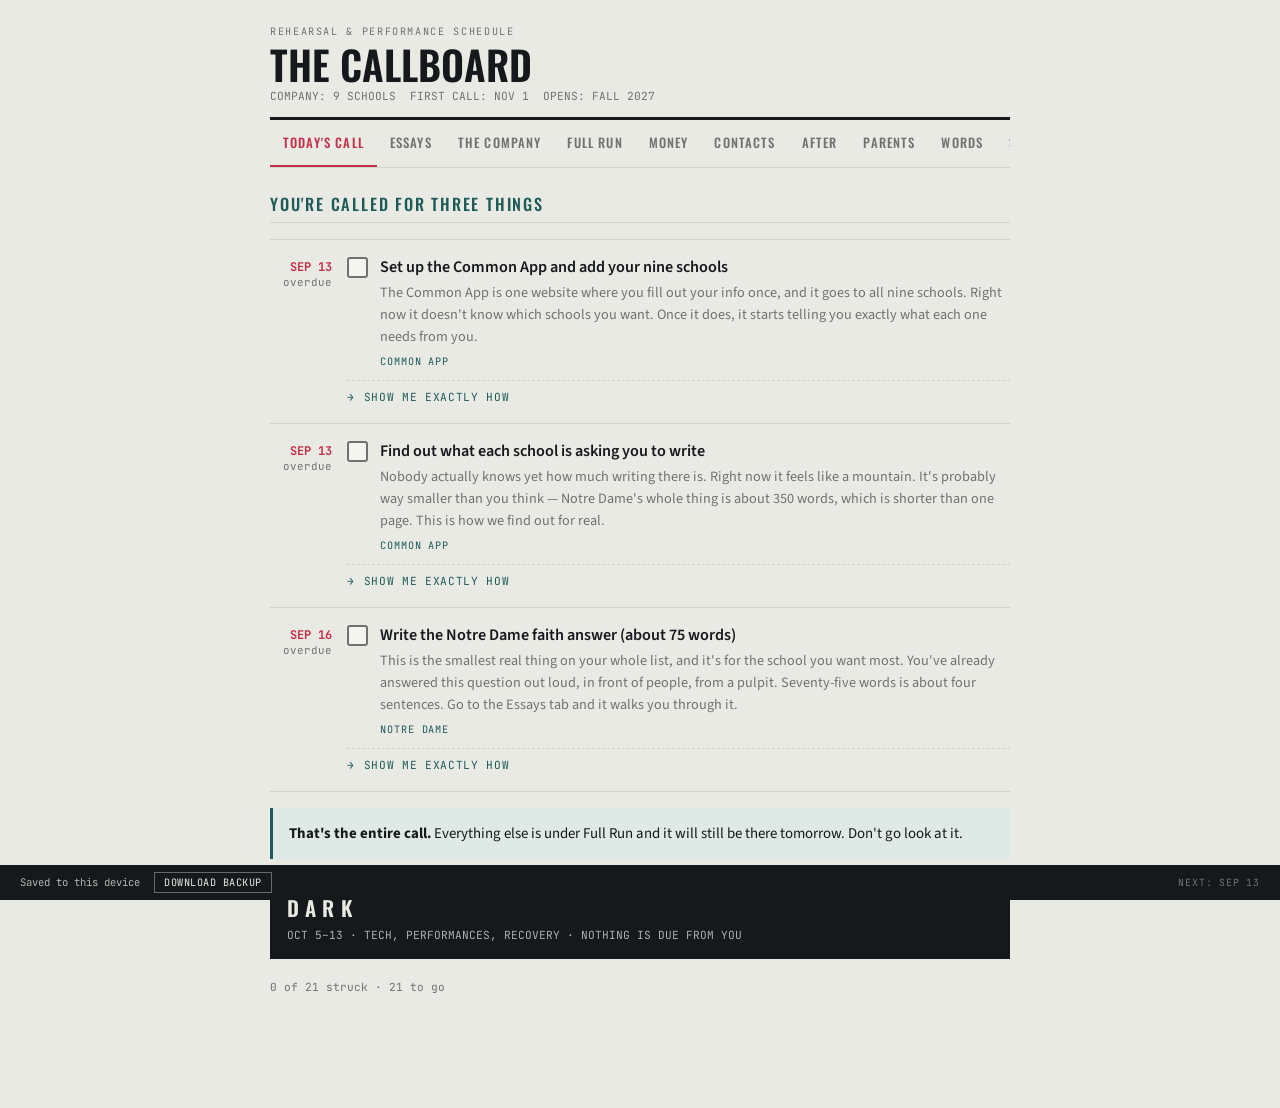
==== index.html @ 67dc8434 "Rewrite for someone who has never applied to college The tasks were written in admissions jargon - p" ====
<!doctype html>
<html lang="en">
<head>
<meta charset="utf-8">
<meta name="viewport" content="width=device-width,initial-scale=1">
<title>The Callboard — College Applications</title>
<meta name="description" content="A guided workbench for nine college applications: today's three tasks, coached essay work, real costs, and everything exportable.">
<link rel="icon" href="data:image/svg+xml,<svg xmlns='http://www.w3.org/2000/svg' viewBox='0 0 100 100'><text y='.9em' font-size='90'>🎭</text></svg>">
<link rel="preconnect" href="https://fonts.gstatic.com" crossorigin>
<link rel="stylesheet" href="https://fonts.googleapis.com/css2?family=Oswald:wght@400;500;600&family=Source+Sans+3:ital,wght@0,400;0,600;1,400&family=JetBrains+Mono:wght@400;700&display=swap">
<style>
:root{
  --paper:#eaeae4; --sheet:#f5f5f0; --ink:#16191c; --dim:#6e7370; --rule:#d2d3cb;
  --rose:#c4304a; --rose-wash:#f3e2e4; --teal:#1e5a57; --teal-wash:#dfe9e6;
  --done:#2d6b4e; --soon:#a8631a;
  --disp:Oswald,"Arial Narrow",sans-serif;
  --body:"Source Sans 3",system-ui,-apple-system,sans-serif;
  --mono:"JetBrains Mono",ui-monospace,Menlo,monospace;
}
@media (prefers-color-scheme:dark){:root:not([data-theme="light"]){
  --paper:#15181a;--sheet:#1e2225;--ink:#eceee8;--dim:#8f948f;--rule:#32383a;
  --rose:#e8788b;--rose-wash:#332226;--teal:#6fb3ab;--teal-wash:#1b2a29;
  --done:#6fb894;--soon:#d69a4e;}}
:root[data-theme="dark"]{
  --paper:#15181a;--sheet:#1e2225;--ink:#eceee8;--dim:#8f948f;--rule:#32383a;
  --rose:#e8788b;--rose-wash:#332226;--teal:#6fb3ab;--teal-wash:#1b2a29;
  --done:#6fb894;--soon:#d69a4e;}
*{box-sizing:border-box}
body{margin:0;background:var(--paper);color:var(--ink);font-family:var(--body);
  font-size:17px;line-height:1.55;-webkit-text-size-adjust:100%}
.sheet{max-width:780px;margin:0 auto;padding-inline:20px;padding-block:0 80px}
.masthead{padding-block:24px 12px;border-bottom:3px solid var(--ink)}
.eyebrow{font-family:var(--mono);font-size:.64rem;letter-spacing:.16em;text-transform:uppercase;color:var(--dim)}
h1{font-family:var(--disp);font-weight:600;font-size:clamp(1.8rem,7vw,2.5rem);margin:.1em 0 .1em;
  line-height:1;text-transform:uppercase;text-wrap:balance}
.run{font-family:var(--mono);font-size:.7rem;color:var(--dim);display:flex;flex-wrap:wrap;gap:3px 14px}
nav{display:flex;overflow-x:auto;border-bottom:1px solid var(--rule);position:sticky;top:0;
  background:var(--paper);z-index:9;scrollbar-width:none}
nav::-webkit-scrollbar{display:none}
nav button{flex:0 0 auto;background:none;border:0;border-bottom:3px solid transparent;
  font-family:var(--disp);font-size:.8rem;font-weight:500;letter-spacing:.09em;text-transform:uppercase;
  color:var(--dim);padding:13px 13px;cursor:pointer;margin-bottom:-1px}
nav button:hover{color:var(--ink)}
nav button[aria-selected="true"]{color:var(--rose);border-bottom-color:var(--rose)}
:focus-visible{outline:2px solid var(--teal);outline-offset:2px}
section{padding-block:24px}
h2{font-family:var(--disp);font-weight:500;font-size:1.02rem;letter-spacing:.11em;text-transform:uppercase;
  margin:32px 0 4px;color:var(--teal)}
h2:first-child{margin-top:0}
.rule{height:1px;background:var(--rule);margin-bottom:16px}
h3{font-family:var(--body);font-weight:600;font-size:1.01rem;margin:0;line-height:1.34}
p{margin:.65em 0}
/* call strips */
.call{display:grid;grid-template-columns:62px 1fr;gap:0 15px;padding:16px 0;
  border-bottom:1px solid var(--rule);align-items:start}
.call:first-of-type{border-top:1px solid var(--rule)}
.slot{font-family:var(--mono);font-size:.68rem;line-height:1.35;text-align:right;padding-top:3px;
  color:var(--dim);font-variant-numeric:tabular-nums}
.slot b{display:block;font-weight:700;font-size:.75rem;color:var(--ink)}
.call.hot .slot b{color:var(--rose)} .call.soon .slot b{color:var(--soon)}
.tick{display:flex;gap:12px;align-items:flex-start;cursor:pointer}
.tick input{appearance:none;width:21px;height:21px;flex:0 0 auto;margin:1px 0 0;border:2px solid var(--dim);
  border-radius:3px;background:var(--sheet);cursor:pointer;position:relative}
.tick input:checked{background:var(--done);border-color:var(--done)}
.tick input:checked::after{content:"";position:absolute;left:6px;top:2px;width:5px;height:10px;
  border:solid #fff;border-width:0 2.5px 2.5px 0;transform:rotate(42deg)}
.call.off h3{text-decoration:line-through;opacity:.42} .call.off .why{display:none}
.why{font-size:.89rem;color:var(--dim);margin-top:5px}
.who{font-family:var(--mono);font-size:.64rem;letter-spacing:.09em;text-transform:uppercase;
  color:var(--teal);margin-top:6px}
.dark-strip{margin:18px 0;padding:15px 17px;background:var(--ink);color:var(--paper)}
.dark-strip .lbl{font-family:var(--disp);font-size:1.3rem;letter-spacing:.3em;text-transform:uppercase;font-weight:600}
.dark-strip .sub{font-family:var(--mono);font-size:.7rem;opacity:.72;margin-top:3px}
.note{background:var(--teal-wash);border-left:3px solid var(--teal);padding:14px 16px;margin:16px 0;font-size:.93rem}
.flag{background:var(--rose-wash);border-left:3px solid var(--rose);padding:14px 16px;margin:16px 0;font-size:.93rem}
.tally{font-family:var(--mono);font-size:.7rem;color:var(--dim);margin-top:20px;font-variant-numeric:tabular-nums}
/* essay picker */
.pick{display:block;width:100%;text-align:left;background:var(--sheet);border:1px solid var(--rule);
  border-left:3px solid var(--rose);padding:15px 17px;margin-bottom:10px;cursor:pointer;font-family:inherit;
  color:var(--ink)}
.pick:hover{border-color:var(--teal);border-left-color:var(--rose)}
.pick .t{font-family:var(--disp);font-size:1.08rem;font-weight:500;letter-spacing:.03em;text-transform:uppercase}
.pick .s{font-family:var(--mono);font-size:.64rem;letter-spacing:.07em;text-transform:uppercase;color:var(--dim);margin-top:3px}
.pick .bar{height:4px;background:var(--rule);margin-top:10px}
.pick .bar i{display:block;height:100%;background:var(--done)}
.pick .pct{font-family:var(--mono);font-size:.64rem;color:var(--dim);margin-top:5px}
/* guided walk */
.steps{display:flex;gap:0;border-bottom:1px solid var(--rule);margin:18px 0 20px}
.steps button{flex:1;background:none;border:0;border-bottom:3px solid transparent;font-family:var(--disp);
  font-size:.72rem;letter-spacing:.08em;text-transform:uppercase;color:var(--dim);padding:10px 4px;
  cursor:pointer;margin-bottom:-1px}
.steps button[aria-selected="true"]{color:var(--rose);border-bottom-color:var(--rose)}
.steps button .n{display:block;font-family:var(--mono);font-size:.6rem;opacity:.7}
.qcard{background:var(--sheet);border:1px solid var(--rule);padding:20px}
.qnum{font-family:var(--mono);font-size:.64rem;letter-spacing:.1em;text-transform:uppercase;color:var(--rose);
  font-weight:700;margin-bottom:8px}
.qtext{font-family:var(--body);font-size:1.14rem;font-weight:600;line-height:1.4;margin:0 0 6px}
.qhint{font-size:.89rem;color:var(--dim);margin:0 0 4px}
.qnav{display:flex;gap:8px;align-items:center;margin-top:14px;flex-wrap:wrap}
.dots{display:flex;gap:5px;margin-left:auto}
.dots i{width:8px;height:8px;border-radius:50%;background:var(--rule);display:block}
.dots i.on{background:var(--rose)} .dots i.filled{background:var(--done)}
textarea{width:100%;font-family:var(--body);font-size:.98rem;padding:12px;border:1px solid var(--rule);
  background:var(--paper);color:var(--ink);resize:vertical;line-height:1.55;min-height:96px}
textarea.draft{min-height:300px}
.count{font-family:var(--mono);font-size:.66rem;color:var(--dim);text-align:right;margin-top:4px;
  font-variant-numeric:tabular-nums}
.count.over{color:var(--rose);font-weight:700}
.material{background:var(--teal-wash);border-left:3px solid var(--teal);padding:14px 16px;margin:14px 0;font-size:.9rem}
.material h4{font-family:var(--mono);font-size:.64rem;letter-spacing:.1em;text-transform:uppercase;
  margin:0 0 8px;color:var(--teal)}
.material dt{font-weight:600;margin-top:9px;font-size:.86rem}
.material dd{margin:2px 0 0;color:var(--dim);white-space:pre-wrap}
.promptbox{background:var(--sheet);border:1px solid var(--rule);padding:15px 17px;margin:12px 0;font-size:.95rem}
.promptbox cite{font-style:normal;display:block;font-family:var(--mono);font-size:.64rem;letter-spacing:.08em;
  text-transform:uppercase;color:var(--dim);margin-top:9px}
ol.shape{padding-left:20px;font-size:.94rem} ol.shape li{margin:.5em 0}
details{border-bottom:1px solid var(--rule);padding:13px 0}
summary{cursor:pointer;font-weight:600;font-size:.97rem;list-style:none;display:flex;gap:9px;align-items:baseline}
summary::-webkit-details-marker{display:none}
summary::before{content:"+";font-family:var(--mono);color:var(--rose);font-weight:700}
details[open] summary::before{content:"\2212"}
.inner{padding:11px 0 4px 20px;font-size:.93rem}
.inner ul{padding-left:19px;margin:.5em 0} .inner li{margin:.32em 0}
.btn{font-family:var(--disp);font-size:.76rem;letter-spacing:.09em;text-transform:uppercase;padding:9px 15px;
  border:1px solid var(--ink);background:transparent;color:var(--ink);cursor:pointer;margin:4px 6px 4px 0;
  display:inline-block;text-decoration:none}
.btn:hover{background:var(--ink);color:var(--paper)}
.btn.go{background:var(--rose);border-color:var(--rose);color:#fff}
.btn.go:hover{background:var(--ink);border-color:var(--ink)}
.btn[disabled]{opacity:.35;cursor:not-allowed}
.tag{font-family:var(--mono);font-size:.62rem;letter-spacing:.08em;text-transform:uppercase;color:var(--dim)}
.unv{color:var(--soon);font-family:var(--mono);font-size:.62rem;letter-spacing:.07em;text-transform:uppercase;font-weight:700}
.chips{display:flex;flex-wrap:wrap;gap:6px;margin-bottom:16px}
.chips button{font-family:var(--mono);font-size:.67rem;padding:5px 11px;border:1px solid var(--rule);
  background:var(--sheet);color:var(--dim);cursor:pointer}
.chips button[aria-pressed="true"]{background:var(--teal);color:var(--paper);border-color:var(--teal)}
.day{font-family:var(--mono);font-size:.67rem;letter-spacing:.11em;text-transform:uppercase;color:var(--rose);
  font-weight:700;margin:24px 0 2px}
.scroll{overflow-x:auto}
table{width:100%;border-collapse:collapse;font-size:.85rem;margin:12px 0;min-width:430px}
th{font-family:var(--mono);font-size:.62rem;letter-spacing:.09em;text-transform:uppercase;color:var(--dim);
  font-weight:400;text-align:left;padding:8px 10px 8px 0;border-bottom:2px solid var(--ink)}
td{padding:9px 10px 9px 0;border-bottom:1px solid var(--rule);vertical-align:top;font-variant-numeric:tabular-nums}
td:first-child{font-weight:600}
.saved{position:fixed;bottom:0;left:0;right:0;background:var(--ink);color:var(--paper);
  font-family:var(--mono);font-size:.66rem;padding:7px 20px;display:flex;gap:14px;flex-wrap:wrap;
  align-items:center;z-index:20}
.saved b{color:var(--paper);font-weight:400;opacity:.75}
.saved .ok{color:#8fd6b0}
.saved button{font-family:var(--mono);font-size:.64rem;letter-spacing:.05em;text-transform:uppercase;
  background:none;border:1px solid rgba(255,255,255,.35);color:var(--paper);padding:3px 9px;cursor:pointer}
.saved button:hover{background:var(--paper);color:var(--ink)}
.printed{display:none;white-space:pre-wrap}
@media (max-width:430px){.call{grid-template-columns:52px 1fr;gap:0 11px}body{font-size:16px}
  .steps button{font-size:.64rem;padding:9px 2px}}
@media (prefers-reduced-motion:reduce){*{transition:none!important;animation:none!important}}
@media print{
  nav,.steps,.saved,.btn,.chips,.qnav,.dots{display:none!important}
  body{background:#fff;color:#000;font-size:10.5pt}
  .sheet{max-width:100%;padding:0}
  section[hidden]{display:block!important}
  section{page-break-before:always;padding-block:12pt}
  section:first-of-type{page-break-before:avoid}
  textarea{display:none} .printed{display:block;border:1px solid #bbb;padding:8pt;font-size:10pt}
  details{border-bottom:1px solid #ccc} details .inner{display:block!important}
  .note,.flag,.material,.promptbox{border:1px solid #bbb;background:#fff}
  .dark-strip{background:#fff;color:#000;border:2px solid #000}
  h2{color:#000} .call{page-break-inside:avoid}
  a[href^="http"]::after{content:" (" attr(href) ")";font-size:8pt;color:#555}
}
/* step-by-step instructions inside a task */
details.how{border:0;border-top:1px dashed var(--rule);margin-top:10px;padding:8px 0 0}
details.how summary{font-family:var(--mono);font-size:.7rem;letter-spacing:.06em;
  text-transform:uppercase;color:var(--teal);font-weight:400}
details.how summary::before{content:"\2192";color:var(--teal)}
details.how[open] summary::before{content:"\2193"}
details.how ol{margin:10px 0 4px;padding-left:22px;font-size:.92rem}
details.how li{margin:.55em 0;line-height:1.5}
/* glossary */
#glossary{margin:0}
.term{padding:13px 0;border-bottom:1px solid var(--rule)}
.term dt{font-family:var(--disp);font-size:.95rem;font-weight:500;letter-spacing:.04em;
  text-transform:uppercase;color:var(--teal)}
.term dd{margin:5px 0 0;font-size:.94rem}

</style>
</head>
<body>
<div class="sheet">

<header class="masthead">
  <div class="eyebrow">Rehearsal &amp; Performance Schedule</div>
  <h1>The Callboard</h1>
  <div class="run"><span>COMPANY: 9 SCHOOLS</span><span>FIRST CALL: NOV 1</span><span>OPENS: FALL 2027</span></div>
</header>

<nav role="tablist" aria-label="Sections">
  <button role="tab" aria-selected="true" data-t="today">Today's Call</button>
  <button role="tab" aria-selected="false" data-t="essays">Essays</button>
  <button role="tab" aria-selected="false" data-t="company">The Company</button>
  <button role="tab" aria-selected="false" data-t="run">Full Run</button>
  <button role="tab" aria-selected="false" data-t="money">Money</button>
  <button role="tab" aria-selected="false" data-t="calls">Contacts</button>
  <button role="tab" aria-selected="false" data-t="after">After</button>
  <button role="tab" aria-selected="false" data-t="parents">Parents</button>
  <button role="tab" aria-selected="false" data-t="words">Words</button>
  <button role="tab" aria-selected="false" data-t="save">Save &amp; Print</button>
</nav>

<main>

<section id="today">
  <h2 id="hdrToday">You're called for three things</h2><div class="rule"></div>
  <div id="board">
    <div class="call hot"><div class="slot"><b>SEP 13</b>30 min</div>
      <label class="tick"><input type="checkbox" data-id="ca1">
      <span><h3>Open the Common App. Check it says Fall 2027. Add all nine schools.</h3>
      <div class="why">Once the schools are in, the app shows you every real deadline and requirement.</div>
      <div class="who">Common App</div></span></label></div>
  </div>
  <div class="note"><strong>That's the entire call.</strong> Everything else is under Full Run and
    it will still be there tomorrow. Don't go look at it.</div>
  <div class="dark-strip"><div class="lbl">Dark</div>
    <div class="sub">OCT 5–13 · TECH, PERFORMANCES, RECOVERY · NOTHING IS DUE FROM YOU</div></div>
  <p class="tally" id="tally">Loading…</p>
</section>

<section id="essays" hidden>
  <div id="essayHome">
    <h2>Essay work</h2><div class="rule"></div>
    <div class="flag"><strong>Here's how this works.</strong> You don't start with a blank page.
      I ask you questions, you answer them badly and quickly, and then I show you that your
      answers already contain the essay. Four steps each: gather, choose, draft, sharpen.<br><br>
      <strong>I don't write any of it.</strong> Several of these schools make you sign that the
      writing is yours — and ghostwritten essays read like everyone else's anyway. Yours won't.</div>
    <div id="essayList"></div>
    <h2>The reuse map</h2><div class="rule"></div>
    <div class="note"><strong>Four of your nine are Catholic and read for the same thing</strong> —
      Notre Dame, Holy Cross, Fordham, DePaul. One core idea, retold four times. Never pasted.<br><br>
      <strong>Separate core:</strong> music identity — Madison, Minnesota, Eau Claire, NYU.<br><br>
      <strong>Never shared:</strong> anything with a school's name in it.</div>
  </div>
  <div id="essayWalk" hidden></div>
</section>

<section id="company" hidden><h2>The company</h2><div class="rule"></div>
  <p class="tag" style="margin-bottom:14px">Confirm anything marked unverified before you rely on it.</p>
  <div id="schoolList"></div></section>

<section id="run" hidden><h2>Full run</h2><div class="rule"></div>
  <div class="chips" id="chips"></div><div id="runList"></div></section>

<section id="money" hidden>
  <h2>What things actually cost</h2><div class="rule"></div>
  <div class="note"><strong>Sticker price is fiction.</strong> The expensive schools can end up
    cheapest — the ones that cost $90K meet 100% of need and the ones that cost $30K don't.
    Don't cross anything off because the top number scared you.</div>
  <div class="scroll"><table id="moneyTable"></table></div>
  <h2>The question that decides everything</h2><div class="rule"></div>
  <div class="flag"><strong>Does Notre Dame's free tuition actually apply?</strong><br><br>
    They cover full tuition under $150,000 — but they require the Noncustodial Parent CSS Profile,
    so <strong>both parents' incomes count together</strong>, not just the one you live with.<br><br>
    Nobody can answer this until both profiles are filed. It's the difference between Notre Dame
    being the cheapest school here and one of the most expensive.
    <strong>Parents' job, not yours.</strong></div>
  <h2>Money deadlines</h2><div class="rule"></div>
  <div class="scroll"><table id="moneyDates"></table></div>
  <p class="tag">FAFSA Notre Dame 001840 · CSS Notre Dame 1841 · CSS Holy Cross 3282</p>
  <h2>Music money — read once</h2><div class="rule"></div>
  <div class="flag"><strong>Nearly every music scholarship requires declaring the music major.</strong>
    Holy Cross Brooks is full tuition, majors only. Madison's waiver, majors only. NYU Steinhardt,
    majors only.<br><br><strong>Still open without majoring:</strong> singing in the ensembles —
    almost everywhere, including Madison's jazz groups and the Holy Cross jazz combo. And
    <strong>Eau Claire</strong>, where jazz is open to every student.<br><br>
    <strong>What that means:</strong> you don't need to chase auditions at eight schools this fall.
    That whole workstream is off your plate.</div>
</section>

<section id="calls" hidden><h2>Who to call</h2><div class="rule"></div>
  <div class="scroll"><table id="contactTable"></table></div>
  <h2>Emails you can steal</h2><div class="rule"></div>
  <details><summary>Asking a music department a question</summary><div class="inner">
    <p><em>Subject: Prescreen timing — prospective first-year, jazz voice</em></p>
    <p>Hi — I'm a senior applying for fall 2027 and I'm interested in jazz voice. Two questions:
      when is the prescreen deadline for next fall's auditions, and are students who aren't music
      majors eligible to audition for scholarships or ensembles? Thank you — [name], [school], [city]</p>
    <p class="tag">Short. Two specific questions. They answer short emails.</p></div></details>
  <details><summary>Requesting an interview</summary><div class="inner">
    <p><em>Subject: Interview request — first-year applicant</em></p>
    <p>Hi — I'm applying as a first-year student for fall 2027 and I'd like to request an interview.
      I'm available [two or three real windows]. Thank you — [name], [school], [city]</p>
    <p class="tag">Send in October. Slots fill.</p></div></details>
  <details><summary>What not to send</summary><div class="inner">
    <p>Don't email to say you submitted. Don't email to say you're still interested with nothing
      else in the message. Don't email weekly. Contact them when you have a real question or real
      news. Anything else reads as anxious, and admissions offices notice.</p></div></details>
</section>

<section id="after" hidden><h2>After Nov 1</h2><div class="rule"></div>
  <div class="note">Submitting is halfway. Most of the money happens after this.
    <strong>Don't read this now.</strong> It's here so it exists in November.</div>
  <details><summary>November</summary><div class="inner"><ul>
    <li>DePaul Early Action — Nov 15</li>
    <li><strong>Notre Dame aid priority — Nov 15.</strong> FAFSA + CSS + IDOC</li>
    <li>Notre Dame arts supplement via SlideRoom — Nov 15</li>
    <li>Alumni interviews open at several schools</li></ul></div></details>
  <details><summary>December — the big month</summary><div class="inner"><ul>
    <li><strong>DePaul School of Music — Dec 1.</strong> Separate application, no early action</li>
    <li>Holy Cross interview — by Dec 5</li>
    <li><strong>Holy Cross net cost known — by Dec 20</strong>, before any binding decision</li>
    <li>Write the Holy Cross supplements</li>
    <li><strong>Notre Dame answers — mid-December</strong></li></ul></div></details>
  <details><summary>The December decision</summary><div class="inner">
    <p><strong>Notre Dame says yes</strong> → Holy Cross ED II is off. Apply Regular there if you
      want two aid offers to compare.</p>
    <p><strong>Notre Dame says no</strong> → Holy Cross ED II is your strongest move, if the cost works.</p>
    <p><strong>Deferred</strong> → the hard one. You're still alive at Notre Dame, but ED II is
      binding: get into Holy Cross and you withdraw from Notre Dame before they ever give you a
      real answer. That's a values question, not a strategy question, and it's yours.</p>
    <p><strong>The one rule:</strong> don't commit to anything binding until you know what it costs.</p></div></details>
  <details><summary>January</summary><div class="inner"><ul>
    <li>Minnesota Regular — Jan 1</li><li>Fordham Regular — Jan 3 <span class="unv">verify</span></li>
    <li>Notre Dame Regular — Jan 4</li><li>NYU Regular — Jan 5</li>
    <li><strong>Holy Cross ED II and Regular — Jan 15</strong></li>
    <li>Mid-year report goes from your school</li></ul></div></details>
  <details><summary>February – May</summary><div class="inner"><ul>
    <li>~Feb — MN–WI reciprocity application opens. Separate. Don't miss it.</li>
    <li>Feb 15 — Holy Cross ED II decision</li><li>Mar–Apr — DePaul music decisions</li>
    <li>March — Notre Dame Regular Decision</li>
    <li>Mar–Apr — admitted student days. Much better than a fall tour.</li>
    <li>April — compare aid offers side by side. Appeal anything out of line.</li>
    <li><strong>May 1 — deposit. Not before.</strong></li></ul></div></details>
</section>

<section id="parents" hidden>
  <h2>For your parents</h2><div class="rule"></div>
  <div class="note"><strong>This page is not for her.</strong> It's the money forms, the
    deadlines that cost real dollars, and the things nobody has confirmed yet. None of it
    belongs on a 17-year-old's to-do list.</div>
  <div id="parentList"></div>

  <h2>Confirm before anyone acts on it</h2><div class="rule"></div>
  <div class="flag">Everything below came from research that could <strong>not</strong> be
    confirmed against the school's own page. Dates and dollar figures in this app are only as
    good as these calls. Tap one to see why it matters and who to ask.</div>
  <div id="verifyList"></div>
</section>

<section id="words" hidden>
  <h2>What these words mean</h2><div class="rule"></div>
  <div class="note">Nobody is born knowing this vocabulary, and everyone in admissions talks
    like you already do. If a word anywhere in here made no sense, it's probably below.</div>
  <dl id="glossary"></dl>
</section>

<section id="save" hidden>
  <h2>Your work is saved automatically</h2><div class="rule"></div>
  <p>Everything you type saves to this browser the moment you type it. Bookmark this page and
    come back any time — it'll all be here.</p>
  <div class="note"><strong>One catch worth knowing.</strong> It saves to <em>this</em> browser on
    <em>this</em> device. It won't follow you to your phone, and clearing your history erases it.
    So once a week, hit <strong>Download backup</strong> and keep the file. Then you can restore it
    anywhere, including a new computer.</div>
  <p><button class="btn go" id="dlBackup">Download backup</button>
     <button class="btn" id="upBackup">Restore from backup</button>
     <input type="file" id="fileIn" accept=".json" hidden></p>

  <h2>Print or export</h2><div class="rule"></div>
  <p><strong>Excel spreadsheet</strong> — every checklist item, school, cost, contact, and all your
    essay writing, on separate tabs. Good for your parents, and good as a second backup.</p>
  <p><button class="btn" id="xlsx">Download Excel file</button></p>
  <p><strong>PDF</strong> — opens your browser's print window. Choose <em>Save as PDF</em> as the
    destination. Your essay drafts print with it.</p>
  <p><button class="btn" id="printAll">Print everything as PDF</button>
     <button class="btn" id="printWeek">Print this week only</button></p>

  <h2>Start over</h2><div class="rule"></div>
  <p class="tag">This erases every answer and draft on this device. Download a backup first.</p>
  <p><button class="btn" id="wipe">Erase everything</button></p>
</section>

</main>
</div>

<div class="saved"><b id="saveState">Saved to this device</b>
  <button id="quickSave">Download backup</button>
  <span class="tag" style="margin-left:auto" id="nextUp"></span></div>

<script>
/* Single source of truth. The screen, the Excel export and the PDF all read from here. */

const TASKS = [
  {id:'ca1', s:'Common App', t:"Set up the Common App and add your nine schools", d:'2026-09-13', p:1, m:'30 min',
   w:"The Common App is one website where you fill out your info once, and it goes to all nine schools. Right now it doesn't know which schools you want. Once it does, it starts telling you exactly what each one needs from you.",
   how:["Go to commonapp.org and sign in. (If you've never made an account, click Create Account — you're a First Year Student.)",
        "Look at the top of the screen. Check that it says <b>2026–2027</b> or <b>Fall 2027</b> somewhere. If it says 2025 or 2026, you're in the wrong year — that matters, tell your dad.",
        "Click the tab called <b>College Search</b>.",
        "Type a school name in the search box. Click the <b>+</b> or <b>Add</b> button next to it.",
        "Do that nine times, once per school: Notre Dame, UW–Madison, Fordham, University of Minnesota Twin Cities, DePaul, College of the Holy Cross, NYU, UW–Eau Claire, Winona State.",
        "Click <b>My Colleges</b> at the top. All nine should be listed down the left side. That's it, you're done."]},

  {id:'ca2', s:'Common App', t:"Find out what each school is asking you to write", d:'2026-09-13', p:1, m:'20 min',
   w:"Nobody actually knows yet how much writing there is. Right now it feels like a mountain. It's probably way smaller than you think — Notre Dame's whole thing is about 350 words, which is shorter than one page. This is how we find out for real.",
   how:["First, finish the task above. This won't work until the nine schools are added.",
        "In the Common App, click <b>My Colleges</b> at the top.",
        "Click the first school's name in the left-hand list.",
        "Underneath that school you'll see some links: Questions, Recommenders, <b>Writing</b>. Click <b>Writing</b>.",
        "This page shows the questions that school wants you to answer, and how many words you're allowed. Some schools have none. Some have three. Both are normal.",
        "Open a note on your phone or a Google Doc. For each question, copy the question word-for-word, and write down the word number next to it. Like: <i>“How does faith influence the decisions you make?” — 100 words</i>",
        "Go back to My Colleges and do the same for the next school. It gets fast after the first two.",
        "Send the note to your dad when you're done. Then this app can show you what to actually do with each one."]},

  {id:'nd1', s:'Notre Dame', t:'Write the Notre Dame faith answer (about 75 words)', d:'2026-09-16', p:1, m:'75 words',
   w:"This is the smallest real thing on your whole list, and it's for the school you want most. You've already answered this question out loud, in front of people, from a pulpit. Seventy-five words is about four sentences. Go to the Essays tab and it walks you through it.",
   how:["Click the <b>Essays</b> tab at the top of this page.",
        "Click the first one, <b>The faith answer</b>.",
        "It asks you six small questions. Answer them fast and badly — they're just notes, nobody reads them.",
        "Then it shows you your own answers and tells you which one is the essay.",
        "Then you write about four sentences. That's the whole thing."]},

  {id:'rec1', s:'Common App', t:'Ask your counselor and two teachers to write you a recommendation letter', d:'2026-09-18', p:1, m:'15 min',
   w:"A recommendation letter is a note a teacher writes about you that goes to the colleges. You don't see it and you don't write it — they do. But they need weeks, and they're writing them for a lot of seniors right now. Asking late is the single most common way an application misses its deadline.",
   how:["Ask them in person first. Just: <i>“Would you be willing to write me a college recommendation letter?”</i> Two teachers who actually know you beat two teachers with impressive titles.",
        "Then in the Common App, click <b>My Colleges</b>, pick any school, and click <b>Recommenders and FERPA</b>.",
        "There's a FERPA question first. It asks if you waive your right to read the letters. <b>Say yes, you waive it.</b> Colleges trust letters more when the student can't read them. This is normal and everyone does it.",
        "Add your school counselor's email, then each teacher's email. The Common App emails them a link.",
        "Check back in a week. If someone hasn't started, remind them nicely."]},

  {id:'mus1', s:'UW–Madison', t:'Send one short email to the UW–Madison music school', d:'2026-09-18', p:1, m:'10 min',
   w:"Last year, singers who wanted to audition there had to send a recording by October 31 — which is BEFORE the application is even due. If that's true again this year, it changes your whole October. Nobody knows yet. One email finds out.",
   how:["Email <b>admissions@music.wisc.edu</b>",
        "Subject line: <i>Prescreen timing — prospective first-year, jazz voice</i>",
        "Body: <i>Hi — I'm a senior applying for fall 2027 and I'm interested in jazz voice. Two questions: when is the recording deadline for next fall's auditions, and can students who aren't music majors audition for scholarships or ensembles? Thank you — [your name], [your school], [your city]</i>",
        "That's it. Short emails get answered. Long ones don't.",
        "“Prescreen” just means a recording you send in first, so they can decide whether to invite you to a real audition."]},

  {id:'act1', s:'Common App', t:'Fill in the Activities list (10 boxes, short)', d:'2026-09-20', p:2, m:'90 min',
   w:"This is where you list what you actually do — NHS, softball, musicals, preaching team. Most people rush it. It's one of the few places colleges see who you are outside of grades, and each box only fits about one sentence, so every word counts.",
   how:["In the Common App, click the <b>Common App</b> tab, then <b>Activities</b>.",
        "You get 10 slots. You do NOT have to fill all 10. Real ones beat filler.",
        "Each description box is 150 characters — that's about one sentence. Brutally short on purpose.",
        "Put the most important thing first. NHS president, the musicals, preaching team, softball, the Madison summer program.",
        "Say what you DID, with a number if you can. “Led 40-member chapter” beats “was involved in leadership.”",
        "Get your dad for this one. Squeezing real things into one sentence is genuinely hard and goes faster with someone else in the room."]},

  {id:'hon1', s:'Common App', t:'Fill in the Honors list (awards you won)', d:'2026-09-20', p:2, m:'30 min',
   w:"You have two that most applicants don't have anywhere: your Jerry Award nomination, and placing third in the world at the Great Shake. Those are outside people saying you're good — which counts for more than anything you say about yourself.",
   how:["In the Common App: <b>Common App</b> tab → <b>Education</b> → scroll to <b>Honors</b>.",
        "Answer yes when it asks if you have any honors to report.",
        "Add the <b>Jerry Award nomination</b> — Outstanding Supporting Performer. Say what year and that it's a regional award.",
        "Add <b>third place, The Great Shake</b> — and say it's international, because that's the part that's rare.",
        "Add National Honor Society if it isn't already in Activities."]},

  {id:'tri1', s:'Essays', t:'Go through your four old essay drafts and sort them', d:'2026-09-20', p:2, m:'60 min',
   w:"You already wrote four things. One of them might be most of an essay already. Finding that out saves you about two weeks — and if they're all dead, it's better to know now than in October.",
   how:["Open all four. Read each one once, fast.",
        "Write one word at the top of each: <b>ALIVE</b>, <b>DEAD</b>, or <b>WRONG SHAPE</b>.",
        "<b>ALIVE</b> = there's something real in here, even if the writing is bad. Bad writing is fixable.",
        "<b>DEAD</b> = the topic itself isn't going anywhere. Let it go.",
        "<b>WRONG SHAPE</b> = good material, but you told the wrong story around it. Worth rescuing.",
        "Be honest, not loyal. You're allowed to kill something you spent hours on."]},

  {id:'ps1', s:'Essays', t:'Personal statement — get it good enough to build on', d:'2026-09-30', p:1, m:'650 words',
   w:"This is the one essay that goes to all nine schools, so it's the most valuable thing you'll write. It does NOT have to be finished by this date. It has to be good enough that you can start the smaller ones. Everything else on this calendar waits on it.",
   how:["Click the <b>Essays</b> tab, then <b>The Common App personal statement</b>.",
        "It asks you eight questions. Answer them badly and fast.",
        "Then it shows you which of your answers is actually the essay.",
        "Don't start here if you haven't done the Notre Dame faith answer. Do the small one first so you're moving."]},

  {id:'nd2', s:'Notre Dame', t:'Write the Notre Dame “non-negotiables” essay (150 words)', d:'2026-10-02', p:2, m:'150 words',
   w:"They're asking what a college absolutely must have for you. 150 words is about one short paragraph. The Essays tab walks you through it.", how:[]},

  {id:'nd3', s:'Notre Dame', t:'Write your second Notre Dame short answer (about 80 words)', d:'2026-10-02', p:2, m:'100 words',
   w:"Notre Dame gives you four questions and you pick two. The faith one is your first. This is picking your second. One option is just “What would you fight for?” — almost nobody answers that one well, which is exactly why it's a good one for you.", how:[]},

  {id:'hc1', s:'Holy Cross', t:'Email Holy Cross and ask for an interview', d:'2026-10-02', p:2, m:'10 min',
   w:"An interview is a 30-minute conversation with someone from the college, usually on video. It's not a test. Holy Cross actually uses them when deciding, and the slots fill up. Asking takes ten minutes now; the interview itself isn't until December.",
   how:["Email <b>admissions@holycross.edu</b>",
        "Subject: <i>Interview request — first-year applicant</i>",
        "Body: <i>Hi — I'm applying as a first-year student for fall 2027 and I'd like to request an interview. I'm available [name two or three real times you're free]. Thank you — [your name], [your school], [your city]</i>",
        "That's the whole task. You're just getting on the list."]},

  {id:'fa1', s:'Money', t:'PARENTS: file the FAFSA and CSS Profile', d:'2026-10-05', p:1, m:'parents',
   w:"This is not your job. It's two financial forms your parents fill out that decide how much each college charges you. Notre Dame needs BOTH parents to file — that's the thing that decides whether their free-tuition program applies. Leave this one to them.",
   how:["Nothing for you to do here. It's on the list so you can see it's handled.",
        "If you're curious: FAFSA is the government form, CSS Profile is a separate one that private colleges use. Both open October 1."]},

  {id:'ck1', s:'Notre Dame', t:'Check in: is the Notre Dame application actually good yet?', d:'2026-10-15', p:1, m:'decide',
   w:"Applying early to Notre Dame means they read your application in November instead of March. You only get read once. If your writing isn't strong yet on this date, it's smarter to slow down and apply in January instead. This is a real decision point, not a formality.",
   how:["Read everything you've written for Notre Dame out loud.",
        "Ask your dad to read it too.",
        "If it's good: keep going, submit October 27.",
        "If it's not: that's fine. You switch to the January deadline and get six more weeks. Nobody loses anything."]},

  {id:'wi1', s:'UW–Madison', t:'Write the “Why Madison” essay', d:'2026-10-16', p:2, m:'',
   w:"You spent a whole summer on that campus for singing. Almost nobody applying there can say that. Use the actual thing you remember — a room, a walk, a person — not stuff off their website.", how:[]},

  {id:'mn1', s:'Minnesota', t:'Write the Minnesota essays — if they even want any', d:'2026-10-16', p:2, m:'300 words',
   w:"Minnesota's own website says essays aren't required, but other places say there are two short ones. When you do the Common App task above, you'll find out which is true. Might be zero work.", how:[]},

  {id:'fd1', s:'Fordham', t:'Write the Fordham essay — it says optional, do it anyway', d:'2026-10-18', p:2, m:'300 words',
   w:"“Optional” means optional for THEM, not for you. When a college gives you an extra place to talk and you skip it, that's a choice they notice. It's 300 words — about a page and a half of texting.", how:[]},

  {id:'sub1', s:'Minnesota', t:'SUBMIT Minnesota', d:'2026-10-20', p:1, m:'send it',
   w:"First one out the door. Easiest one. Take the win — the rest get easier once one is actually gone.",
   how:["In the Common App, go to the school, click <b>Review and Submit</b>.",
        "Read it over once. Pay the fee (or use a fee waiver if your counselor gave you one).",
        "Hit submit. Then go do something else — you're done with that one forever."]},

  {id:'sub2', s:'UW–Madison', t:'SUBMIT UW–Madison', d:'2026-10-22', p:1, m:'send it', w:"Second one gone.", how:[]},
  {id:'sub3', s:'Fordham', t:'SUBMIT Fordham', d:'2026-10-27', p:1, m:'send it', w:"", how:[]},
  {id:'sub4', s:'Notre Dame', t:'SUBMIT Notre Dame', d:'2026-10-27', p:1, m:'send it',
   w:"Five days before the deadline, on purpose. Everybody submits on the last day, the website gets slow, and that's how the horror stories happen. Not you.", how:[]}
];

const SCHOOLS = [
  {n:'Notre Dame', plan:'Restrictive Early Action', due:'Nov 1', url:'https://admissions.nd.edu/apply/', b:[
    'Decision mid-December. Non-binding — you still have until May 1.',
    'REA carries priority for merit scholarships.',
    'Test-optional this cycle. With a 31, seriously consider not sending it — it sits below their range.',
    'Whole supplement is about 350 words. Smaller than it feels.',
    'Free tuition under $150K — both parents’ incomes combined.',
    'Arts supplement through SlideRoom, due Nov 15.']},
  {n:'UW–Madison', plan:'Early Action', due:'Nov 1', url:'https://admissions.wisc.edu/apply-as-a-freshman/', b:[
    'Supporting materials due Nov 10.',
    'Jazz ensembles open to any student, any major, by audition.',
    'Jazz Studies major exists if you want it.',
    'Demonstrated interest: not considered. A campus visit does not register.',
    'Bucky’s Tuition Promise caps at $65K AGI — does not apply.']},
  {n:'Fordham', plan:'Early Action', due:'Nov 1', url:'https://www.fordham.edu/undergraduate-admission/apply/dates-and-deadlines/', b:[
    '"Priority Performance" is theatre and dance only — not music.',
    'Fordham theatre is a separate track with its own prescreen. Decide now, not in November.',
    'Supplement optional, 300 words, 1 of 3.',
    'Expensive and not especially generous with aid.']},
  {n:'Minnesota', plan:'Early Action I', due:'Nov 1', url:'https://admissions.tc.umn.edu/', b:[
    'Nov 1 is also the scholarship priority deadline and gates competitive majors.',
    'Wisconsin reciprocity applies — about $38,226 total.',
    'Reciprocity needs its own separate application, opening around Feb 2027.',
    'Demonstrated interest: not considered.']},
  {n:'DePaul', plan:'Early Action', due:'Nov 15', url:'https://www.depaul.edu/admission/undergraduate-admission/deadlines', b:[
    'Decision by Dec 15.',
    'WARNING: the School of Music has its own Dec 1 deadline with no early action.',
    'Jazz Studies requires a prescreen from everyone, then a live audition — register by Jan 15.',
    'Music decisions not released until March–April.']},
  {n:'College of the Holy Cross', plan:'Early Decision II', due:'Jan 15', url:'https://www.holycross.edu/admissions-aid/how-to-apply', b:[
    'ED II is binding. Admitted means you go.',
    'Interviews highly recommended and actually used. Request in October, interview by Dec 5.',
    'Meets 100% of need. Full tuition grant at $100K or less.',
    'Brooks music scholarship is full tuition — music majors only.',
    'Jazz combo and private voice lessons open to non-majors.']},
  {n:'NYU', plan:'Regular Decision', due:'Jan 5', url:'https://www.nyu.edu/admissions/undergraduate-admissions.html', b:[
    'Most expensive here at ~$101,000, and historically does not meet full need.',
    'Steinhardt for jazz voice, Tisch for musical theatre — separate applications and reviews.',
    'Steinhardt jazz talent awards are automatic, but require applying to the major.',
    'Demonstrated interest: considered.',
    'Honest read: a reach with a bad payout structure. Do not over-invest.']},
  {n:'UW–Eau Claire', plan:'Regular', due:'Feb 1', url:'https://www.uwec.edu/admissions/', b:[
    'Cheapest on the list — $19,933 billed.',
    '"All Blugolds are welcome to audition" — jazz is open to every student.',
    'No jazz degree; jazz is co-curricular. You sing without majoring.',
    'Possibly the best value here for what you actually want.']},
  {n:'Winona State', plan:'Undecided', due:'TBD', url:'https://www.winona.edu/admissions/', b:[
    'Still an open decision — in or out?',
    'Wisconsin students get the resident rate through reciprocity.',
    'Costs unverified.']}
];

const MONEY = [
  {n:'Notre Dame', sticker:'~$91,986', rule:'Under $150K = free tuition. Under $60K = tuition, fees, housing, food.', need:'100%, no loans'},
  {n:'College of the Holy Cross', sticker:'$91,740', rule:'$100K or less + reasonable assets = full tuition', need:'100%'},
  {n:'NYU', sticker:'$100,998', rule:'None', need:'No'},
  {n:'Fordham', sticker:'~$85,000', rule:'None', need:'Not confirmed'},
  {n:'Minnesota', sticker:'$38,226', rule:'Wisconsin reciprocity rate', need:'No'},
  {n:'UW–Madison', sticker:'~$30,644 (2025–26)', rule:"Bucky's Promise = $65K AGI. Does not apply.", need:'No'},
  {n:'UW–Eau Claire', sticker:'$19,933', rule:'WI Promise = $55K AGI. Does not apply.', need:'No'},
  {n:'DePaul', sticker:'UNVERIFIED', rule:'None found', need:'No'},
  {n:'Winona State', sticker:'~$20,146 (prior cycle)', rule:'Reciprocity', need:'No'}
];

const MONEY_DATES = [
  {d:'Oct 1, 2026', w:'FAFSA and CSS Profile both open'},
  {d:'Nov 15, 2026', w:'Notre Dame aid priority — FAFSA + CSS + IDOC. Miss this and you lose money.'},
  {d:'Jan 15, 2027', w:'Notre Dame Regular Decision aid priority'},
  {d:'~Feb 2027', w:'MN–WI reciprocity application opens. Separate from admission. Easy to miss.'}
];

const CONTACTS = [
  {w:'Notre Dame', c:'admissions@nd.edu · 574-631-7505', f:'Arts supplement'},
  {w:'UW–Madison Music', c:'admissions@music.wisc.edu', f:'Jazz voice prescreen date — this week'},
  {w:'Holy Cross', c:'admissions@holycross.edu · 508-793-2443', f:'Interview — ask in October'},
  {w:'Holy Cross aid', c:'financialaid@holycross.edu · 508-793-2265', f:'Net cost before December'},
  {w:'DePaul Music', c:'musicadmissions@depaul.edu · 773-325-7444', f:'Dec 1 music deadline'},
  {w:'NYU Tisch', c:'tisch.drama.ug@nyu.edu', f:'Artistic review'}
];

/* Essay slots. `key` matches the textarea id used for saving. */
const PROMPTS = [
  {key:'faith', school:'Notre Dame', lim:100, req:'Required (pick 2 of 4)',
   text:'How does faith influence the decisions you make?'},
  {key:'nonneg', school:'Notre Dame', lim:150, req:'Required',
   text:"Everyone has different priorities when considering their higher education options and building their college or university list. Tell us about your 'non-negotiable' factor(s) when searching for your future college home."},
  {key:'sa2', school:'Notre Dame', lim:100, req:'Required (pick 2 of 4)',
   text:'Choose one — 2. What is distinctive about your personal experiences and development…?  3. …How do you foster service to others in your community?  4. What would you fight for?'},
  {key:'ps', school:'All nine (Common App)', lim:650, req:'Required',
   text:'Common App personal statement. Good enough to build on by Sept 30.'},
  {key:'ford', school:'Fordham', lim:300, req:'Optional — do it anyway',
   text:'Choose 1 of 3. VERIFY current text in the Common App.'},
  {key:'wisc', school:'UW–Madison', lim:650, req:'Required',
   text:'Why Madison. VERIFY current text in the Common App.'},
  {key:'umn', school:'Minnesota', lim:300, req:'Conflict — check Common App',
   text:"Minnesota's own checklist says essays are not required for admission. Other sources list two 150-word prompts."}
];


/* Parent-owned work. Deliberately kept off her board - she should not be
   carrying the money forms or the verification calls. */
const PARENT = [
  {due:'Right now', t:'Confirm which FAFSA year your ex actually filed',
   w:"The 2027-28 FAFSA does not open until around October 1, 2026. If a form was already filed, it was almost certainly for a prior year or another child. Believing this is done when it is not is one of the most expensive misunderstandings in the whole process."},
  {due:'Right now', t:"Get Dominican's school profile from her counselor",
   w:"It lists how many AP and honors courses the school offers, and how the counselor rates her course load. Colleges judge rigor against what was available to her, not against a national average. It changes the honest read on Notre Dame."},
  {due:'Oct 1', t:'FAFSA opens - file it',
   w:"Government form. Determines federal aid. The parent who provides the majority of support files it, which here is her mother."},
  {due:'Oct 1', t:'CSS Profile opens - BOTH parents file',
   w:"Separate from FAFSA, used by private colleges. Notre Dame requires the Noncustodial Parent Profile, meaning your income is counted alongside her mother's. This single fact decides whether Notre Dame's under-$150K free-tuition program applies to you. Nobody can answer it until both are filed."},
  {due:'October', t:'Application fees, or fee waivers',
   w:"Roughly $50-$85 per school, so $450-$750 across nine. Her counselor can issue fee waivers if you qualify - worth asking before you pay nine times."},
  {due:'Nov 15', t:'Notre Dame financial aid priority deadline',
   w:"FAFSA + CSS Profile + IDOC documents, all in by this date. This is a money deadline, not an admissions one, and missing it costs real dollars even if she gets in."},
  {due:'Nov 15', t:'Notre Dame arts supplement, if she submits one',
   w:"Goes through SlideRoom inside the Common App. A recording of her singing. Optional, but for a performer applying to a reach school it is the cheapest way to be memorable."},
  {due:'Dec 5', t:'Holy Cross interview happens',
   w:"She requests it in October; the interview itself lands here. Holy Cross actually weighs interviews in the decision."},
  {due:'Dec 20', t:'Run the Holy Cross net price calculator - HARD DEPENDENCY',
   w:"Early Decision II binds her in January, but the aid package does not arrive until February. Without this number she would be committing blind. Do not let the December decision happen without it."},
  {due:'Mid-Dec', t:'Notre Dame answers - then the December decision',
   w:"Admitted, denied, or deferred. Each one points somewhere different, and the deferred branch is genuinely hard. It is written out in docs/december-decision-tree.md so nobody has to invent it over winter break."},
  {due:'Jan 15', t:'Holy Cross Early Decision II - binding',
   w:"If she applies ED II and gets in, she goes, and every other application is withdrawn. Only pull this trigger if the December 20 number worked."},
  {due:'~Feb 2027', t:'Minnesota-Wisconsin tuition reciprocity application',
   w:"A completely separate application from admission, filed through the Universities of Wisconsin portal. It is what drops Minnesota from out-of-state pricing to about $38,000 total. Easy to miss because nothing in the college application reminds you."},
  {due:'April', t:'Compare aid offers side by side, and appeal',
   w:"Financial aid offers are negotiable more often than families realize. A better offer from a peer school is legitimate leverage."},
  {due:'May 1', t:'Deposit - not before',
   w:"She has until May 1 everywhere. There is no advantage to deciding in March."}
];

/* Everything below came from research that could not be confirmed against a
   primary source. Confirm before anyone acts on it. */
const VERIFY = [
  {t:'UW-Madison jazz voice prescreen deadline for 2026-27', c:'admissions@music.wisc.edu',
   w:"Last cycle it was October 31 - BEFORE the application deadline. If that repeats, October changes shape. This is the most time-critical unknown."},
  {t:'Holy Cross Regular Decision deadline', c:'admissions@holycross.edu / 508-793-2443',
   w:"Sources disagree: Jan 15 or Feb 15. Her own sheet said Jan 15, which matches the Early Decision II date, so she may have written down the wrong one."},
  {t:'Fordham Regular Decision deadline (listed as Jan 3)', c:'fordham.edu',
   w:"Secondary source only."},
  {t:'DePaul cost of attendance', c:'depaul.edu financial aid',
   w:"Never confirmed for 2026-27."},
  {t:'Winona State costs - and whether it is on the list at all', c:'winona.edu',
   w:"Still an open roster decision, and the costs are from a prior year."},
  {t:'Notre Dame "Glimpse" video - does it exist this cycle?', c:'admissions@nd.edu / 574-631-7505',
   w:"I flagged this early as an opportunity. Deeper research could not confirm it as a general option - Notre Dame lists InitialView only for English proficiency. Treat my earlier enthusiasm as unconfirmed."},
  {t:'Does merit money stack on top of need-based aid, or replace it?', c:'each financial aid office',
   w:"At schools that meet full need, a scholarship often reduces their grant by the same amount, netting zero. Decides whether chasing awards is worth her time."},
  {t:'Which schools require the Noncustodial Parent CSS Profile', c:'each financial aid office',
   w:"Confirmed for Notre Dame and NYU. Unconfirmed for Fordham, Holy Cross, DePaul. Public universities generally do not require it, which is an advantage in your situation."}
];


/* Plain-language definitions. Written for someone who has never applied
   to a college and should not have to pretend otherwise. */
const GLOSSARY = [
 {t:'Common App', d:"One website where you fill out your information once and it gets sent to all nine schools. Short for Common Application. Almost every college uses it."},
 {t:'Prompt', d:"Just a fancy word for the question a college asks you to answer in writing. When someone says \'the Notre Dame prompt,\' they mean \'the question Notre Dame asks.\'"},
 {t:'Supplement, or supplemental essay', d:"An extra piece of writing that only one school wants. Separate from the big personal statement that goes to everybody. Usually short."},
 {t:'Personal statement', d:"The one main essay, up to 650 words, that goes to all nine schools. The biggest single piece of writing you do."},
 {t:'Word limit', d:"The most words you are allowed. Going over is not allowed - the box literally stops you. For scale: 150 words is one short paragraph, 650 words is about a page and a half."},
 {t:'Recommender', d:"A teacher or counselor who writes a letter about you that goes to the colleges. You never see it. You ask them; they write it."},
 {t:'FERPA waiver', d:"A checkbox asking if you give up your right to read your recommendation letters. Say yes. Colleges trust the letters more when students cannot read them, and everyone says yes."},
 {t:'Transcript', d:"The official list of every class you took and the grade you got. Your school sends it; you do not."},
 {t:'Early Action (EA)', d:"You apply by November 1 instead of January, and hear back in December instead of March. NOT binding - you can still say no and go somewhere else."},
 {t:'Restrictive Early Action (REA)', d:"What Notre Dame uses. Same as Early Action, except while you are applying early to them you cannot apply Early DECISION anywhere else. You can still apply Early Action elsewhere."},
 {t:'Early Decision (ED)', d:"Binding. If they say yes, you have promised to go, and you withdraw every other application. Better odds, but you are locked in. Never do this before you know what it costs."},
 {t:'Early Decision II (ED II)', d:"The same binding promise, but with a January deadline instead of November. Useful because you already know your other answers by then."},
 {t:'Regular Decision (RD)', d:"The normal deadline, usually January. You hear back in March."},
 {t:'Deferred', d:"Not a no. They did not decide yet, so they moved you into the regular pile and will look again in the spring."},
 {t:'Waitlisted', d:"Also not a no. You are in line in case people they admitted choose other schools."},
 {t:'Test-optional', d:"You decide whether to send your ACT score. If your score is below what they usually admit, sending it can actually hurt you, so sometimes the right move is not to send it."},
 {t:'Superscore', d:"When a college takes your best section scores from different ACT test dates and combines them into one better score."},
 {t:'Demonstrated interest', d:"Whether a college tracks how much you have shown you like them - visits, emails, opening their emails. Some schools count it. Some, like Madison and Minnesota, do not count it at all, which means visiting is not worth a school day."},
 {t:'Arts supplement', d:"An optional recording or portfolio you send showing your singing or acting. For a performer it is often the most memorable part of the application."},
 {t:'Prescreen', d:"A recording you send in BEFORE a real audition, so the music school can decide whether to invite you to audition live. The deadline for these is sometimes earlier than the application itself."},
 {t:'FAFSA', d:"The government financial aid form your parents fill out. Opens October 1. Not your job."},
 {t:'CSS Profile', d:"A second, longer financial form that private colleges use. Also your parents. Notre Dame needs BOTH your parents to file one separately."},
 {t:'Need-based aid', d:"Money a college gives you because of what your family can afford. Based on the forms, not on grades."},
 {t:'Merit scholarship', d:"Money a college gives you for being good at something - grades, music, leadership. Not based on income."},
 {t:'Meets full need', d:"A college promising to cover the whole gap between what your family can pay and what it costs. This is why a $90,000 school can end up cheaper than a $30,000 one."},
 {t:'Sticker price vs net price', d:"Sticker is the scary number on the website. Net price is what you would actually pay after aid. They are often wildly different. Never cross a school off because of the sticker."},
 {t:'Priority deadline', d:"Not the real deadline - but applying after it means less scholarship money is left. Missing one costs money even if you still get in."},
 {t:'Rolling admission', d:"The college decides as applications come in, instead of all at once. Applying earlier is genuinely better."},
 {t:'Mid-year report', d:"Your first-semester senior grades, sent by your school in January. Senior year grades still count."},
 {t:'Deposit', d:"The payment that tells one college you are coming. Due May 1. Once you pay it, you are done choosing."}
];

/* The coaching content. Every essay is a four-step walk:
   GATHER (she answers small concrete questions) -> CHOOSE (which material is
   strongest, and why) -> DRAFT (structure, with her own material pinned beside it)
   -> SHARPEN (revision questions aimed at her actual draft).
   No step writes anything for her. Every step gives her something to react to. */

const ESSAYS = [
{
  key:'faith', school:'Notre Dame', limit:100, due:'2026-09-16',
  title:'The faith answer',
  prompt:'How does faith influence the decisions you make?',
  meta:'Notre Dame · 50–100 words · pick 2 of 4 short answers · this is one of them',
  why:"Start here. It's the smallest real thing on your whole list, it's for the school you most want, and you've already answered it out loud in front of people. 75 words. You can do this today.",
  asking:"Not what you believe. What your belief makes you DO. They are asking for evidence, and most applicants hand them a definition instead.",
  failure:"Describing faith in general — what it is, why it matters, how it guides people. They know all that. Ninety percent of the answers to this prompt could have been written by someone who has never met you.",
  gather:[
    {q:"Name one decision you made in the last year where faith actually changed what you did.",
     h:"Not a decision you'd have made anyway. One where it tipped you. Just name the decision — a sentence."},
    {q:"What did you actually do? Write it like a stage direction.",
     h:"Only the action. 'I stayed after and helped clean up.' 'I told her I disagreed.' No feelings yet."},
    {q:"What would you have done if faith weren't part of your life?",
     h:"Be honest. If the answer is 'the same thing,' go back to question 1 and pick a different decision."},
    {q:"Who else was in the room, and what did it cost you?",
     h:"Time, a friendship, being the only one, looking uncool. Cost is what makes it evidence."},
    {q:"When you're preparing to preach, what are you actually trying to do to the people listening?",
     h:"You know this one. Answer it the way you'd say it to a friend, not the way you'd write it."},
    {q:"Where have you doubted — and what did you do with the doubt?",
     h:"Doubt is not disqualifying at Notre Dame. It's interesting. Most applicants hide it, which is why it stands out."}
  ],
  choose:{
    lead:"Look at what you just wrote.",
    body:["Answers 1–4 are a <strong>story</strong>. Answers 5–6 are <strong>ideas about faith</strong>.",
      "Notre Dame receives thousands of essays full of ideas about faith. They receive very few with one specific afternoon in them.",
      "<strong>Take the story.</strong> If 5 or 6 gave you one sharp sentence, it can be your last line — but it cannot be the essay."]
  },
  shape:[
    "Open <em>inside</em> the decision. First sentence, no wind-up, no 'Throughout my life.'",
    "Say what you did, concretely, in the words from question 2.",
    "One sentence — one — on where faith was in that room.",
    "Stop. Do not explain the lesson. They can see it, and explaining it is what makes an answer sound seventeen.",
    "Aim for 75–90 words. Under the limit is fine. Over is not."
  ],
  sharpen:[
    {q:"Read it out loud. Mark the exact place you stop sounding like yourself.",
     h:"That sentence is almost always the one you wrote to sound impressive. Cut it or say it the way you just said it out loud."},
    {q:"Underline every sentence that could appear in anyone else's answer. How many?",
     h:"If it's more than one, you have a generic essay with a specific moment buried in it."},
    {q:"Is there a specific moment in your first fifteen words? Yes or no.",
     h:"If no, find the moment and move it to the front. Delete whatever was there."},
    {q:"Did you write a sentence explaining what it taught you? Quote it here, then delete it from the draft.",
     h:"Trust them. This single deletion improves most short answers."},
    {q:"Count the words describing faith in general vs. words describing what you did.",
     h:"The second number should be bigger. If it isn't, you wrote the definition after all."}
  ]
},
{
  key:'nonneg', school:'Notre Dame', limit:150, due:'2026-10-02',
  title:'The non-negotiables essay',
  prompt:"Everyone has different priorities when considering their higher education options and building their college or university list. Tell us about your 'non-negotiable' factor(s) when searching for your future college home.",
  meta:'Notre Dame · 150 words max · required',
  why:"Do this after the faith answer. It's three times longer but you'll already be moving.",
  asking:"Whether you know yourself well enough to have real criteria — and whether those criteria happen to describe them. The fit should be obvious without you ever pointing at it.",
  failure:"Listing what's great about Notre Dame. They know what's great about Notre Dame. An essay that flatters them tells them nothing about you, and they read it as a student who hasn't thought about what they need.",
  gather:[
    {q:"List three things a college must have for you. Just list them. Don't explain yet.",
     h:"Fast. First three. You can throw one out later."},
    {q:"For each one — what happened that made you know that?",
     h:"A specific experience, not a belief. 'The summer program in Madison' beats 'I value music.'"},
    {q:"Which of the three would you actually turn down an acceptance over?",
     h:"Only one. That's your non-negotiable. The other two are preferences, and preferences are not what they asked for."},
    {q:"Where have you already had the thing you're describing, even briefly?",
     h:"A rehearsal room. A summer program. A class. Your school. That's the proof the criterion is real."},
    {q:"What's something most people want out of college that you genuinely don't care about?",
     h:"Big sports, a city, a famous name, a big school. This one is often the strongest opening line in the whole essay — the thing you don't want reveals more than the thing you do."}
  ],
  choose:{
    lead:"One non-negotiable, done well, beats three listed.",
    body:["Take your answer to question 3. That's the essay.",
      "Your answer to question 5 is very likely your opening line — it's specific, a little contrarian, and it signals you've actually thought rather than performed.",
      "Question 4 is your evidence. Without it this is an opinion; with it, it's a criterion."]
  },
  shape:[
    "Name the non-negotiable in the first sentence. Or open with what you <em>don't</em> need, then name it.",
    "Give the experience that taught you — briefly, concretely, one moment.",
    "One clause on what it would look like where they are. One clause. Not a paragraph, and no flattery.",
    "150 words moves fast. You have room for one idea and one piece of evidence."
  ],
  sharpen:[
    {q:"Paste your draft into your head with a different school's name. Does it still work?",
     h:"If yes, you wrote a generic essay. The fix is more of YOUR experience, not more about them."},
    {q:"Find every sentence that compliments Notre Dame. Quote them here.",
     h:"Now cut them from the draft. Watch how much room you get back."},
    {q:"Is your non-negotiable something a normal 17-year-old would say?",
     h:"'Good academics' and 'a strong community' are everyone's. What is yours actually about?"},
    {q:"Where is your specific evidence? Quote the sentence.",
     h:"If you can't find one, the essay is currently an opinion piece."}
  ]
},
{
  key:'sa2', school:'Notre Dame', limit:100, due:'2026-10-02',
  title:'The second short answer',
  prompt:'Pick ONE — (2) What is distinctive about your personal experiences and development (eg, family support, culture, disability, personal background, community)? Why are these experiences important to you and how will you enrich the Notre Dame community?  ·  (3) Notre Dame\'s undergraduate experience is characterized by a collective sense of care for every person. How do you foster service to others in your community?  ·  (4) What would you fight for?',
  meta:'Notre Dame · 50–100 words · you answer two of four; the faith one is your first',
  why:"Whichever you pick, it must do something your faith answer doesn't. Two answers about service wastes one of them.",
  asking:"Range. They already have one answer from you. This one should show a different side — a different setting, a different register, a different part of your life.",
  failure:"Picking #3 because it's safest. Everyone picks #3. It's the most crowded question on the page, and 'I volunteer and it taught me empathy' is the single most common paragraph in American college admissions.",
  gather:[
    {q:"#4 first — what makes you angry that doesn't make most people around you angry?",
     h:"Small and real beats large and noble. 'When people talk through someone's solo' is a better start than 'injustice.'"},
    {q:"What have you already argued for out loud, in front of people who disagreed?",
     h:"You have a preaching team and an NHS presidency. Something has come up."},
    {q:"What would you defend even knowing you'd lose?",
     h:"That's what 'fight for' actually means. Conviction without stakes is just an opinion."},
    {q:"Now #2 — name something about your background that shaped you and that you'd have to explain to a stranger.",
     h:"Only answer this if something real comes up in under a minute. If you're straining, #2 isn't your question."},
    {q:"And #3 — where do you serve when nobody's tracking hours?",
     h:"Not the résumé version. The part nobody gives you credit for."}
  ],
  choose:{
    lead:"Take the one you've already ACTED on.",
    body:["<strong>#4 is the sleeper.</strong> Almost nobody answers it well, and it rewards conviction plus evidence — which is exactly what a person with a preaching background has and most applicants don't.",
      "<strong>#3 is safe and crowded.</strong> Take it only if your answer to question 5 is something genuinely unusual.",
      "<strong>#2 only if it wrote itself.</strong> If you strained, it isn't yours.",
      "And check it against your faith answer: different setting, different part of your life. Range is the point."]
  },
  shape:[
    "Name the thing in the first six words. In 80 words you cannot afford a run-up.",
    "One concrete instance where you acted on it — not a hypothetical.",
    "Stop. Seriously. The urge to add a closing thought is what ruins short answers."
  ],
  sharpen:[
    {q:"Circle your abstractions — justice, kindness, equality, community. Quote them here.",
     h:"Those are everyone's words. Replace each with the specific thing you actually mean."},
    {q:"Does this answer overlap with your faith answer? Where?",
     h:"If both are about service, change one. They're reading them together."},
    {q:"Is there one sentence only you could have written? Quote it.",
     h:"If there isn't one, that's the whole problem — and the fix is a smaller, more specific detail."}
  ]
},
{
  key:'ps', school:'All nine schools', limit:650, due:'2026-09-30',
  title:'The Common App personal statement',
  prompt:'Your personal statement goes to every school on your list. 650 words.',
  meta:'All nine schools · 650 words · good enough to build on by SEPT 30',
  why:"The most valuable thing you'll write, and the hardest — which is exactly why it's not first. Do the Notre Dame short answers first and come at this with momentum.",
  asking:"How you think. Not what you've achieved — they have your transcript and activities list for that. This essay is the only place they hear your actual mind working.",
  failure:"The achievement essay ('I worked hard and succeeded'), the lesson essay ('and that's when I learned'), and the résumé-in-prose. All three make a reader stop paying attention by paragraph two.",
  gather:[
    {q:"You already have four rough drafts. For each, write one line: ALIVE, DEAD, or WRONG SHAPE.",
     h:"ALIVE = something real in here even if the writing is bad. DEAD = topic isn't going anywhere. WRONG SHAPE = good material, wrong story around it. One alive draft saves you two weeks. Be honest, not loyal."},
    {q:"What were you wrong about, and what changed your mind?",
     h:"Changing your mind on the page is the single most reliable thing an essay can do."},
    {q:"When have you been the only one who noticed something?",
     h:"Noticing is a kind of intelligence that transcripts don't record."},
    {q:"What do you do when nobody assigns it?",
     h:"The honest answer, including if it's small or strange."},
    {q:"Describe a moment on stage, or preaching, where something real happened that wasn't in the script.",
     h:"You have more of these than most applicants will ever have. Pick the one you still think about."},
    {q:"Where do the pieces of you not fit together?",
     h:"Neuroscience and jazz voice. Softball and preaching. The tension is usually the essay — not the resolution of it, the tension itself."},
    {q:"What's something you're good at that you never chose?",
     h:""},
    {q:"What would your closest friend say you're like that you'd never say about yourself?",
     h:"Go ask them. Seriously — text them right now and paste the answer."}
  ],
  choose:{
    lead:"Which answer did you write the most for, without trying?",
    body:["That's usually the essay. Not the most impressive answer — the one that came out of you.",
      "Check it against three things: is there a <strong>specific moment</strong> you can see? Is there something you <strong>actually thought</strong>, not just felt? Could <strong>only you</strong> have written it?",
      "If your material passes all three, you have an essay. If it only passes the first, you have an anecdote — keep digging.",
      "And if one of your four old drafts is ALIVE and covers this material, start from that draft. Don't start over out of pride."]
  },
  shape:[
    "<strong>Open in a scene.</strong> A specific moment, in progress. No context paragraph first — context can come second.",
    "<strong>Then think on the page.</strong> This is the part most applicants skip and the part admissions readers are actually reading for.",
    "<strong>Show the turn.</strong> What you understood, or stopped understanding, or now hold differently.",
    "<strong>Land small.</strong> Return to something concrete. Do not end on a moral.",
    "650 is a maximum, not a target. A tight 550 beats a padded 640."
  ],
  sharpen:[
    {q:"Reverse-outline it. One line per paragraph saying what that paragraph DOES — not what it says.",
     h:"'Sets the scene.' 'Complicates it.' 'Changes my mind.' If two paragraphs do the same job, cut one."},
    {q:"Read only your first 50 words. Would you keep reading if it weren't yours?",
     h:"Be brutal. The first 50 words decide whether the rest gets read properly."},
    {q:"How many sentences describe what you THOUGHT, versus what happened?",
     h:"If thinking is under a third, it's a story, not an essay. They want the mind."},
    {q:"Find your last sentence. Does it announce a lesson?",
     h:"If it does, delete it and see whether the one before it is a better ending. It usually is."},
    {q:"Could another strong student at your school have written this essay?",
     h:"If yes, name the one detail that's unmistakably yours and build more of the essay around it."},
    {q:"Give it to one person who knows you and ask: does this sound like me?",
     h:"That's the only outside opinion you need. Not 'is it good.' Does it sound like you."}
  ]
},
{
  key:'wisc', school:'UW–Madison', limit:650, due:'2026-10-16',
  title:'Why Madison',
  prompt:'Tell us why you would like to attend the University of Wisconsin–Madison.',
  meta:'UW–Madison · verify exact wording and limit in the Common App',
  why:"You have an advantage almost no other applicant has here, and it's easy to waste.",
  asking:"Whether you know what you'd actually do there. Specific and checkable beats enthusiastic every time.",
  failure:"Recycling your Notre Dame non-negotiables essay with the name swapped. Readers catch that instantly. Also: praising the campus, the Badgers, or the 'vibrant community.'",
  gather:[
    {q:"You spent a summer there for vocal performance. What do you know about that campus that you could only know by being there?",
     h:"A room. A walk. A person. Something small and true. This is the whole advantage."},
    {q:"Their jazz ensembles are open to any student, any major, by audition. What would you actually do with that?",
     h:"Name the thing. This is checkable and specific, which is what this essay rewards."},
    {q:"What would you study there, and what's the one class or question you'd chase?",
     h:"Neuroscience. Get one level more specific than the major name."},
    {q:"What did that summer change about how you think about singing?",
     h:""}
  ],
  choose:{lead:"Lead with the summer.",
    body:["Almost every applicant writes about a campus they toured for three hours. You lived there.",
      "Pair it with the jazz-ensemble fact — a real, checkable, non-major opportunity you intend to use.",
      "That combination is specific, verifiable, and about you. That's the whole assignment."]},
  shape:[
    "Open with the summer — a moment, not a summary.",
    "What it showed you about how you want to work.",
    "What you'd do there now, naming the specific thing.",
    "No flattery. Not one sentence of it."
  ],
  sharpen:[
    {q:"Could this paragraph go to Minnesota with the name changed?",
     h:"If yes, it's not done. Add the thing only you saw."},
    {q:"How many named, checkable specifics are in it? List them.",
     h:"Two or three real ones beats a page of enthusiasm."}
  ]
},
{
  key:'ford', school:'Fordham', limit:300, due:'2026-10-18',
  title:'Fordham supplement',
  prompt:'Optional — choose 1 of 3. Option C: "At Fordham, we expect students to care for and engage with their communities and be active citizens for positive change. Please share an experience you had that caused you to develop a new perspective, change your point of view, and/or empower you to take an action or be courageous…"',
  meta:'Fordham · 300 words · marked optional · VERIFY current text in the Common App',
  why:"It says optional. Optional means optional for THEM. Do it.",
  asking:"The same Jesuit question Notre Dame and Holy Cross ask in different words — what you do for other people and why.",
  failure:"Leaving it blank because it says optional.",
  gather:[
    {q:"Which material from your Notre Dame answers could carry a longer version?",
     h:"This is the reuse map working. Four of your schools are Catholic and read for the same thing — but the story gets retold, never pasted."},
    {q:"What changed your mind about something involving other people?",
     h:"Option C rewards a real change, not a confirmation of what you already believed."},
    {q:"What did you do differently afterward?",
     h:"'Empower you to take an action' — they want the action, not the realization."}
  ],
  choose:{lead:"Use the core, rewrite the telling.",
    body:["Your service-and-faith material works here. But 300 words is double Notre Dame's space, so the version they get is fuller, not longer-winded.",
      "If your Notre Dame answer was the decision, this one can be what came after it."]},
  shape:["The experience, concretely.","What actually shifted.","What you did next — this is the part option C is really asking for."],
  sharpen:[
    {q:"Is this a copy of a Notre Dame answer? Where does it differ?",
     h:"Same material is fine. Same sentences are not."},
    {q:"Did you include the action, or stop at the realization?",
     h:"Stopping at the realization is the most common way this prompt gets half-answered."}
  ]
}
];

/* Minimal multi-sheet .xlsx writer. No dependencies, no CDN — a real Excel
   workbook is a ZIP of XML, and stored (uncompressed) entries are legal ZIP.
   Keeping this local means the export still works on a bad connection. */

const CRC=(()=>{const t=new Uint32Array(256);
  for(let n=0;n<256;n++){let c=n;for(let k=0;k<8;k++)c=c&1?0xEDB88320^(c>>>1):c>>>1;t[n]=c>>>0}
  return b=>{let c=0xFFFFFFFF;for(let i=0;i<b.length;i++)c=t[(c^b[i])&0xFF]^(c>>>8);return (c^0xFFFFFFFF)>>>0}})();

const enc=s=>new TextEncoder().encode(s);
const xml=s=>String(s==null?'':s)
  .replace(/&/g,'&amp;').replace(/</g,'&lt;').replace(/>/g,'&gt;')
  .replace(/"/g,'&quot;').replace(/'/g,'&apos;')
  .replace(/[\x00-\x08\x0B\x0C\x0E-\x1F]/g,'');

function col(n){let s='';n++;while(n>0){const m=(n-1)%26;s=String.fromCharCode(65+m)+s;n=(n-m-1)/26}return s}

function sheetXml(rows){
  const body=rows.map((row,r)=>{
    const cells=(row||[]).map((v,c)=>{
      if(v===null||v===undefined||v==='')return '';
      const ref=col(c)+(r+1);
      if(typeof v==='number'&&isFinite(v))return `<c r="${ref}"><v>${v}</v></c>`;
      return `<c r="${ref}" t="inlineStr"><is><t xml:space="preserve">${xml(v)}</t></is></c>`;
    }).join('');
    return `<row r="${r+1}">${cells}</row>`;
  }).join('');
  return `<?xml version="1.0" encoding="UTF-8" standalone="yes"?>
<worksheet xmlns="http://schemas.openxmlformats.org/spreadsheetml/2006/main"><sheetData>${body}</sheetData></worksheet>`;
}

function zip(files){
  const chunks=[],central=[],names=[];let off=0;
  const u16=n=>[n&255,(n>>8)&255], u32=n=>[n&255,(n>>8)&255,(n>>16)&255,(n>>24)&255];
  // DOS timestamp. A zero date is month 0 / day 0, which strict readers reject.
  const now=new Date();
  const dtime=(now.getHours()<<11)|(now.getMinutes()<<5)|(now.getSeconds()>>1);
  const ddate=((now.getFullYear()-1980)<<9)|((now.getMonth()+1)<<5)|now.getDate();
  for(const f of files){
    const name=enc(f.name), data=enc(f.data), crc=CRC(data);
    const head=Uint8Array.from([0x50,0x4b,0x03,0x04,...u16(20),...u16(0),...u16(0),
      ...u16(dtime),...u16(ddate),...u32(crc),...u32(data.length),...u32(data.length),
      ...u16(name.length),...u16(0)]);
    chunks.push(head,name,data);
    central.push(Uint8Array.from([0x50,0x4b,0x01,0x02,...u16(20),...u16(20),...u16(0),...u16(0),
      ...u16(dtime),...u16(ddate),...u32(crc),...u32(data.length),...u32(data.length),
      ...u16(name.length),...u16(0),...u16(0),...u16(0),...u16(0),...u32(0),...u32(off)]));
    names.push(name);
    off+=head.length+name.length+data.length;
  }
  const dir=[];
  central.forEach((c,i)=>{dir.push(c,names[i])});
  let dsize=0; dir.forEach(d=>dsize+=d.length);
  const end=Uint8Array.from([0x50,0x4b,0x05,0x06,...u16(0),...u16(0),
    ...u16(files.length),...u16(files.length),...u32(dsize),...u32(off),...u16(0)]);
  return new Blob([...chunks,...dir,end],
    {type:'application/vnd.openxmlformats-officedocument.spreadsheetml.sheet'});
}

/** sheets: [{name, rows:[[cell,...],...]}] -> Blob */
function workbook(sheets){
  const safe=sheets.map((s,i)=>({
    name:(s.name||('Sheet'+(i+1))).replace(/[\\\/\?\*\[\]:]/g,' ').slice(0,31),
    rows:s.rows||[]}));
  const files=[
    {name:'[Content_Types].xml', data:`<?xml version="1.0" encoding="UTF-8" standalone="yes"?>
<Types xmlns="http://schemas.openxmlformats.org/package/2006/content-types">
<Default Extension="rels" ContentType="application/vnd.openxmlformats-package.relationships+xml"/>
<Default Extension="xml" ContentType="application/xml"/>
<Override PartName="/xl/workbook.xml" ContentType="application/vnd.openxmlformats-officedocument.spreadsheetml.sheet.main+xml"/>
${safe.map((s,i)=>`<Override PartName="/xl/worksheets/sheet${i+1}.xml" ContentType="application/vnd.openxmlformats-officedocument.spreadsheetml.worksheet+xml"/>`).join('')}
</Types>`},
    {name:'_rels/.rels', data:`<?xml version="1.0" encoding="UTF-8" standalone="yes"?>
<Relationships xmlns="http://schemas.openxmlformats.org/package/2006/relationships">
<Relationship Id="rId1" Type="http://schemas.openxmlformats.org/officeDocument/2006/relationships/officeDocument" Target="xl/workbook.xml"/>
</Relationships>`},
    {name:'xl/workbook.xml', data:`<?xml version="1.0" encoding="UTF-8" standalone="yes"?>
<workbook xmlns="http://schemas.openxmlformats.org/spreadsheetml/2006/main" xmlns:r="http://schemas.openxmlformats.org/officeDocument/2006/relationships">
<sheets>${safe.map((s,i)=>`<sheet name="${xml(s.name)}" sheetId="${i+1}" r:id="rId${i+1}"/>`).join('')}</sheets>
</workbook>`},
    {name:'xl/_rels/workbook.xml.rels', data:`<?xml version="1.0" encoding="UTF-8" standalone="yes"?>
<Relationships xmlns="http://schemas.openxmlformats.org/package/2006/relationships">
${safe.map((s,i)=>`<Relationship Id="rId${i+1}" Type="http://schemas.openxmlformats.org/officeDocument/2006/relationships/worksheet" Target="worksheets/sheet${i+1}.xml"/>`).join('')}
</Relationships>`},
    ...safe.map((s,i)=>({name:`xl/worksheets/sheet${i+1}.xml`, data:sheetXml(s.rows)}))
  ];
  return zip(files);
}




/* ---------- storage ---------- */
const KEY='callboard.v2';
let S={done:{},ans:{},drafts:{}};
try{Object.assign(S, JSON.parse(localStorage.getItem(KEY)||'{}'))}catch(e){}
S.done=S.done||{}; S.ans=S.ans||{}; S.drafts=S.drafts||{};
const stateEl=()=>document.getElementById('saveState');
let flash;
function save(){
  try{
    localStorage.setItem(KEY,JSON.stringify(S));
    const el=stateEl(); if(!el)return;
    el.textContent='Saved '+new Date().toLocaleTimeString('en-US',{hour:'numeric',minute:'2-digit'});
    el.className='ok'; clearTimeout(flash);
    flash=setTimeout(()=>{el.className=''; el.textContent='Saved to this device';},2500);
  }catch(e){ const el=stateEl(); if(el)el.textContent='COULD NOT SAVE — download a backup'; }
}
const esc=s=>String(s==null?'':s).replace(/[&<>"]/g,c=>({'&':'&amp;','<':'&lt;','>':'&gt;','"':'&quot;'}[c]));
const words=t=>t&&t.trim()?t.trim().split(/\s+/).length:0;

/* ---------- dates ---------- */
const FMT=s=>new Date(s+'T12:00:00').toLocaleDateString('en-US',{month:'short',day:'numeric'}).toUpperCase();
const LEFT=s=>Math.round((new Date(s+'T12:00:00')-new Date())/864e5);
const heat=t=>{const n=LEFT(t.d);return n<=4?'hot':n<=11?'soon':''};
const openTasks=()=>TASKS.filter(t=>!S.done[t.id]).sort((a,b)=>a.p-b.p||a.d.localeCompare(b.d));

/* ---------- today ---------- */
function strip(t,why){
  const n=LEFT(t.d);
  // The steps sit OUTSIDE the <label>. Inside it, tapping "show me how"
  // would toggle the checkbox.
  const steps=(t.how&&t.how.length)?`<details class="how"><summary>Show me exactly how</summary>
      <ol>${t.how.map(x=>`<li>${x}</li>`).join('')}</ol></details>`:'';
  return `<div class="call ${heat(t)}${S.done[t.id]?' off':''}" data-id="${t.id}">
    <div class="slot"><b>${FMT(t.d)}</b>${n<0?'overdue':n===0?'today':(t.m||n+' days')}</div>
    <div><label class="tick"><input type="checkbox" data-id="${t.id}"${S.done[t.id]?' checked':''}>
    <span><h3>${t.t}</h3>${why&&t.w?`<div class="why">${esc(t.w)}</div>`:''}
    <div class="who">${esc(t.s)}</div></span></label>${steps}</div></div>`;
}
function drawToday(){
  const o=openTasks();
  document.getElementById('board').innerHTML = o.length
    ? o.slice(0,3).map(t=>strip(t,1)).join('')
    : '<p style="padding:26px 0"><strong>Nothing called.</strong> Everything is struck.</p>';
  document.getElementById('hdrToday').textContent =
    o.length>=3?"You're called for three things":o.length?`You're called for ${o.length}`:'Nothing called';
}
function drawTally(){
  const n=TASKS.filter(t=>S.done[t.id]).length;
  document.getElementById('tally').textContent=`${n} of ${TASKS.length} struck · ${TASKS.length-n} to go`;
  const nx=openTasks()[0];
  document.getElementById('nextUp').textContent=nx?`NEXT: ${FMT(nx.d)}`:'ALL CLEAR';
}
function markTask(id,on){
  document.querySelectorAll(`.call[data-id="${id}"]`).forEach(c=>c.classList.toggle('off',on));
  document.querySelectorAll(`input[data-id="${id}"]`).forEach(i=>{if(i.checked!==on)i.checked=on});
}

/* ---------- full run ---------- */
let filter='all';
function drawRun(){
  const list=TASKS.filter(t=>filter==='all'||t.s===filter).sort((a,b)=>a.d.localeCompare(b.d));
  let out='',last='';
  list.forEach(t=>{ if(t.d!==last){out+=`<div class="day">${FMT(t.d)}</div>`;last=t.d} out+=strip(t,0); });
  document.getElementById('runList').innerHTML=out;
  const groups=[...new Set(TASKS.map(t=>t.s))];
  document.getElementById('chips').innerHTML=['all',...groups]
    .map(g=>`<button data-f="${esc(g)}" aria-pressed="${filter===g}">${g==='all'?'Everything':esc(g)}</button>`).join('');
}

/* ---------- essays: progress ---------- */
function essayProgress(e){
  const total=e.gather.length+1+e.sharpen.length;
  let n=0;
  e.gather.forEach((q,i)=>{ if((S.ans[e.key+'.g'+i]||'').trim())n++; });
  if((S.drafts[e.key]||'').trim())n++;
  e.sharpen.forEach((q,i)=>{ if((S.ans[e.key+'.s'+i]||'').trim())n++; });
  return {n,total,pct:Math.round(n/total*100)};
}
function drawEssayList(){
  document.getElementById('essayList').innerHTML=ESSAYS.map(e=>{
    const p=essayProgress(e), n=LEFT(e.due);
    const st=p.pct===0?'Not started':p.pct===100?'Complete':`${p.pct}% through`;
    return `<button class="pick" data-essay="${e.key}">
      <div class="t">${esc(e.title)}</div>
      <div class="s">${esc(e.school)} · ${e.limit} words · due ${FMT(e.due)}${n<0?' · OVERDUE':n<=7?` · ${n} days`:''}</div>
      <div class="bar"><i style="width:${p.pct}%"></i></div>
      <div class="pct">${st} — ${p.n} of ${p.total} steps</div></button>`;
  }).join('');
}

/* ---------- essays: the guided walk ---------- */
let cur=null, step='gather', gi=0;
function openEssay(key){
  cur=ESSAYS.find(e=>e.key===key); step='gather';
  gi=cur.gather.findIndex((q,i)=>!(S.ans[cur.key+'.g'+i]||'').trim());
  if(gi<0)gi=cur.gather.length-1;
  document.getElementById('essayHome').hidden=true;
  const w=document.getElementById('essayWalk'); w.hidden=false;
  drawWalk(); window.scrollTo(0,0);
}
function closeEssay(){
  cur=null;
  document.getElementById('essayWalk').hidden=true;
  document.getElementById('essayHome').hidden=false;
  drawEssayList(); window.scrollTo(0,0);
}
function material(){
  const rows=cur.gather.map((q,i)=>{
    const a=(S.ans[cur.key+'.g'+i]||'').trim();
    return a?`<dt>${esc(q.q)}</dt><dd>${esc(a)}</dd>`:'';
  }).filter(Boolean).join('');
  return rows?`<div class="material"><h4>Your raw material</h4><dl>${rows}</dl></div>`
    :`<div class="material"><h4>Your raw material</h4><p>Nothing yet — go back to Gather.
       You can't draft from an empty page, which is the entire point.</p></div>`;
}
function drawWalk(){
  const e=cur, w=document.getElementById('essayWalk');
  const tabs=[['gather','Gather',`1 · ${e.gather.length} questions`],
              ['choose','Choose','2 · what to use'],
              ['draft','Draft',`3 · ${e.limit} words`],
              ['sharpen','Sharpen',`4 · ${e.sharpen.length} checks`]];
  let mid='';
  if(step==='gather'){
    const q=e.gather[gi], id=e.key+'.g'+gi;
    const filled=e.gather.map((x,i)=>(S.ans[e.key+'.g'+i]||'').trim()?'filled':'');
    mid=`<div class="qcard">
      <div class="qnum">Question ${gi+1} of ${e.gather.length}</div>
      <p class="qtext">${esc(q.q)}</p>
      ${q.h?`<p class="qhint">${esc(q.h)}</p>`:''}
      <textarea id="gq" data-ans="${id}" placeholder="Type badly and fast. Nobody reads this but you.">${esc(S.ans[id]||'')}</textarea>
      <div class="qnav">
        <button class="btn" id="gPrev"${gi===0?' disabled':''}>Back</button>
        <button class="btn go" id="gNext">${gi===e.gather.length-1?'Done gathering':'Next question'}</button>
        <span class="dots">${filled.map((f,i)=>`<i class="${i===gi?'on':f}"></i>`).join('')}</span>
      </div></div>
      <p class="tag" style="margin-top:14px">These answers are notes, not writing. Short and ugly is correct.</p>`;
  }
  if(step==='choose'){
    mid=`${material()}
      <div class="qcard"><div class="qnum">Now pick</div>
      <p class="qtext">${esc(e.choose.lead)}</p>
      ${e.choose.body.map(b=>`<p>${b}</p>`).join('')}
      <div class="qnav"><button class="btn go" data-step="draft">Start the draft</button>
      <button class="btn" data-step="gather">Add more material</button></div></div>`;
  }
  if(step==='draft'){
    const d=S.drafts[e.key]||'', wc=words(d);
    mid=`${material()}
      <div class="qcard"><div class="qnum">Shape it like this</div>
      <ol class="shape">${e.shape.map(s=>`<li>${s}</li>`).join('')}</ol></div>
      <textarea class="draft" id="draftBox" data-draft="${e.key}"
        placeholder="Write it here. Pull straight from your material above — that's what it's for.">${esc(d)}</textarea>
      <div class="count${wc>e.limit?' over':''}" id="draftCount">${wc} / ${e.limit} words</div>
      <div class="qnav"><button class="btn go" data-step="sharpen">Now sharpen it</button></div>`;
  }
  if(step==='sharpen'){
    const d=S.drafts[e.key]||'';
    mid=`<div class="promptbox"><strong>Your draft</strong><div class="printed" style="display:block;margin-top:8px">${esc(d)||'<em>No draft yet — go back to step 3.</em>'}</div>
      <cite>${words(d)} of ${e.limit} words</cite></div>
      ${e.sharpen.map((q,i)=>{const id=e.key+'.s'+i;return `<div class="qcard" style="margin-bottom:12px">
        <div class="qnum">Check ${i+1}</div><p class="qtext">${esc(q.q)}</p>
        ${q.h?`<p class="qhint">${esc(q.h)}</p>`:''}
        <textarea data-ans="${id}" placeholder="Answer honestly, then go fix the draft.">${esc(S.ans[id]||'')}</textarea></div>`}).join('')}
      <div class="qnav"><button class="btn" data-step="draft">Back to the draft</button></div>`;
  }
  w.innerHTML=`<button class="btn" id="essayBack">← All essays</button>
    <h2 style="margin-top:18px">${esc(e.title)}</h2><div class="rule"></div>
    <div class="promptbox">${esc(e.prompt)}<cite>${esc(e.meta)}</cite></div>
    <p>${esc(e.why)}</p>
    <details><summary>What they're really asking</summary><div class="inner"><p>${esc(e.asking)}</p>
      <p><strong>How this goes wrong:</strong> ${esc(e.failure)}</p></div></details>
    <div class="steps" role="tablist">${tabs.map(([k,l,s])=>
      `<button role="tab" aria-selected="${step===k}" data-step="${k}">${l}<span class="n">${s}</span></button>`).join('')}</div>
    ${mid}`;
  const ta=w.querySelector('#gq'); if(ta)ta.focus();
}

/* ---------- static tables ---------- */
function drawStatic(){
  document.getElementById('parentList').innerHTML=PARENT.map(p=>
    `<div class="call"><div class="slot"><b>${esc(p.due)}</b></div>
     <div><h3>${esc(p.t)}</h3><div class="why">${esc(p.w)}</div></div></div>`).join('');
  document.getElementById('verifyList').innerHTML=VERIFY.map(v=>
    `<details><summary>${esc(v.t)}</summary><div class="inner"><p>${esc(v.w)}</p>
     <p class="tag">Confirm with: ${esc(v.c)}</p></div></details>`).join('');
  document.getElementById('glossary').innerHTML=GLOSSARY.map(g=>
    `<div class="term"><dt>${esc(g.t)}</dt><dd>${esc(g.d)}</dd></div>`).join('');
  document.getElementById('schoolList').innerHTML=SCHOOLS.map(s=>
    `<details><summary>${esc(s.n)} <span class="tag">· ${esc(s.due)} · ${esc(s.plan)}</span></summary>
     <div class="inner"><ul>${s.b.map(b=>`<li>${esc(b)}</li>`).join('')}</ul>
     <a class="btn" href="${s.url}" target="_blank" rel="noopener">Open ${esc(s.n)} →</a></div></details>`).join('');
  document.getElementById('moneyTable').innerHTML=
    `<thead><tr><th>School</th><th>Sticker</th><th>Free-tuition rule</th><th>Meets need</th></tr></thead><tbody>`+
    MONEY.map(m=>`<tr><td>${esc(m.n)}</td><td>${esc(m.sticker)}</td><td>${esc(m.rule)}</td><td>${esc(m.need)}</td></tr>`).join('')+'</tbody>';
  document.getElementById('moneyDates').innerHTML=
    `<thead><tr><th>Date</th><th>What</th></tr></thead><tbody>`+
    MONEY_DATES.map(m=>`<tr><td>${esc(m.d)}</td><td>${esc(m.w)}</td></tr>`).join('')+'</tbody>';
  document.getElementById('contactTable').innerHTML=
    `<thead><tr><th>Where</th><th>Contact</th><th>For</th></tr></thead><tbody>`+
    CONTACTS.map(c=>`<tr><td>${esc(c.w)}</td><td>${esc(c.c)}</td><td>${esc(c.f)}</td></tr>`).join('')+'</tbody>';
}

/* ---------- events ---------- */
document.addEventListener('change',ev=>{
  const cb=ev.target.closest('input[type=checkbox][data-id]');
  if(cb){ S.done[cb.dataset.id]=cb.checked; save(); markTask(cb.dataset.id,cb.checked);
          drawTally(); if(!document.getElementById('today').hidden)drawToday(); }
});
document.addEventListener('input',ev=>{
  const t=ev.target;
  if(t.dataset.ans){ S.ans[t.dataset.ans]=t.value; save(); return; }
  if(t.dataset.draft){
    S.drafts[t.dataset.draft]=t.value; save();
    const e=ESSAYS.find(x=>x.key===t.dataset.draft), wc=words(t.value);
    const c=document.getElementById('draftCount');
    if(c){ c.textContent=`${wc} / ${e.limit} words`; c.classList.toggle('over',wc>e.limit); }
  }
});
document.addEventListener('click',ev=>{
  const tab=ev.target.closest('nav button');
  if(tab){
    document.querySelectorAll('nav button').forEach(b=>b.setAttribute('aria-selected',b===tab));
    document.querySelectorAll('main section').forEach(s=>s.hidden=s.id!==tab.dataset.t);
    if(tab.dataset.t==='today')drawToday();
    if(tab.dataset.t==='essays'&&!cur)drawEssayList();
    window.scrollTo(0,0); return;
  }
  const pick=ev.target.closest('[data-essay]'); if(pick){openEssay(pick.dataset.essay);return;}
  if(ev.target.id==='essayBack'){closeEssay();return;}
  if(ev.target.id==='gNext'){
    if(gi<cur.gather.length-1){gi++} else {step='choose'} drawWalk(); window.scrollTo(0,0); return;
  }
  if(ev.target.id==='gPrev'){ if(gi>0)gi--; drawWalk(); return; }
  const st=ev.target.closest('[data-step]');
  if(st&&cur){ step=st.dataset.step;
    if(step==='gather'){gi=Math.min(gi,cur.gather.length-1)}
    drawWalk(); window.scrollTo(0,0); return; }
  const ch=ev.target.closest('#chips button'); if(ch){filter=ch.dataset.f;drawRun();return;}
});

/* ---------- backup ---------- */
function download(blob,name){
  const a=document.createElement('a'); a.href=URL.createObjectURL(blob); a.download=name;
  document.body.appendChild(a); a.click(); a.remove();
  setTimeout(()=>URL.revokeObjectURL(a.href),1000);
}
const stamp=()=>new Date().toISOString().slice(0,10);
function backup(){
  download(new Blob([JSON.stringify(S,null,2)],{type:'application/json'}),
    `callboard-backup-${stamp()}.json`);
}
document.getElementById('dlBackup').onclick=backup;
document.getElementById('quickSave').onclick=backup;
document.getElementById('upBackup').onclick=()=>document.getElementById('fileIn').click();
document.getElementById('fileIn').onchange=ev=>{
  const f=ev.target.files[0]; if(!f)return;
  const r=new FileReader();
  r.onload=()=>{ try{
      const d=JSON.parse(r.result);
      if(!d||typeof d!=='object')throw 0;
      S={done:d.done||{},ans:d.ans||{},drafts:d.drafts||{}};
      save(); drawToday(); drawTally(); drawRun(); drawEssayList();
      if(cur)drawWalk();
      alert('Restored. Everything is back.');
    }catch(err){ alert("That file didn't look like a Callboard backup. Nothing was changed."); } };
  r.readAsText(f); ev.target.value='';
};
document.getElementById('wipe').onclick=()=>{
  if(!confirm('Erase every answer and draft on this device? This cannot be undone.'))return;
  if(!confirm('Really sure? Download a backup first if you have not.'))return;
  S={done:{},ans:{},drafts:{}}; save();
  drawToday(); drawTally(); drawRun(); drawEssayList(); if(cur)closeEssay();
};

/* ---------- excel ---------- */
document.getElementById('xlsx').onclick=()=>{
  const sheets=[];
  const add=(rows,name)=>sheets.push({name,rows});

  add([['Task','School','Due','Status','Why it matters'],
    ...TASKS.slice().sort((a,b)=>a.d.localeCompare(b.d))
      .map(t=>[t.t,t.s,t.d,S.done[t.id]?'DONE':'open',t.w])],'Checklist');

  const er=[['Essay','School','Word limit','Due','Step','Question','Her answer']];
  ESSAYS.forEach(e=>{
    e.gather.forEach((q,i)=>er.push([e.title,e.school,e.limit,e.due,'Gather '+(i+1),q.q,S.ans[e.key+'.g'+i]||'']));
    er.push([e.title,e.school,e.limit,e.due,'DRAFT',e.prompt,S.drafts[e.key]||'']);
    e.sharpen.forEach((q,i)=>er.push([e.title,e.school,e.limit,e.due,'Sharpen '+(i+1),q.q,S.ans[e.key+'.s'+i]||'']));
  });
  add(er,'Essay work');

  add([['Essay','School','Limit','Words written','Draft'],
    ...ESSAYS.map(e=>[e.title,e.school,e.limit,words(S.drafts[e.key]||''),S.drafts[e.key]||''])],'Drafts');

  add([['School','Plan','Deadline','Notes','Link'],
    ...SCHOOLS.map(s=>[s.n,s.plan,s.due,s.b.join(' | '),s.url])],'Schools');

  add([['School','Sticker cost','Free-tuition rule','Meets full need'],
    ...MONEY.map(m=>[m.n,m.sticker,m.rule,m.need]),[],
    ['Money deadlines'],...MONEY_DATES.map(m=>[m.d,m.w]),[],
    ['FAFSA Notre Dame','001840'],['CSS Notre Dame','1841'],['CSS Holy Cross','3282']],'Money');

  add([['Where','Contact','For'],...CONTACTS.map(c=>[c.w,c.c,c.f])],'Contacts');

  download(workbook(sheets),`college-applications-${stamp()}.xlsx`);
};

/* ---------- print ---------- */
function mirrorDrafts(){
  document.querySelectorAll('.printed[data-mirror]').forEach(n=>n.remove());
  document.querySelectorAll('textarea').forEach(ta=>{
    const d=document.createElement('div');
    d.className='printed'; d.dataset.mirror='1';
    d.textContent=ta.value||'(blank)';
    ta.after(d);
  });
}
document.getElementById('printAll').onclick=()=>{
  mirrorDrafts();
  document.querySelectorAll('main section').forEach(s=>s.dataset.wasHidden=s.hidden?'1':'');
  document.querySelectorAll('main section').forEach(s=>s.hidden=false);
  document.querySelectorAll('details').forEach(d=>{d.dataset.wasOpen=d.open?'1':'';d.open=true});
  window.print();
};
document.getElementById('printWeek').onclick=()=>{
  document.querySelectorAll('main section').forEach(s=>{s.dataset.wasHidden=s.hidden?'1':'';s.hidden=s.id!=='today'});
  window.print();
};
window.addEventListener('afterprint',()=>{
  document.querySelectorAll('main section').forEach(s=>{
    if(s.dataset.wasHidden!==undefined)s.hidden=s.dataset.wasHidden==='1'; delete s.dataset.wasHidden;});
  document.querySelectorAll('details').forEach(d=>{
    if(d.dataset.wasOpen!==undefined)d.open=d.dataset.wasOpen==='1'; delete d.dataset.wasOpen;});
  document.querySelectorAll('.printed[data-mirror]').forEach(n=>n.remove());
  const sel=document.querySelector('nav button[aria-selected="true"]');
  if(sel)document.querySelectorAll('main section').forEach(s=>s.hidden=s.id!==sel.dataset.t);
});

/* ---------- go ---------- */
drawStatic(); drawToday(); drawTally(); drawRun(); drawEssayList();

</script>
</body>
</html>
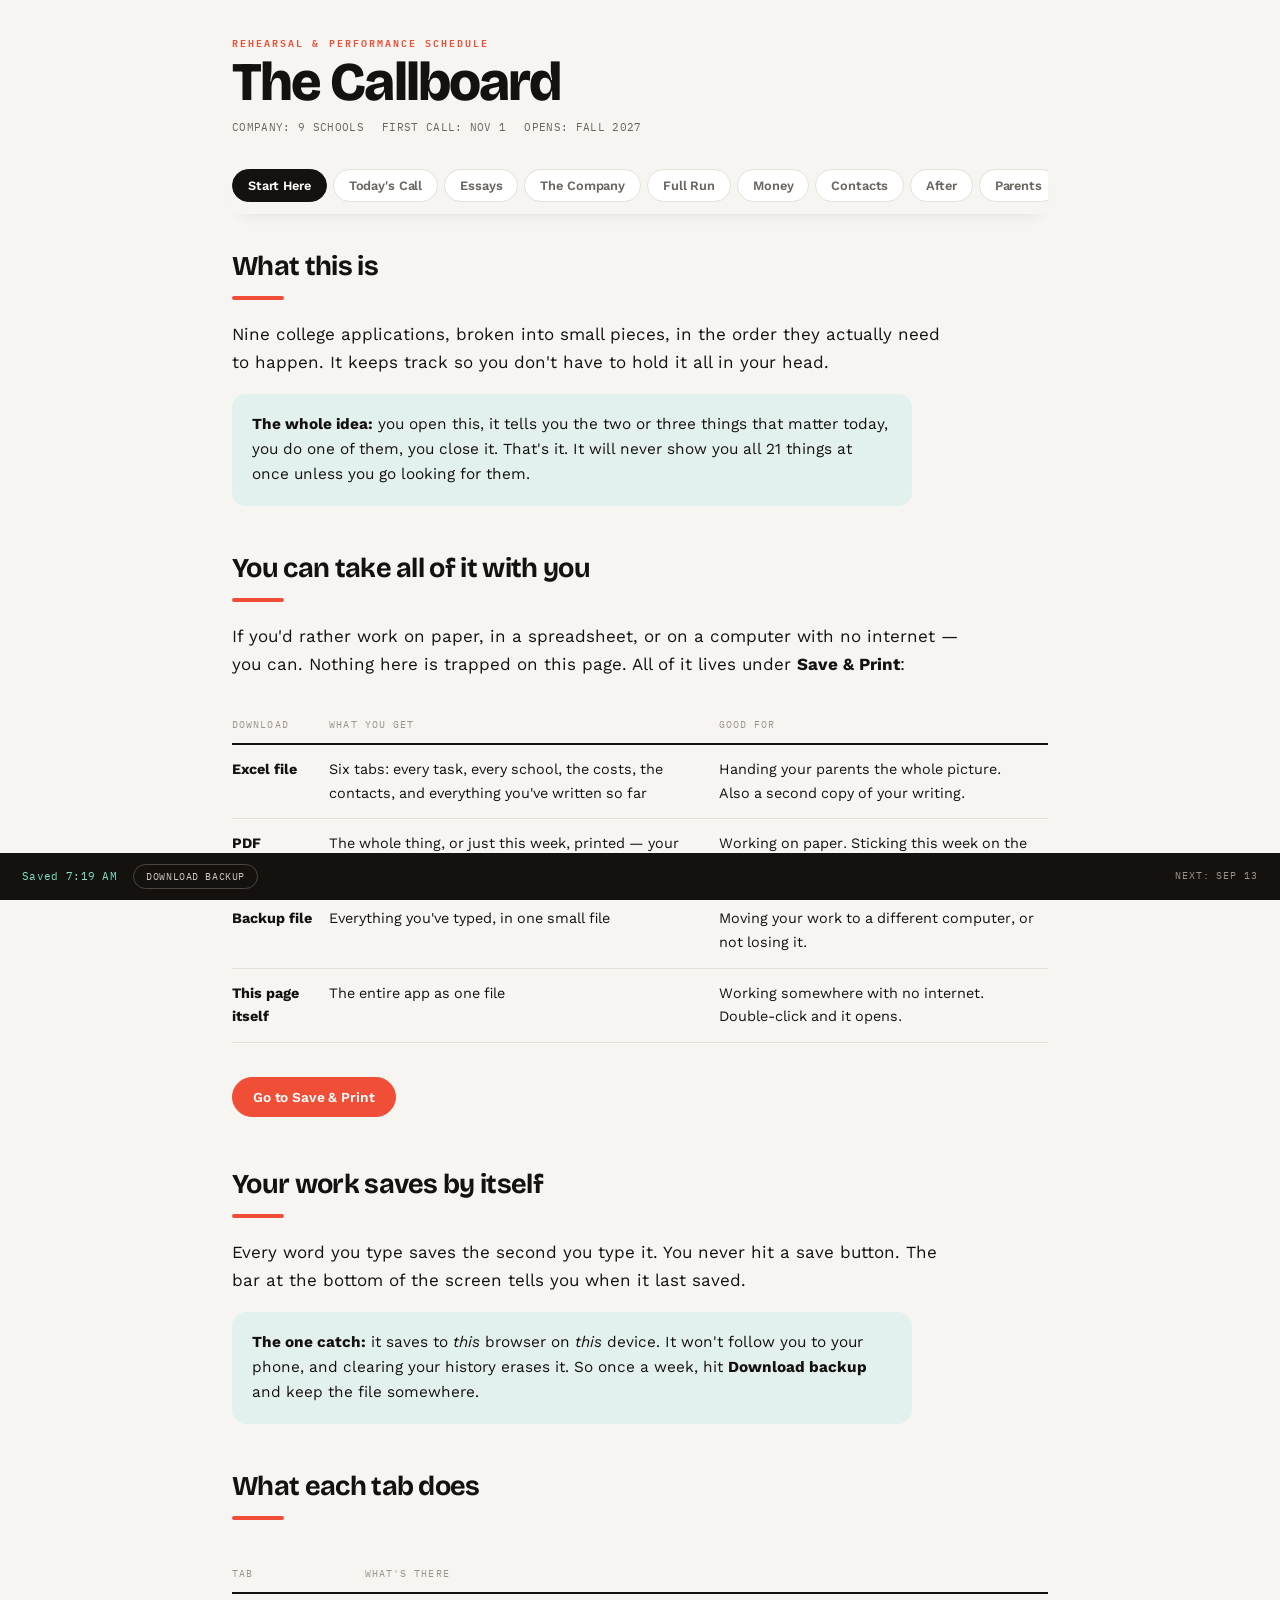
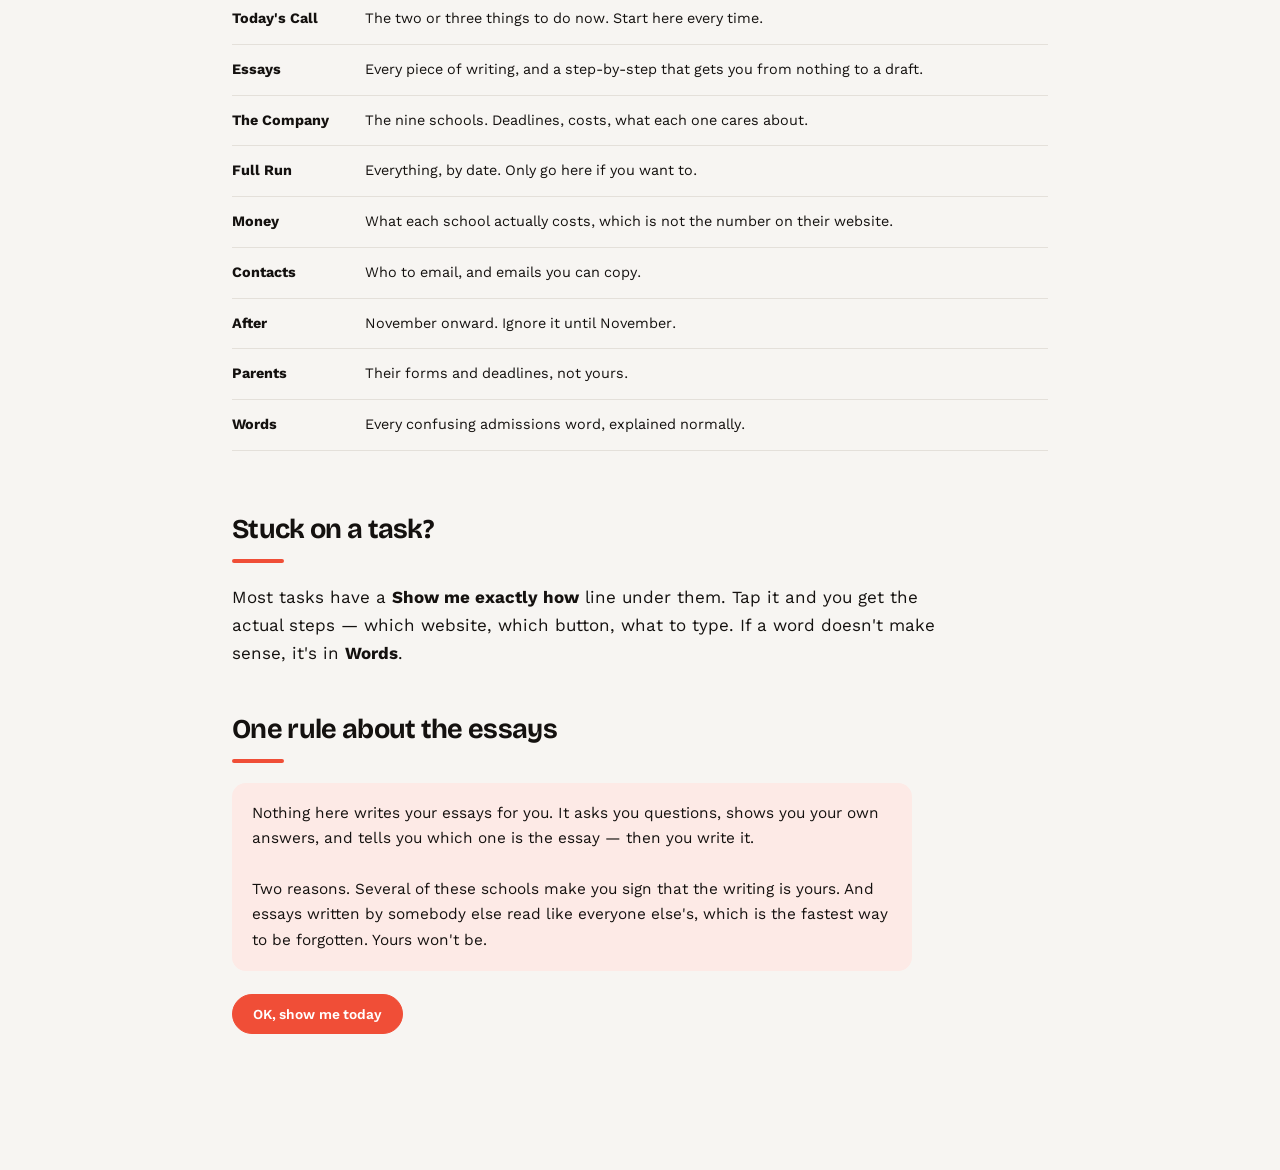
==== commit 5231d0fe: "Add a Start Here page, fix downloads, restyle as a design studio Start Here is now the first tab and" ====
--- a/index.html
+++ b/index.html
@@ -7,182 +7,243 @@
 <meta name="description" content="A guided workbench for nine college applications: today's three tasks, coached essay work, real costs, and everything exportable.">
 <link rel="icon" href="data:image/svg+xml,<svg xmlns='http://www.w3.org/2000/svg' viewBox='0 0 100 100'><text y='.9em' font-size='90'>🎭</text></svg>">
 <link rel="preconnect" href="https://fonts.gstatic.com" crossorigin>
-<link rel="stylesheet" href="https://fonts.googleapis.com/css2?family=Oswald:wght@400;500;600&family=Source+Sans+3:ital,wght@0,400;0,600;1,400&family=JetBrains+Mono:wght@400;700&display=swap">
+<link rel="stylesheet" href="https://fonts.googleapis.com/css2?family=Bricolage+Grotesque:opsz,wght@12..96,700;12..96,800&family=Work+Sans:ital,wght@0,400;0,500;0,600;1,400&family=IBM+Plex+Mono:wght@400;600&display=swap">
 <style>
+/* ── Design-studio workshop ────────────────────────────────────────────
+   A white wall, bold type, and sticky notes that mean something: coral
+   for what's urgent, yellow for what matters, teal for how things work.
+   Generous space on purpose — the whole point is that it never feels
+   like a wall of work. Light-first and committed; every color painted
+   explicitly so it holds on any host background.                      */
 :root{
-  --paper:#eaeae4; --sheet:#f5f5f0; --ink:#16191c; --dim:#6e7370; --rule:#d2d3cb;
-  --rose:#c4304a; --rose-wash:#f3e2e4; --teal:#1e5a57; --teal-wash:#dfe9e6;
-  --done:#2d6b4e; --soon:#a8631a;
-  --disp:Oswald,"Arial Narrow",sans-serif;
-  --body:"Source Sans 3",system-ui,-apple-system,sans-serif;
-  --mono:"JetBrains Mono",ui-monospace,Menlo,monospace;
-}
-@media (prefers-color-scheme:dark){:root:not([data-theme="light"]){
-  --paper:#15181a;--sheet:#1e2225;--ink:#eceee8;--dim:#8f948f;--rule:#32383a;
-  --rose:#e8788b;--rose-wash:#332226;--teal:#6fb3ab;--teal-wash:#1b2a29;
-  --done:#6fb894;--soon:#d69a4e;}}
-:root[data-theme="dark"]{
-  --paper:#15181a;--sheet:#1e2225;--ink:#eceee8;--dim:#8f948f;--rule:#32383a;
-  --rose:#e8788b;--rose-wash:#332226;--teal:#6fb3ab;--teal-wash:#1b2a29;
-  --done:#6fb894;--soon:#d69a4e;}
+  --paper:#FFFFFF; --wall:#F7F5F2; --card:#FFFFFF;
+  --ink:#14110F; --dim:#6B6560; --faint:#9B948C; --line:#E4E0DA;
+  --coral:#F04E37; --coral-soft:#FDEAE6;
+  --teal:#0F7B6C; --teal-soft:#E3F1EE;
+  --sticky:#FFD84D; --sticky-soft:#FFF6D6;
+  --disp:"Bricolage Grotesque","Archivo",sans-serif;
+  --body:"Work Sans",system-ui,-apple-system,sans-serif;
+  --mono:"IBM Plex Mono",ui-monospace,Menlo,monospace;
+}
 *{box-sizing:border-box}
-body{margin:0;background:var(--paper);color:var(--ink);font-family:var(--body);
-  font-size:17px;line-height:1.55;-webkit-text-size-adjust:100%}
-.sheet{max-width:780px;margin:0 auto;padding-inline:20px;padding-block:0 80px}
-.masthead{padding-block:24px 12px;border-bottom:3px solid var(--ink)}
-.eyebrow{font-family:var(--mono);font-size:.64rem;letter-spacing:.16em;text-transform:uppercase;color:var(--dim)}
-h1{font-family:var(--disp);font-weight:600;font-size:clamp(1.8rem,7vw,2.5rem);margin:.1em 0 .1em;
-  line-height:1;text-transform:uppercase;text-wrap:balance}
-.run{font-family:var(--mono);font-size:.7rem;color:var(--dim);display:flex;flex-wrap:wrap;gap:3px 14px}
-nav{display:flex;overflow-x:auto;border-bottom:1px solid var(--rule);position:sticky;top:0;
-  background:var(--paper);z-index:9;scrollbar-width:none}
+body{margin:0;background:var(--wall);color:var(--ink);font-family:var(--body);
+  font-size:17px;line-height:1.65;-webkit-text-size-adjust:100%}
+.sheet{max-width:860px;margin:0 auto;padding-inline:22px;padding-block:0 96px}
+
+/* ── masthead ── */
+.masthead{padding-block:34px 20px}
+.eyebrow{font-family:var(--mono);font-size:.64rem;letter-spacing:.2em;text-transform:uppercase;
+  color:var(--coral);font-weight:600}
+h1{font-family:var(--disp);font-weight:800;font-size:clamp(2.2rem,8vw,3.4rem);
+  margin:.12em 0 .18em;letter-spacing:-.035em;line-height:.95;text-wrap:balance}
+.run{font-family:var(--mono);font-size:.68rem;color:var(--dim);display:flex;flex-wrap:wrap;
+  gap:4px 18px;letter-spacing:.03em}
+
+/* ── tabs ── */
+nav{display:flex;overflow-x:auto;position:sticky;top:0;background:var(--wall);z-index:9;
+  scrollbar-width:none;gap:6px;padding-block:12px;margin-bottom:8px;
+  box-shadow:0 10px 14px -10px rgba(20,17,15,.10)}
 nav::-webkit-scrollbar{display:none}
-nav button{flex:0 0 auto;background:none;border:0;border-bottom:3px solid transparent;
-  font-family:var(--disp);font-size:.8rem;font-weight:500;letter-spacing:.09em;text-transform:uppercase;
-  color:var(--dim);padding:13px 13px;cursor:pointer;margin-bottom:-1px}
-nav button:hover{color:var(--ink)}
-nav button[aria-selected="true"]{color:var(--rose);border-bottom-color:var(--rose)}
-:focus-visible{outline:2px solid var(--teal);outline-offset:2px}
-section{padding-block:24px}
-h2{font-family:var(--disp);font-weight:500;font-size:1.02rem;letter-spacing:.11em;text-transform:uppercase;
-  margin:32px 0 4px;color:var(--teal)}
-h2:first-child{margin-top:0}
-.rule{height:1px;background:var(--rule);margin-bottom:16px}
-h3{font-family:var(--body);font-weight:600;font-size:1.01rem;margin:0;line-height:1.34}
-p{margin:.65em 0}
-/* call strips */
-.call{display:grid;grid-template-columns:62px 1fr;gap:0 15px;padding:16px 0;
-  border-bottom:1px solid var(--rule);align-items:start}
-.call:first-of-type{border-top:1px solid var(--rule)}
-.slot{font-family:var(--mono);font-size:.68rem;line-height:1.35;text-align:right;padding-top:3px;
-  color:var(--dim);font-variant-numeric:tabular-nums}
-.slot b{display:block;font-weight:700;font-size:.75rem;color:var(--ink)}
-.call.hot .slot b{color:var(--rose)} .call.soon .slot b{color:var(--soon)}
-.tick{display:flex;gap:12px;align-items:flex-start;cursor:pointer}
-.tick input{appearance:none;width:21px;height:21px;flex:0 0 auto;margin:1px 0 0;border:2px solid var(--dim);
-  border-radius:3px;background:var(--sheet);cursor:pointer;position:relative}
-.tick input:checked{background:var(--done);border-color:var(--done)}
-.tick input:checked::after{content:"";position:absolute;left:6px;top:2px;width:5px;height:10px;
-  border:solid #fff;border-width:0 2.5px 2.5px 0;transform:rotate(42deg)}
-.call.off h3{text-decoration:line-through;opacity:.42} .call.off .why{display:none}
-.why{font-size:.89rem;color:var(--dim);margin-top:5px}
-.who{font-family:var(--mono);font-size:.64rem;letter-spacing:.09em;text-transform:uppercase;
-  color:var(--teal);margin-top:6px}
-.dark-strip{margin:18px 0;padding:15px 17px;background:var(--ink);color:var(--paper)}
-.dark-strip .lbl{font-family:var(--disp);font-size:1.3rem;letter-spacing:.3em;text-transform:uppercase;font-weight:600}
-.dark-strip .sub{font-family:var(--mono);font-size:.7rem;opacity:.72;margin-top:3px}
-.note{background:var(--teal-wash);border-left:3px solid var(--teal);padding:14px 16px;margin:16px 0;font-size:.93rem}
-.flag{background:var(--rose-wash);border-left:3px solid var(--rose);padding:14px 16px;margin:16px 0;font-size:.93rem}
-.tally{font-family:var(--mono);font-size:.7rem;color:var(--dim);margin-top:20px;font-variant-numeric:tabular-nums}
-/* essay picker */
-.pick{display:block;width:100%;text-align:left;background:var(--sheet);border:1px solid var(--rule);
-  border-left:3px solid var(--rose);padding:15px 17px;margin-bottom:10px;cursor:pointer;font-family:inherit;
-  color:var(--ink)}
-.pick:hover{border-color:var(--teal);border-left-color:var(--rose)}
-.pick .t{font-family:var(--disp);font-size:1.08rem;font-weight:500;letter-spacing:.03em;text-transform:uppercase}
-.pick .s{font-family:var(--mono);font-size:.64rem;letter-spacing:.07em;text-transform:uppercase;color:var(--dim);margin-top:3px}
-.pick .bar{height:4px;background:var(--rule);margin-top:10px}
-.pick .bar i{display:block;height:100%;background:var(--done)}
-.pick .pct{font-family:var(--mono);font-size:.64rem;color:var(--dim);margin-top:5px}
-/* guided walk */
-.steps{display:flex;gap:0;border-bottom:1px solid var(--rule);margin:18px 0 20px}
-.steps button{flex:1;background:none;border:0;border-bottom:3px solid transparent;font-family:var(--disp);
-  font-size:.72rem;letter-spacing:.08em;text-transform:uppercase;color:var(--dim);padding:10px 4px;
-  cursor:pointer;margin-bottom:-1px}
-.steps button[aria-selected="true"]{color:var(--rose);border-bottom-color:var(--rose)}
-.steps button .n{display:block;font-family:var(--mono);font-size:.6rem;opacity:.7}
-.qcard{background:var(--sheet);border:1px solid var(--rule);padding:20px}
-.qnum{font-family:var(--mono);font-size:.64rem;letter-spacing:.1em;text-transform:uppercase;color:var(--rose);
-  font-weight:700;margin-bottom:8px}
-.qtext{font-family:var(--body);font-size:1.14rem;font-weight:600;line-height:1.4;margin:0 0 6px}
-.qhint{font-size:.89rem;color:var(--dim);margin:0 0 4px}
-.qnav{display:flex;gap:8px;align-items:center;margin-top:14px;flex-wrap:wrap}
-.dots{display:flex;gap:5px;margin-left:auto}
-.dots i{width:8px;height:8px;border-radius:50%;background:var(--rule);display:block}
-.dots i.on{background:var(--rose)} .dots i.filled{background:var(--done)}
-textarea{width:100%;font-family:var(--body);font-size:.98rem;padding:12px;border:1px solid var(--rule);
-  background:var(--paper);color:var(--ink);resize:vertical;line-height:1.55;min-height:96px}
-textarea.draft{min-height:300px}
-.count{font-family:var(--mono);font-size:.66rem;color:var(--dim);text-align:right;margin-top:4px;
+nav button{flex:0 0 auto;background:var(--paper);border:1.5px solid var(--line);
+  font-family:var(--body);font-size:.8rem;font-weight:600;color:var(--dim);
+  padding:8px 15px;cursor:pointer;border-radius:100px;letter-spacing:-.01em}
+nav button:hover{border-color:var(--ink);color:var(--ink)}
+nav button[aria-selected="true"]{background:var(--ink);border-color:var(--ink);color:var(--paper)}
+:focus-visible{outline:3px solid var(--coral);outline-offset:2px}
+
+section{padding-block:22px}
+h2{font-family:var(--disp);font-weight:700;font-size:clamp(1.35rem,3.6vw,1.7rem);
+  margin:48px 0 0;letter-spacing:-.025em;line-height:1.1;text-wrap:balance}
+h2:first-child{margin-top:8px}
+.rule{height:4px;width:52px;background:var(--coral);margin:14px 0 20px;border-radius:2px}
+h3{font-family:var(--body);font-weight:600;font-size:1.06rem;margin:0;line-height:1.35;
+  letter-spacing:-.012em}
+p{margin:.75em 0;max-width:66ch}
+
+/* ── task cards ── */
+.call{display:grid;grid-template-columns:74px 1fr;gap:0 18px;padding:20px;
+  background:var(--card);border:1.5px solid var(--line);border-radius:14px;
+  margin-bottom:12px;align-items:start;
+  box-shadow:0 1px 0 rgba(20,17,15,.03)}
+.call.hot{border-color:var(--coral);box-shadow:0 3px 0 var(--coral-soft)}
+.call.soon{border-color:var(--sticky);box-shadow:0 3px 0 var(--sticky-soft)}
+.slot{font-family:var(--mono);font-size:.66rem;line-height:1.45;text-align:right;padding-top:3px;
+  color:var(--faint);font-variant-numeric:tabular-nums;letter-spacing:.02em}
+.slot b{display:block;font-weight:600;font-size:.76rem;color:var(--ink)}
+.call.hot .slot b{color:var(--coral)}
+.tick{display:flex;gap:14px;align-items:flex-start;cursor:pointer}
+.tick input{appearance:none;width:24px;height:24px;flex:0 0 auto;margin:0;
+  border:2px solid var(--ink);border-radius:7px;background:var(--paper);
+  cursor:pointer;position:relative}
+.tick input:hover{background:var(--sticky-soft)}
+.tick input:checked{background:var(--teal);border-color:var(--teal)}
+.tick input:checked::after{content:"";position:absolute;left:8px;top:3px;width:5px;height:11px;
+  border:solid #fff;border-width:0 3px 3px 0;transform:rotate(42deg)}
+.call.off{opacity:.42;border-color:var(--line);box-shadow:none}
+.call.off h3{text-decoration:line-through} .call.off .why{display:none}
+.why{font-size:.94rem;color:var(--dim);margin-top:8px;max-width:60ch}
+.who{display:inline-block;font-family:var(--mono);font-size:.6rem;letter-spacing:.1em;
+  text-transform:uppercase;color:var(--teal);background:var(--teal-soft);
+  padding:3px 9px;border-radius:100px;margin-top:11px}
+
+/* ── the week off, as a sticky note ── */
+.dark-strip{margin:24px 0;padding:22px 24px;background:var(--sticky);border-radius:14px;
+  transform:rotate(-.5deg);box-shadow:0 4px 0 rgba(20,17,15,.08)}
+.dark-strip .lbl{font-family:var(--disp);font-size:1.7rem;letter-spacing:-.02em;
+  font-weight:800;color:var(--ink);line-height:1}
+.dark-strip .sub{font-family:var(--mono);font-size:.68rem;color:#6B5A17;margin-top:7px;
+  letter-spacing:.03em}
+
+/* ── callouts ── */
+.note,.flag,.material{padding:18px 20px;margin:18px 0;font-size:.96rem;border-radius:14px;
+  max-width:68ch}
+.note{background:var(--teal-soft);color:var(--ink)}
+.flag{background:var(--coral-soft);color:var(--ink)}
+.material{background:var(--sticky-soft)}
+.material h4{font-family:var(--mono);font-size:.62rem;letter-spacing:.14em;text-transform:uppercase;
+  margin:0 0 10px;color:#7A6410}
+.material dt{font-weight:600;margin-top:12px;font-size:.88rem;color:var(--dim)}
+.material dd{margin:3px 0 0;color:var(--ink);white-space:pre-wrap}
+.tally{font-family:var(--mono);font-size:.7rem;color:var(--faint);margin-top:26px;
+  letter-spacing:.04em;font-variant-numeric:tabular-nums}
+
+/* ── essay cards ── */
+.pick{display:block;width:100%;text-align:left;background:var(--card);
+  border:1.5px solid var(--line);padding:20px;margin-bottom:12px;cursor:pointer;
+  font-family:inherit;color:var(--ink);border-radius:14px}
+.pick:hover{border-color:var(--coral);box-shadow:0 3px 0 var(--coral-soft)}
+.pick .t{font-family:var(--disp);font-size:1.22rem;font-weight:700;letter-spacing:-.022em}
+.pick .s{font-family:var(--mono);font-size:.63rem;letter-spacing:.06em;text-transform:uppercase;
+  color:var(--faint);margin-top:5px}
+.pick .bar{height:7px;background:var(--wall);margin-top:14px;border-radius:100px;overflow:hidden}
+.pick .bar i{display:block;height:100%;background:var(--teal);border-radius:100px}
+.pick .pct{font-family:var(--mono);font-size:.63rem;color:var(--dim);margin-top:7px}
+
+/* ── the four steps ── */
+.steps{display:flex;gap:6px;margin:22px 0;flex-wrap:wrap}
+.steps button{flex:1 1 0;min-width:86px;background:var(--paper);
+  border:1.5px solid var(--line);font-family:var(--body);font-size:.82rem;font-weight:600;
+  color:var(--dim);padding:11px 8px;cursor:pointer;border-radius:12px;letter-spacing:-.01em}
+.steps button:hover{border-color:var(--ink);color:var(--ink)}
+.steps button[aria-selected="true"]{background:var(--ink);border-color:var(--ink);color:var(--paper)}
+.steps button .n{display:block;font-family:var(--mono);font-size:.56rem;opacity:.7;
+  font-weight:400;margin-top:3px;letter-spacing:.04em}
+.qcard{background:var(--card);border:1.5px solid var(--line);padding:26px;border-radius:14px}
+.qnum{font-family:var(--mono);font-size:.63rem;letter-spacing:.14em;text-transform:uppercase;
+  color:var(--coral);font-weight:600;margin-bottom:11px}
+.qtext{font-family:var(--disp);font-size:1.4rem;font-weight:700;line-height:1.22;
+  margin:0 0 10px;letter-spacing:-.025em;text-wrap:balance}
+.qhint{font-size:.94rem;color:var(--dim);margin:0 0 6px;max-width:60ch}
+.qnav{display:flex;gap:10px;align-items:center;margin-top:18px;flex-wrap:wrap}
+.dots{display:flex;gap:6px;margin-left:auto}
+.dots i{width:9px;height:9px;border-radius:50%;background:var(--line);display:block}
+.dots i.on{background:var(--coral)} .dots i.filled{background:var(--teal)}
+
+textarea{width:100%;font-family:var(--body);font-size:1rem;padding:16px;
+  border:1.5px solid var(--line);background:var(--paper);color:var(--ink);resize:vertical;
+  line-height:1.65;min-height:104px;border-radius:12px}
+textarea:focus-visible{outline:3px solid var(--coral);outline-offset:1px;border-color:var(--coral)}
+textarea::placeholder{color:var(--faint)}
+.count{font-family:var(--mono);font-size:.66rem;color:var(--faint);text-align:right;
+  margin-top:7px;font-variant-numeric:tabular-nums}
+.count.over{color:var(--coral);font-weight:600}
+.promptbox{background:var(--card);border:1.5px solid var(--ink);padding:20px;margin:16px 0;
+  font-size:1rem;border-radius:14px;max-width:68ch}
+.promptbox cite{font-style:normal;display:block;font-family:var(--mono);font-size:.62rem;
+  letter-spacing:.1em;text-transform:uppercase;color:var(--faint);margin-top:12px}
+ol.shape{padding-left:22px;font-size:.96rem;max-width:62ch} ol.shape li{margin:.65em 0}
+
+details{border-bottom:1.5px solid var(--line);padding:16px 0}
+summary{cursor:pointer;font-weight:600;font-size:1rem;list-style:none;display:flex;
+  gap:11px;align-items:baseline;color:var(--ink);letter-spacing:-.012em}
+summary::-webkit-details-marker{display:none}
+summary::before{content:"+";font-family:var(--mono);color:var(--coral);font-weight:600;
+  font-size:1.1rem;line-height:1}
+details[open] summary::before{content:"\2212"}
+.inner{padding:14px 0 4px 24px;font-size:.96rem;max-width:64ch}
+.inner ul{padding-left:20px;margin:.6em 0} .inner li{margin:.4em 0}
+
+/* ── step-by-step ── */
+details.how{border:0;border-top:1.5px dashed var(--line);margin-top:16px;padding:14px 0 0}
+details.how summary{font-family:var(--body);font-size:.84rem;font-weight:600;color:var(--coral)}
+details.how summary::before{content:"\2192";font-size:.95rem}
+details.how[open] summary::before{content:"\2193"}
+details.how ol{margin:16px 0 4px;padding-left:0;list-style:none;counter-reset:s;max-width:62ch}
+details.how li{margin:0 0 14px;line-height:1.6;font-size:.96rem;counter-increment:s;
+  position:relative;padding-left:40px}
+details.how li::before{content:counter(s);position:absolute;left:0;top:1px;
+  width:26px;height:26px;border-radius:50%;background:var(--sticky);color:var(--ink);
+  font-family:var(--mono);font-size:.74rem;font-weight:600;display:flex;
+  align-items:center;justify-content:center}
+details.how b{font-weight:600;background:var(--sticky-soft);padding:1px 5px;border-radius:4px}
+
+.btn{font-family:var(--body);font-size:.86rem;font-weight:600;padding:11px 20px;
+  border:1.5px solid var(--ink);background:var(--paper);color:var(--ink);cursor:pointer;
+  margin:5px 8px 5px 0;display:inline-block;text-decoration:none;border-radius:100px;
+  letter-spacing:-.01em}
+.btn:hover{background:var(--ink);color:var(--paper)}
+.btn.go{background:var(--coral);border-color:var(--coral);color:#fff}
+.btn.go:hover{background:var(--ink);border-color:var(--ink)}
+.btn[disabled]{opacity:.3;cursor:not-allowed}
+.tag{font-family:var(--mono);font-size:.64rem;letter-spacing:.09em;text-transform:uppercase;
+  color:var(--faint)}
+.unv{font-family:var(--mono);font-size:.6rem;letter-spacing:.08em;text-transform:uppercase;
+  color:#8A5A00;background:var(--sticky-soft);padding:2px 7px;border-radius:100px}
+.chips{display:flex;flex-wrap:wrap;gap:7px;margin-bottom:20px}
+.chips button{font-family:var(--body);font-size:.78rem;font-weight:500;padding:6px 14px;
+  border:1.5px solid var(--line);background:var(--paper);color:var(--dim);cursor:pointer;
+  border-radius:100px}
+.chips button[aria-pressed="true"]{background:var(--teal);color:#fff;border-color:var(--teal)}
+.day{font-family:var(--mono);font-size:.66rem;letter-spacing:.14em;text-transform:uppercase;
+  color:var(--coral);font-weight:600;margin:30px 0 10px;font-variant-numeric:tabular-nums}
+
+.scroll{overflow-x:auto}
+table{width:100%;border-collapse:collapse;font-size:.9rem;margin:16px 0;min-width:440px}
+th{font-family:var(--mono);font-size:.62rem;letter-spacing:.11em;text-transform:uppercase;
+  color:var(--faint);font-weight:400;text-align:left;padding:10px 14px 10px 0;
+  border-bottom:2px solid var(--ink)}
+td{padding:13px 14px 13px 0;border-bottom:1px solid var(--line);vertical-align:top;
   font-variant-numeric:tabular-nums}
-.count.over{color:var(--rose);font-weight:700}
-.material{background:var(--teal-wash);border-left:3px solid var(--teal);padding:14px 16px;margin:14px 0;font-size:.9rem}
-.material h4{font-family:var(--mono);font-size:.64rem;letter-spacing:.1em;text-transform:uppercase;
-  margin:0 0 8px;color:var(--teal)}
-.material dt{font-weight:600;margin-top:9px;font-size:.86rem}
-.material dd{margin:2px 0 0;color:var(--dim);white-space:pre-wrap}
-.promptbox{background:var(--sheet);border:1px solid var(--rule);padding:15px 17px;margin:12px 0;font-size:.95rem}
-.promptbox cite{font-style:normal;display:block;font-family:var(--mono);font-size:.64rem;letter-spacing:.08em;
-  text-transform:uppercase;color:var(--dim);margin-top:9px}
-ol.shape{padding-left:20px;font-size:.94rem} ol.shape li{margin:.5em 0}
-details{border-bottom:1px solid var(--rule);padding:13px 0}
-summary{cursor:pointer;font-weight:600;font-size:.97rem;list-style:none;display:flex;gap:9px;align-items:baseline}
-summary::-webkit-details-marker{display:none}
-summary::before{content:"+";font-family:var(--mono);color:var(--rose);font-weight:700}
-details[open] summary::before{content:"\2212"}
-.inner{padding:11px 0 4px 20px;font-size:.93rem}
-.inner ul{padding-left:19px;margin:.5em 0} .inner li{margin:.32em 0}
-.btn{font-family:var(--disp);font-size:.76rem;letter-spacing:.09em;text-transform:uppercase;padding:9px 15px;
-  border:1px solid var(--ink);background:transparent;color:var(--ink);cursor:pointer;margin:4px 6px 4px 0;
-  display:inline-block;text-decoration:none}
-.btn:hover{background:var(--ink);color:var(--paper)}
-.btn.go{background:var(--rose);border-color:var(--rose);color:#fff}
-.btn.go:hover{background:var(--ink);border-color:var(--ink)}
-.btn[disabled]{opacity:.35;cursor:not-allowed}
-.tag{font-family:var(--mono);font-size:.62rem;letter-spacing:.08em;text-transform:uppercase;color:var(--dim)}
-.unv{color:var(--soon);font-family:var(--mono);font-size:.62rem;letter-spacing:.07em;text-transform:uppercase;font-weight:700}
-.chips{display:flex;flex-wrap:wrap;gap:6px;margin-bottom:16px}
-.chips button{font-family:var(--mono);font-size:.67rem;padding:5px 11px;border:1px solid var(--rule);
-  background:var(--sheet);color:var(--dim);cursor:pointer}
-.chips button[aria-pressed="true"]{background:var(--teal);color:var(--paper);border-color:var(--teal)}
-.day{font-family:var(--mono);font-size:.67rem;letter-spacing:.11em;text-transform:uppercase;color:var(--rose);
-  font-weight:700;margin:24px 0 2px}
-.scroll{overflow-x:auto}
-table{width:100%;border-collapse:collapse;font-size:.85rem;margin:12px 0;min-width:430px}
-th{font-family:var(--mono);font-size:.62rem;letter-spacing:.09em;text-transform:uppercase;color:var(--dim);
-  font-weight:400;text-align:left;padding:8px 10px 8px 0;border-bottom:2px solid var(--ink)}
-td{padding:9px 10px 9px 0;border-bottom:1px solid var(--rule);vertical-align:top;font-variant-numeric:tabular-nums}
 td:first-child{font-weight:600}
-.saved{position:fixed;bottom:0;left:0;right:0;background:var(--ink);color:var(--paper);
-  font-family:var(--mono);font-size:.66rem;padding:7px 20px;display:flex;gap:14px;flex-wrap:wrap;
-  align-items:center;z-index:20}
-.saved b{color:var(--paper);font-weight:400;opacity:.75}
-.saved .ok{color:#8fd6b0}
-.saved button{font-family:var(--mono);font-size:.64rem;letter-spacing:.05em;text-transform:uppercase;
-  background:none;border:1px solid rgba(255,255,255,.35);color:var(--paper);padding:3px 9px;cursor:pointer}
-.saved button:hover{background:var(--paper);color:var(--ink)}
+
+#glossary{margin:0}
+.term{padding:18px 0;border-bottom:1.5px solid var(--line)}
+.term dt{font-family:var(--disp);font-size:1.08rem;font-weight:700;letter-spacing:-.02em}
+.term dd{margin:6px 0 0;font-size:.96rem;color:var(--dim);max-width:62ch}
+
+.saved{position:fixed;bottom:0;left:0;right:0;background:var(--ink);color:#CFC9C2;
+  font-family:var(--mono);font-size:.66rem;padding:11px 22px;display:flex;gap:16px;
+  flex-wrap:wrap;align-items:center;z-index:20;letter-spacing:.03em}
+.saved b{color:#CFC9C2;font-weight:400}
+.saved .ok{color:#7FE3C9}
+.saved button{font-family:var(--mono);font-size:.62rem;letter-spacing:.06em;
+  text-transform:uppercase;background:none;border:1px solid #4A4540;color:#CFC9C2;
+  padding:5px 12px;cursor:pointer;border-radius:100px}
+.saved button:hover{background:var(--paper);color:var(--ink);border-color:var(--paper)}
 .printed{display:none;white-space:pre-wrap}
-@media (max-width:430px){.call{grid-template-columns:52px 1fr;gap:0 11px}body{font-size:16px}
-  .steps button{font-size:.64rem;padding:9px 2px}}
+
+@media (max-width:430px){
+  .call{grid-template-columns:58px 1fr;gap:0 12px;padding:16px}
+  body{font-size:16px} .qtext{font-size:1.2rem}
+  .steps button{min-width:0;flex:1 1 44%;font-size:.76rem}
+}
 @media (prefers-reduced-motion:reduce){*{transition:none!important;animation:none!important}}
+
 @media print{
   nav,.steps,.saved,.btn,.chips,.qnav,.dots{display:none!important}
-  body{background:#fff;color:#000;font-size:10.5pt}
-  .sheet{max-width:100%;padding:0}
+  body,.sheet{background:#fff!important;font-size:10.5pt;max-width:100%;padding:0}
   section[hidden]{display:block!important}
   section{page-break-before:always;padding-block:12pt}
   section:first-of-type{page-break-before:avoid}
   textarea{display:none} .printed{display:block;border:1px solid #bbb;padding:8pt;font-size:10pt}
-  details{border-bottom:1px solid #ccc} details .inner{display:block!important}
-  .note,.flag,.material,.promptbox{border:1px solid #bbb;background:#fff}
-  .dark-strip{background:#fff;color:#000;border:2px solid #000}
-  h2{color:#000} .call{page-break-inside:avoid}
+  .call,.note,.flag,.material,.promptbox,.qcard,.pick,.term,details{
+    box-shadow:none!important;transform:none!important;page-break-inside:avoid;
+    border:1px solid #bbb!important}
+  .dark-strip{background:#fff!important;border:2px solid #000!important}
+  details .inner{display:block!important}
+  details.how li::before{background:#eee!important}
   a[href^="http"]::after{content:" (" attr(href) ")";font-size:8pt;color:#555}
 }
-/* step-by-step instructions inside a task */
-details.how{border:0;border-top:1px dashed var(--rule);margin-top:10px;padding:8px 0 0}
-details.how summary{font-family:var(--mono);font-size:.7rem;letter-spacing:.06em;
-  text-transform:uppercase;color:var(--teal);font-weight:400}
-details.how summary::before{content:"\2192";color:var(--teal)}
-details.how[open] summary::before{content:"\2193"}
-details.how ol{margin:10px 0 4px;padding-left:22px;font-size:.92rem}
-details.how li{margin:.55em 0;line-height:1.5}
-/* glossary */
-#glossary{margin:0}
-.term{padding:13px 0;border-bottom:1px solid var(--rule)}
-.term dt{font-family:var(--disp);font-size:.95rem;font-weight:500;letter-spacing:.04em;
-  text-transform:uppercase;color:var(--teal)}
-.term dd{margin:5px 0 0;font-size:.94rem}
 
 </style>
 </head>
@@ -196,6 +257,7 @@
 </header>
 
 <nav role="tablist" aria-label="Sections">
+  <button role="tab" aria-selected="false" data-t="start">Start Here</button>
   <button role="tab" aria-selected="true" data-t="today">Today's Call</button>
   <button role="tab" aria-selected="false" data-t="essays">Essays</button>
   <button role="tab" aria-selected="false" data-t="company">The Company</button>
@@ -209,6 +271,71 @@
 </nav>
 
 <main>
+
+<section id="start" hidden>
+  <h2>What this is</h2><div class="rule"></div>
+  <p>Nine college applications, broken into small pieces, in the order they
+    actually need to happen. It keeps track so you don't have to hold it all in your head.</p>
+  <div class="note"><strong>The whole idea:</strong> you open this, it tells you the two or
+    three things that matter today, you do one of them, you close it. That's it. It will
+    never show you all 21 things at once unless you go looking for them.</div>
+
+  <h2>You can take all of it with you</h2><div class="rule"></div>
+  <p>If you'd rather work on paper, in a spreadsheet, or on a computer with no internet —
+    you can. Nothing here is trapped on this page. All of it lives under
+    <strong>Save &amp; Print</strong>:</p>
+  <div class="scroll"><table>
+    <thead><tr><th>Download</th><th>What you get</th><th>Good for</th></tr></thead><tbody>
+    <tr><td><strong>Excel file</strong></td>
+      <td>Six tabs: every task, every school, the costs, the contacts, and everything
+        you've written so far</td>
+      <td>Handing your parents the whole picture. Also a second copy of your writing.</td></tr>
+    <tr><td><strong>PDF</strong></td>
+      <td>The whole thing, or just this week, printed — your essay drafts included</td>
+      <td>Working on paper. Sticking this week on the fridge.</td></tr>
+    <tr><td><strong>Backup file</strong></td>
+      <td>Everything you've typed, in one small file</td>
+      <td>Moving your work to a different computer, or not losing it.</td></tr>
+    <tr><td><strong>This page itself</strong></td>
+      <td>The entire app as one file</td>
+      <td>Working somewhere with no internet. Double-click and it opens.</td></tr>
+    </tbody></table></div>
+  <p><button class="btn go" data-t="save">Go to Save &amp; Print</button></p>
+
+  <h2>Your work saves by itself</h2><div class="rule"></div>
+  <p>Every word you type saves the second you type it. You never hit a save button.
+    The bar at the bottom of the screen tells you when it last saved.</p>
+  <div class="note"><strong>The one catch:</strong> it saves to <em>this</em> browser on
+    <em>this</em> device. It won't follow you to your phone, and clearing your history erases
+    it. So once a week, hit <strong>Download backup</strong> and keep the file somewhere.</div>
+
+  <h2>What each tab does</h2><div class="rule"></div>
+  <div class="scroll"><table>
+    <thead><tr><th>Tab</th><th>What's there</th></tr></thead><tbody>
+    <tr><td><strong>Today's Call</strong></td><td>The two or three things to do now. Start here every time.</td></tr>
+    <tr><td><strong>Essays</strong></td><td>Every piece of writing, and a step-by-step that gets you from nothing to a draft.</td></tr>
+    <tr><td><strong>The Company</strong></td><td>The nine schools. Deadlines, costs, what each one cares about.</td></tr>
+    <tr><td><strong>Full Run</strong></td><td>Everything, by date. Only go here if you want to.</td></tr>
+    <tr><td><strong>Money</strong></td><td>What each school actually costs, which is not the number on their website.</td></tr>
+    <tr><td><strong>Contacts</strong></td><td>Who to email, and emails you can copy.</td></tr>
+    <tr><td><strong>After</strong></td><td>November onward. Ignore it until November.</td></tr>
+    <tr><td><strong>Parents</strong></td><td>Their forms and deadlines, not yours.</td></tr>
+    <tr><td><strong>Words</strong></td><td>Every confusing admissions word, explained normally.</td></tr>
+    </tbody></table></div>
+
+  <h2>Stuck on a task?</h2><div class="rule"></div>
+  <p>Most tasks have a <strong>Show me exactly how</strong> line under them. Tap it and you
+    get the actual steps — which website, which button, what to type. If a word doesn't make
+    sense, it's in <strong>Words</strong>.</p>
+
+  <h2>One rule about the essays</h2><div class="rule"></div>
+  <div class="flag">Nothing here writes your essays for you. It asks you questions, shows you
+    your own answers, and tells you which one is the essay — then you write it.<br><br>
+    Two reasons. Several of these schools make you sign that the writing is yours. And essays
+    written by somebody else read like everyone else's, which is the fastest way to be
+    forgotten. Yours won't be.</div>
+  <p><button class="btn go" data-t="today">OK, show me today</button></p>
+</section>
 
 <section id="today">
   <h2 id="hdrToday">You're called for three things</h2><div class="rule"></div>
@@ -374,6 +501,11 @@
     destination. Your essay drafts print with it.</p>
   <p><button class="btn" id="printAll">Print everything as PDF</button>
      <button class="btn" id="printWeek">Print this week only</button></p>
+
+  <h2>Take the whole page with you</h2><div class="rule"></div>
+  <p><strong>This page as a file</strong> — the entire app, saved to your computer. Open it by
+    double-clicking, works with no internet, keeps everything you've written.</p>
+  <p><button class="btn" id="savePage">Download this whole page</button></p>
 
   <h2>Start over</h2><div class="rule"></div>
   <p class="tag">This erases every answer and draft on this device. Download a backup first.</p>
@@ -1279,6 +1411,12 @@
     if(tab.dataset.t==='essays'&&!cur)drawEssayList();
     window.scrollTo(0,0); return;
   }
+  // Buttons inside a section that jump to another tab ("Go to Save & Print").
+  const jump=ev.target.closest('button[data-t]');
+  if(jump){
+    const nb=document.querySelector(`nav button[data-t="${jump.dataset.t}"]`);
+    if(nb){nb.click();return;}
+  }
   const pick=ev.target.closest('[data-essay]'); if(pick){openEssay(pick.dataset.essay);return;}
   if(ev.target.id==='essayBack'){closeEssay();return;}
   if(ev.target.id==='gNext'){
@@ -1293,7 +1431,18 @@
 });
 
 /* ---------- backup ---------- */
-function download(blob,name){
+/* Two ways to hand over a file. A plain <a download> works on a normal web
+   page but does nothing inside the Claude artifact viewer, which mediates
+   saves through its own permission prompt. Try that first, fall back to the
+   anchor everywhere else. */
+async function download(blob,name){
+  try{
+    const dl = window.claude && window.claude.use ? await window.claude.use('downloads') : null;
+    if(dl){ await dl.save({filename:name, data:blob}); return; }
+  }catch(err){
+    if(err && err.code==='declined') return;           // viewer said no; not an error
+    // anything else: fall through to the ordinary download
+  }
   const a=document.createElement('a'); a.href=URL.createObjectURL(blob); a.download=name;
   document.body.appendChild(a); a.click(); a.remove();
   setTimeout(()=>URL.revokeObjectURL(a.href),1000);
@@ -1319,6 +1468,11 @@
     }catch(err){ alert("That file didn't look like a Callboard backup. Nothing was changed."); } };
   r.readAsText(f); ev.target.value='';
 };
+const savePage=document.getElementById('savePage');
+if(savePage)savePage.onclick=()=>download(
+  new Blob(['<!doctype html>\n'+document.documentElement.outerHTML],{type:'text/html'}),
+  'callboard.html');
+
 document.getElementById('wipe').onclick=()=>{
   if(!confirm('Erase every answer and draft on this device? This cannot be undone.'))return;
   if(!confirm('Really sure? Download a backup first if you have not.'))return;
@@ -1393,6 +1547,15 @@
 /* ---------- go ---------- */
 drawStatic(); drawToday(); drawTally(); drawRun(); drawEssayList();
 
+if(!S.seen){
+  S.seen=1; save();
+  const b=document.querySelector('nav button[data-t="start"]');
+  if(b){
+    document.querySelectorAll('nav button').forEach(x=>x.setAttribute('aria-selected',x===b));
+    document.querySelectorAll('main section').forEach(x=>x.hidden=x.id!=='start');
+  }
+}
+
 </script>
 </body>
 </html>
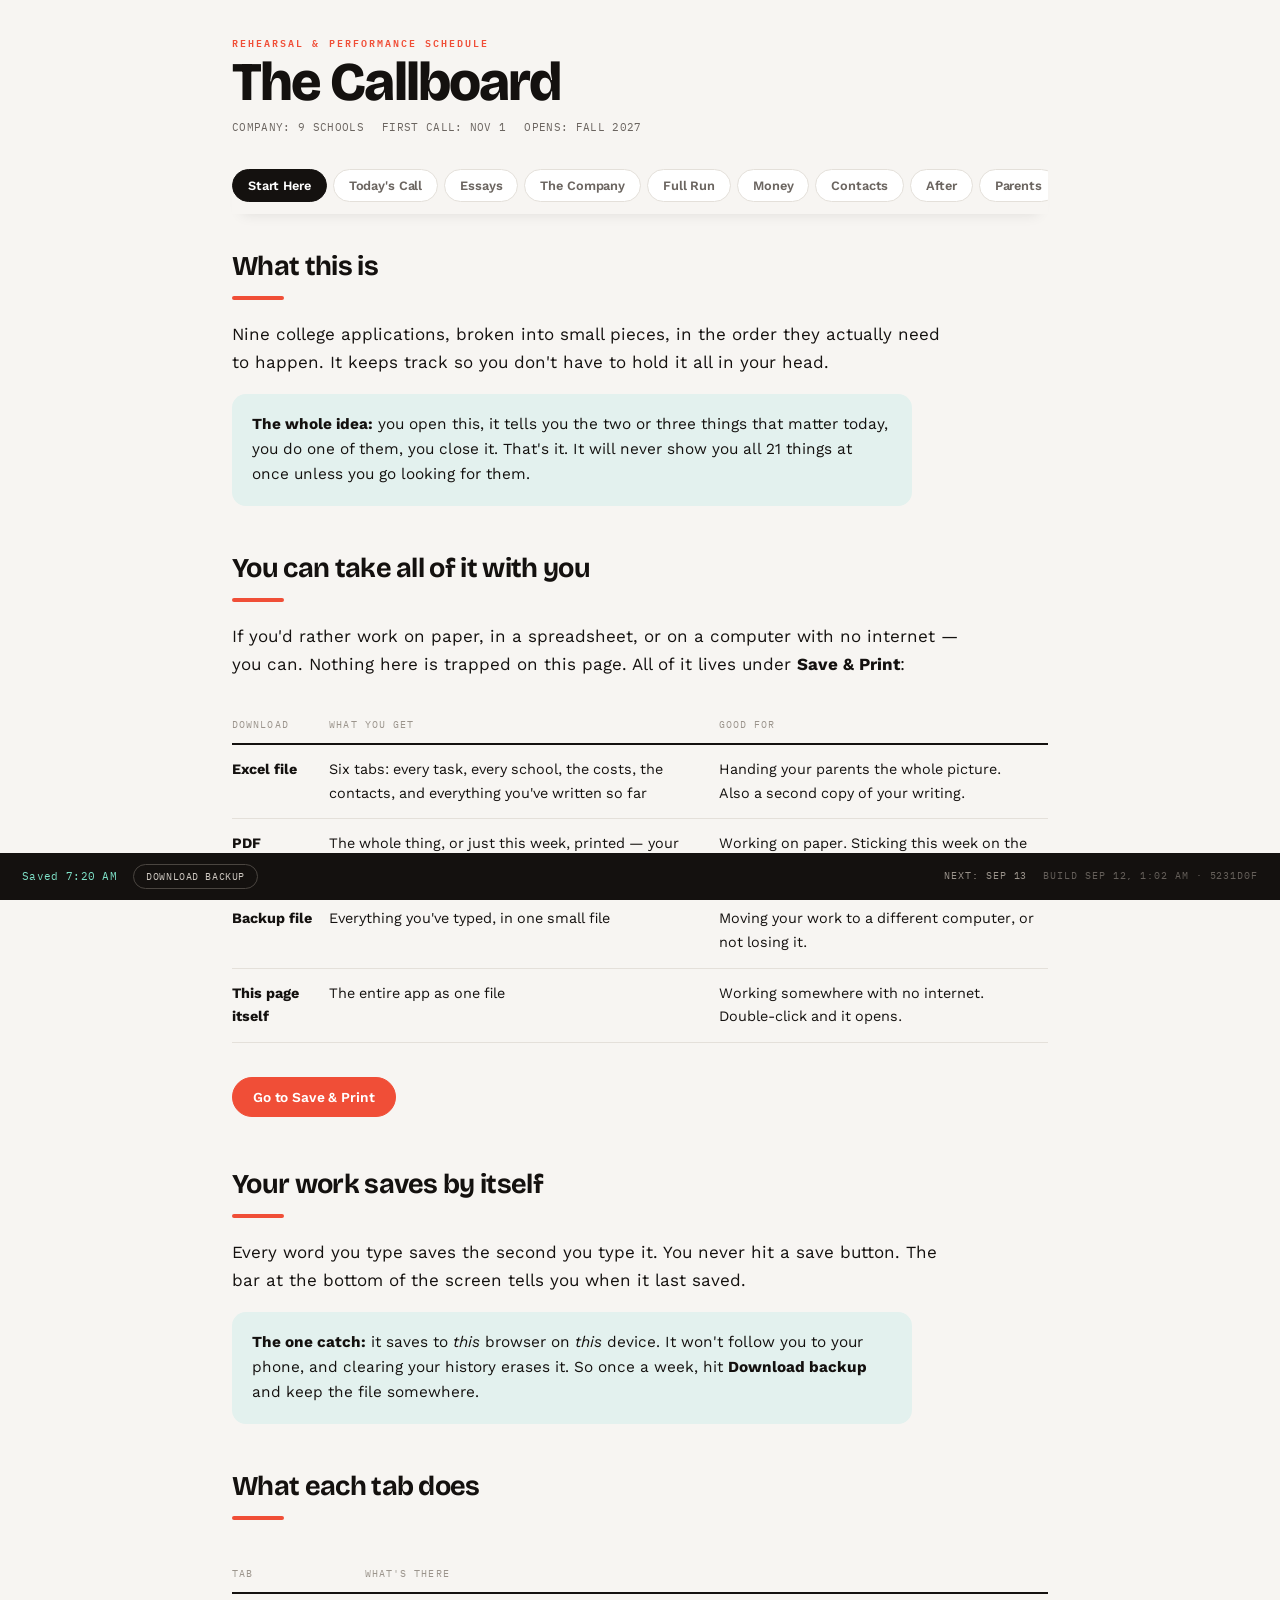
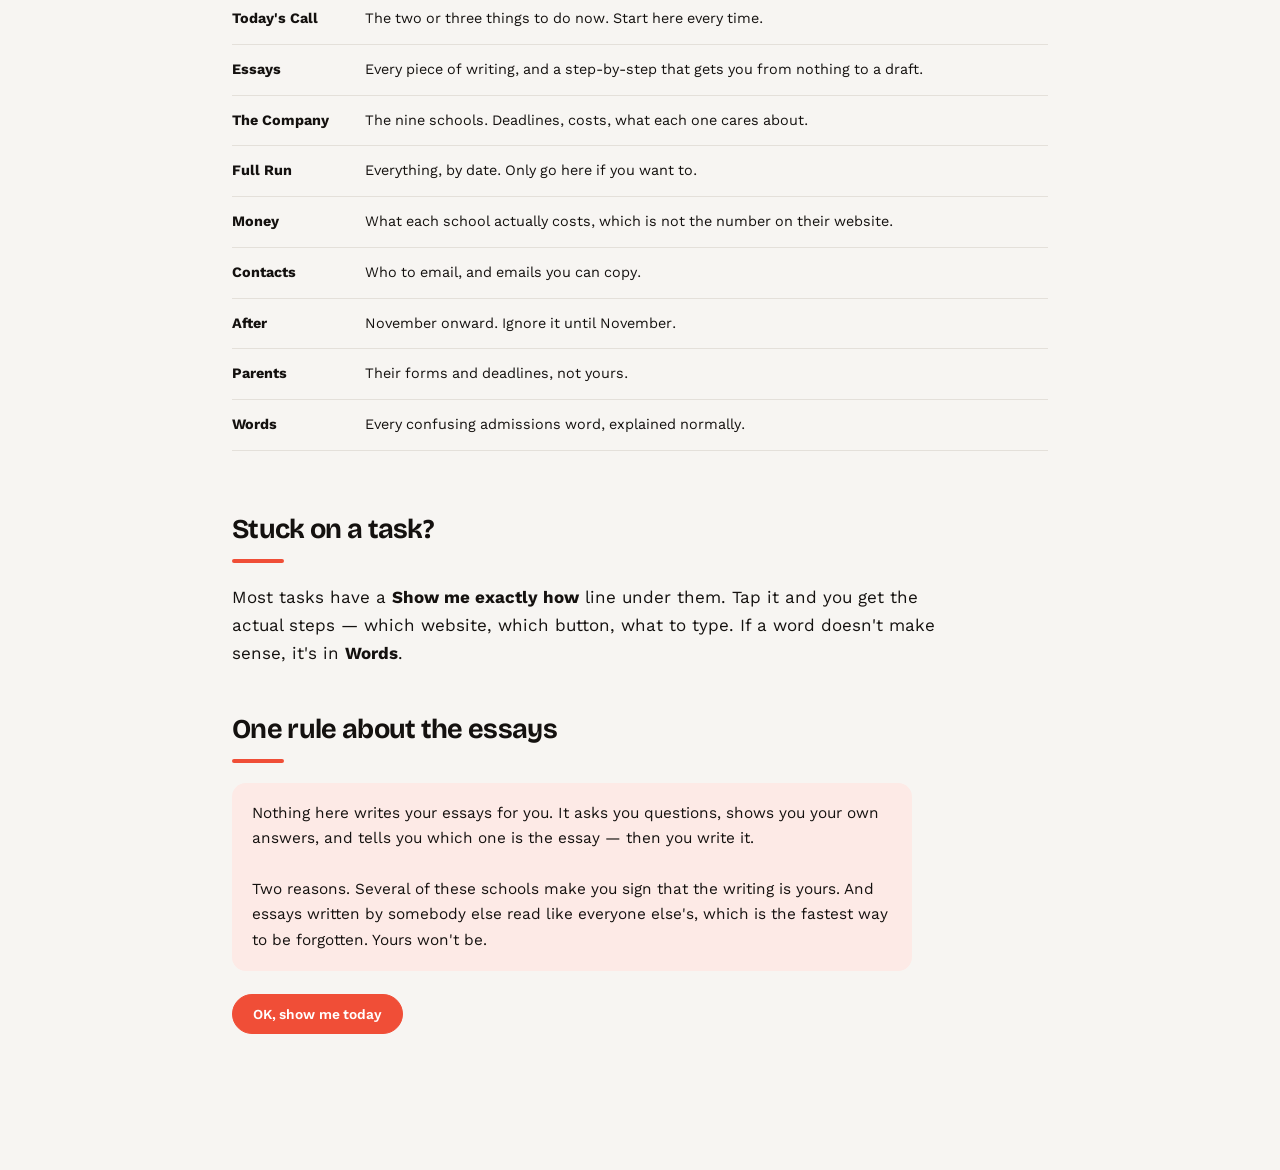
==== commit 779883ea: "Stamp every build and stop browsers serving a stale copy "It looks the same" is currently unanswerab" ====
--- a/index.html
+++ b/index.html
@@ -517,7 +517,8 @@
 
 <div class="saved"><b id="saveState">Saved to this device</b>
   <button id="quickSave">Download backup</button>
-  <span class="tag" style="margin-left:auto" id="nextUp"></span></div>
+  <span class="tag" style="margin-left:auto" id="nextUp"></span>
+  <span class="tag" style="opacity:.6">BUILD Sep 12, 1:02 AM  ·  5231d0f</span></div>
 
 <script>
 /* Single source of truth. The screen, the Excel export and the PDF all read from here. */
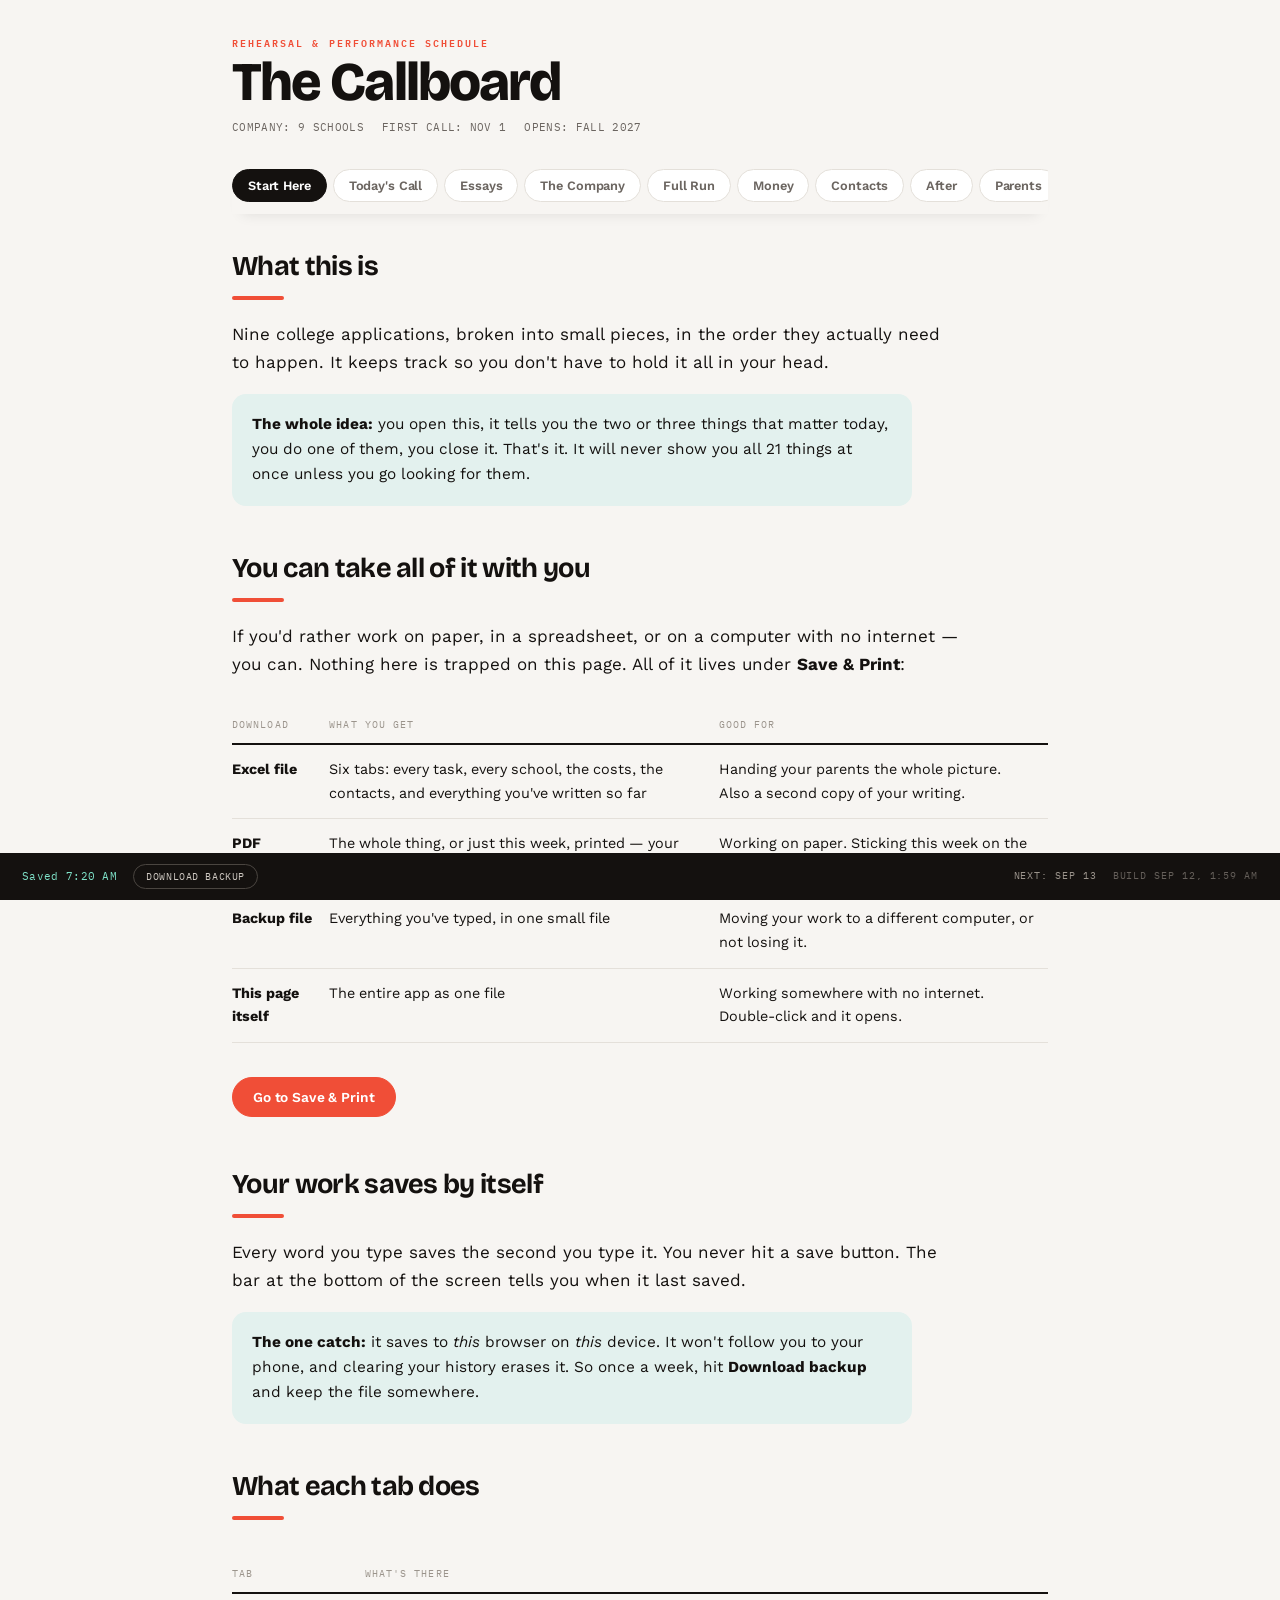
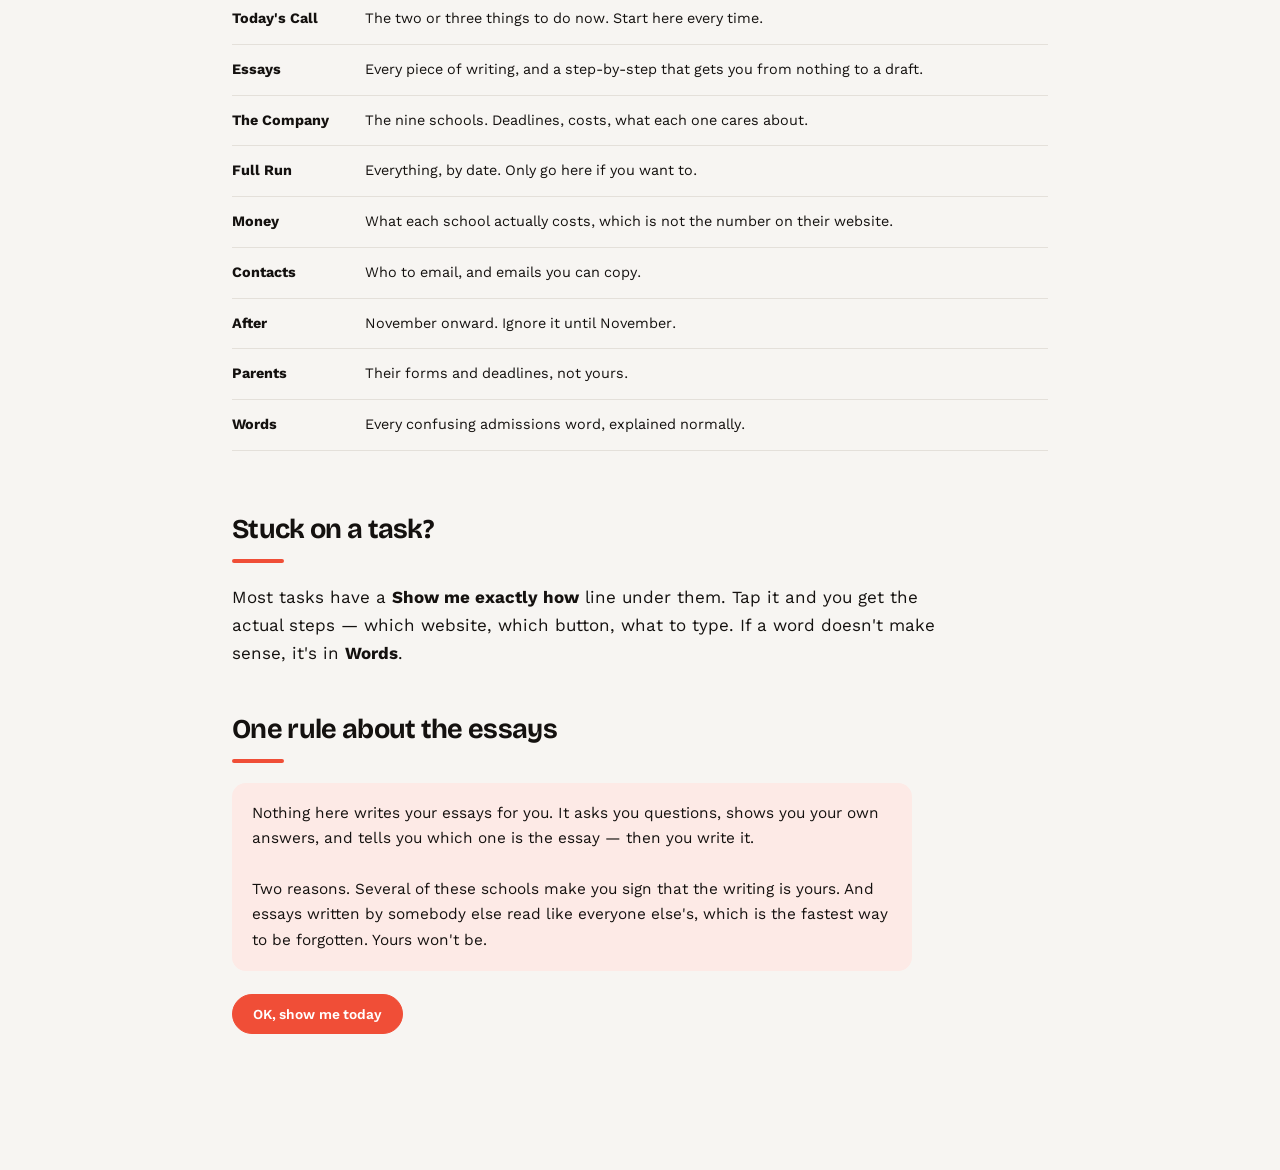
==== commit 8d9046f3: "Drop the commit SHA from the build stamp Read at build time it always names the previous commit, sin" ====
--- a/index.html
+++ b/index.html
@@ -518,7 +518,7 @@
 <div class="saved"><b id="saveState">Saved to this device</b>
   <button id="quickSave">Download backup</button>
   <span class="tag" style="margin-left:auto" id="nextUp"></span>
-  <span class="tag" style="opacity:.6">BUILD Sep 12, 1:02 AM  ·  5231d0f</span></div>
+  <span class="tag" style="opacity:.6">BUILD Sep 12, 1:59 AM</span></div>
 
 <script>
 /* Single source of truth. The screen, the Excel export and the PDF all read from here. */
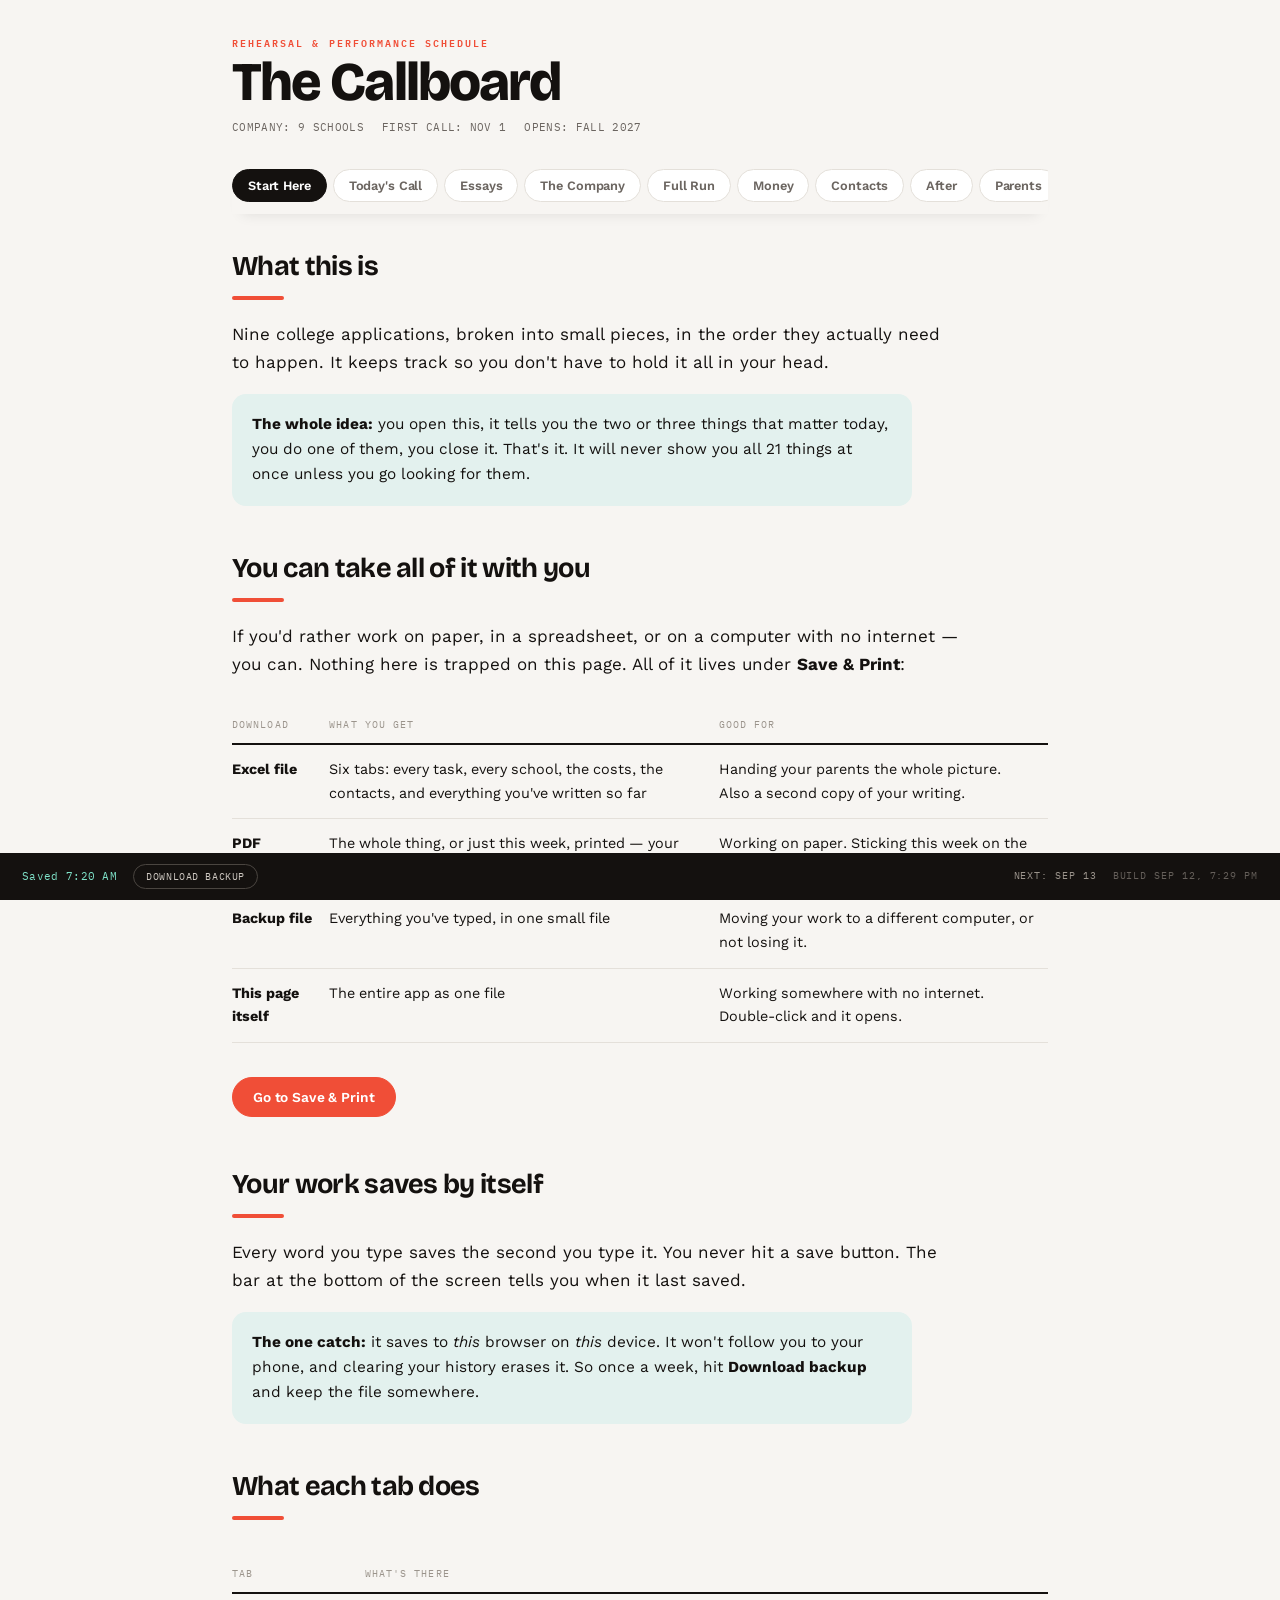
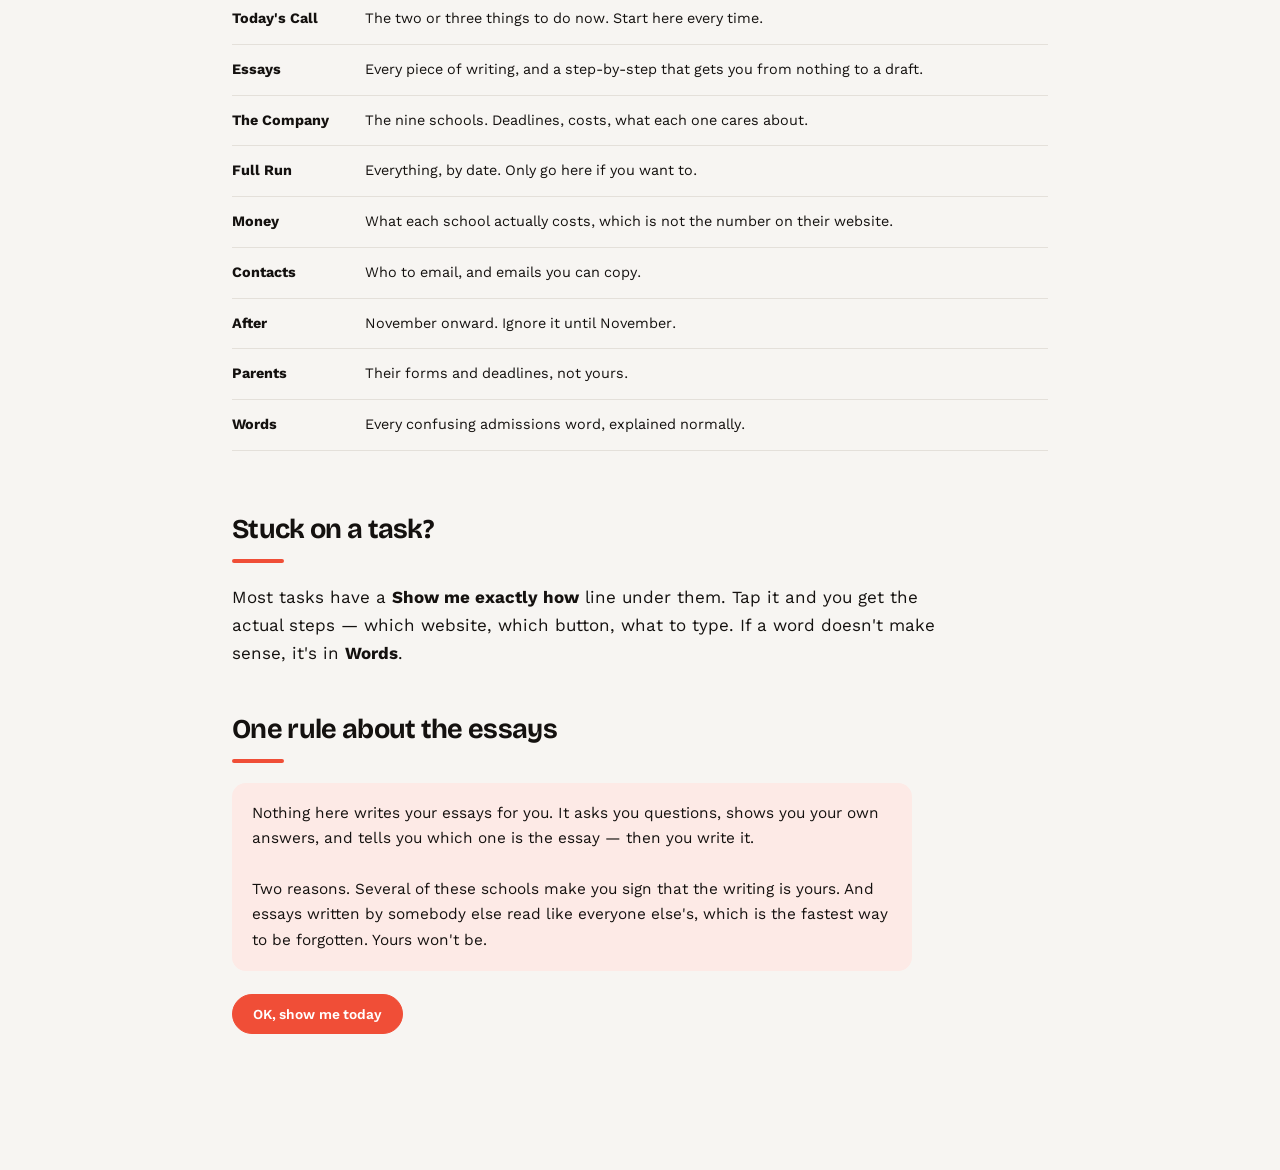
==== commit fc60d594: "Name the Holy Cross campus so the school can't be confused The research was done on College of the H" ====
--- a/index.html
+++ b/index.html
@@ -518,7 +518,7 @@
 <div class="saved"><b id="saveState">Saved to this device</b>
   <button id="quickSave">Download backup</button>
   <span class="tag" style="margin-left:auto" id="nextUp"></span>
-  <span class="tag" style="opacity:.6">BUILD Sep 12, 1:59 AM</span></div>
+  <span class="tag" style="opacity:.6">BUILD Sep 12, 7:29 PM</span></div>
 
 <script>
 /* Single source of truth. The screen, the Excel export and the PDF all read from here. */
@@ -677,6 +677,7 @@
     'Jazz Studies requires a prescreen from everyone, then a live audition — register by Jan 15.',
     'Music decisions not released until March–April.']},
   {n:'College of the Holy Cross', plan:'Early Decision II', due:'Jan 15', url:'https://www.holycross.edu/admissions-aid/how-to-apply', b:[
+    'Worcester, Massachusetts — about 45 miles west of Boston, roughly an hour by car or commuter rail. Not Holy Cross College in Notre Dame, Indiana, which is a different school.',
     'ED II is binding. Admitted means you go.',
     'Interviews highly recommended and actually used. Request in October, interview by Dec 5.',
     'Meets 100% of need. Full tuition grant at $100K or less.',
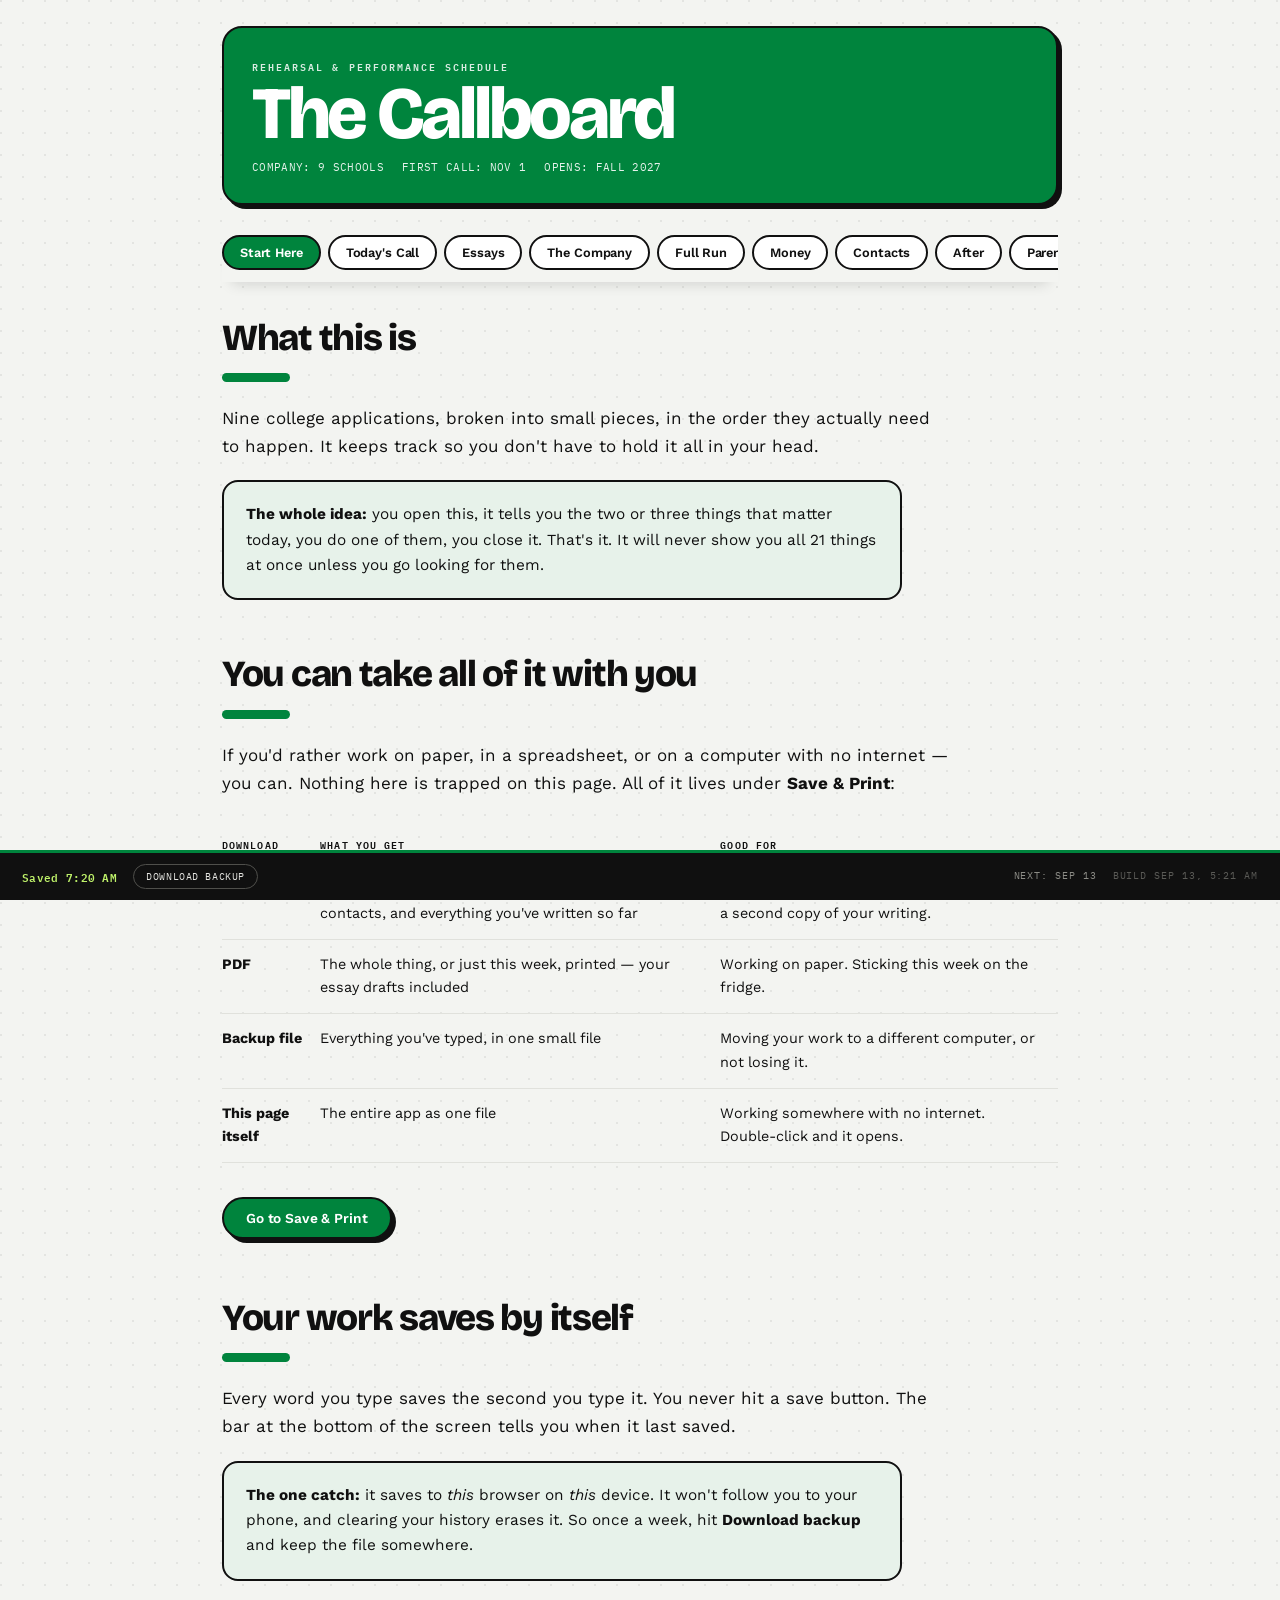
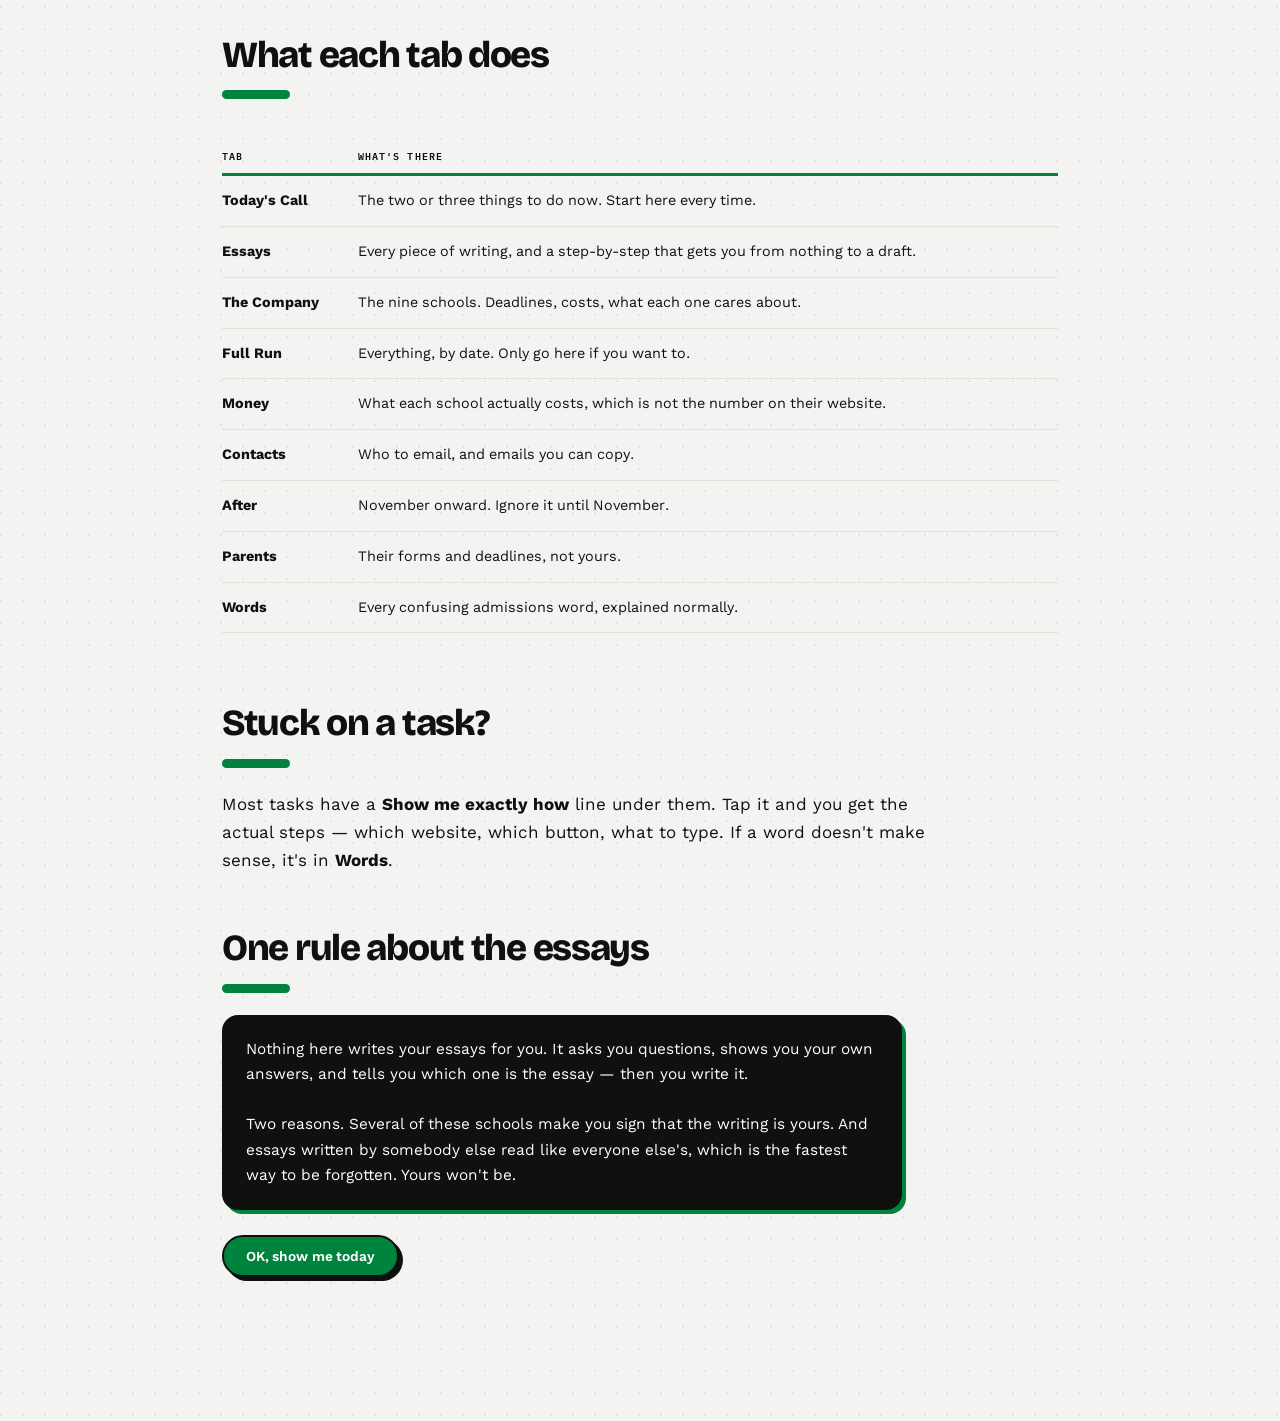
==== commit 9112020e: "Restyle in Dominican green, black and white The old palette was coral, teal and school-bus yellow wi" ====
--- a/index.html
+++ b/index.html
@@ -9,99 +9,116 @@
 <link rel="preconnect" href="https://fonts.gstatic.com" crossorigin>
 <link rel="stylesheet" href="https://fonts.googleapis.com/css2?family=Bricolage+Grotesque:opsz,wght@12..96,700;12..96,800&family=Work+Sans:ital,wght@0,400;0,500;0,600;1,400&family=IBM+Plex+Mono:wght@400;600&display=swap">
 <style>
-/* ── Design-studio workshop ────────────────────────────────────────────
-   A white wall, bold type, and sticky notes that mean something: coral
-   for what's urgent, yellow for what matters, teal for how things work.
-   Generous space on purpose — the whole point is that it never feels
-   like a wall of work. Light-first and committed; every color painted
-   explicitly so it holds on any host background.                      */
+/* ── Dominican green, studio-wall energy ───────────────────────────────
+   Three colors and nothing else: Dominican green, black, white. The fun
+   comes from how hard they are used — oversized type, flat color blocks,
+   hard offset "sticker" shadows, a faint dot grid like workshop paper.
+   Green is the hero, black is the structure, white is the air.
+   Urgency lives in the date chip, never in the card fill — green for due
+   now, lime for coming up, plain for later — so a week of deadlines reads
+   as a scannable list instead of a wall. Black is spent sparingly, on the
+   one or two blocks that have to stop you. Light-first and committed;
+   every color painted explicitly so it holds on any host background.   */
 :root{
-  --paper:#FFFFFF; --wall:#F7F5F2; --card:#FFFFFF;
-  --ink:#14110F; --dim:#6B6560; --faint:#9B948C; --line:#E4E0DA;
-  --coral:#F04E37; --coral-soft:#FDEAE6;
-  --teal:#0F7B6C; --teal-soft:#E3F1EE;
-  --sticky:#FFD84D; --sticky-soft:#FFF6D6;
+  --paper:#FFFFFF; --wall:#F3F4F1; --card:#FFFFFF;
+  --ink:#101010; --dim:#585854; --faint:#8C8C86; --line:#E0E1DC;
+  --green:#00843D;        /* Dominican kelly — fills, bars, large type  */
+  --green-deep:#00502B;   /* small text on white, needs the extra depth */
+  --green-pale:#E7F2EA;   /* washes                                     */
+  --mark:#BFF26A;         /* marker-pen highlight, a brightened green   */
   --disp:"Bricolage Grotesque","Archivo",sans-serif;
   --body:"Work Sans",system-ui,-apple-system,sans-serif;
   --mono:"IBM Plex Mono",ui-monospace,Menlo,monospace;
+  --pop:4px 4px 0 var(--ink);      /* the sticker shadow */
+  --pop-green:4px 4px 0 var(--green);
 }
 *{box-sizing:border-box}
-body{margin:0;background:var(--wall);color:var(--ink);font-family:var(--body);
-  font-size:17px;line-height:1.65;-webkit-text-size-adjust:100%}
-.sheet{max-width:860px;margin:0 auto;padding-inline:22px;padding-block:0 96px}
-
-/* ── masthead ── */
-.masthead{padding-block:34px 20px}
+body{margin:0;color:var(--ink);font-family:var(--body);
+  font-size:17px;line-height:1.65;-webkit-text-size-adjust:100%;
+  background-color:var(--wall);
+  background-image:radial-gradient(circle at 1px 1px, rgba(16,16,16,.07) 1px, transparent 0);
+  background-size:22px 22px}
+.sheet{max-width:880px;margin:0 auto;padding-inline:22px;padding-block:0 104px}
+
+/* ── masthead: one big green block, type as the graphic ── */
+.masthead{margin-block:26px 18px;padding:30px 28px 26px;background:var(--green);
+  color:#fff;border:2.5px solid var(--ink);border-radius:20px;box-shadow:var(--pop)}
 .eyebrow{font-family:var(--mono);font-size:.64rem;letter-spacing:.2em;text-transform:uppercase;
-  color:var(--coral);font-weight:600}
-h1{font-family:var(--disp);font-weight:800;font-size:clamp(2.2rem,8vw,3.4rem);
-  margin:.12em 0 .18em;letter-spacing:-.035em;line-height:.95;text-wrap:balance}
-.run{font-family:var(--mono);font-size:.68rem;color:var(--dim);display:flex;flex-wrap:wrap;
+  color:#fff;font-weight:600;opacity:.85}
+h1{font-family:var(--disp);font-weight:800;font-size:clamp(2.6rem,11vw,4.6rem);
+  margin:.1em 0 .16em;letter-spacing:-.045em;line-height:.88;text-wrap:balance;color:#fff}
+.run{font-family:var(--mono);font-size:.68rem;color:#fff;opacity:.9;display:flex;flex-wrap:wrap;
   gap:4px 18px;letter-spacing:.03em}
 
 /* ── tabs ── */
 nav{display:flex;overflow-x:auto;position:sticky;top:0;background:var(--wall);z-index:9;
-  scrollbar-width:none;gap:6px;padding-block:12px;margin-bottom:8px;
-  box-shadow:0 10px 14px -10px rgba(20,17,15,.10)}
+  scrollbar-width:none;gap:7px;padding-block:12px;margin-bottom:8px;
+  box-shadow:0 12px 14px -10px rgba(16,16,16,.14)}
 nav::-webkit-scrollbar{display:none}
-nav button{flex:0 0 auto;background:var(--paper);border:1.5px solid var(--line);
-  font-family:var(--body);font-size:.8rem;font-weight:600;color:var(--dim);
-  padding:8px 15px;cursor:pointer;border-radius:100px;letter-spacing:-.01em}
-nav button:hover{border-color:var(--ink);color:var(--ink)}
-nav button[aria-selected="true"]{background:var(--ink);border-color:var(--ink);color:var(--paper)}
-:focus-visible{outline:3px solid var(--coral);outline-offset:2px}
+nav button{flex:0 0 auto;background:var(--paper);border:2px solid var(--ink);
+  font-family:var(--body);font-size:.8rem;font-weight:600;color:var(--ink);
+  padding:8px 16px;cursor:pointer;border-radius:100px;letter-spacing:-.01em}
+nav button:hover{background:var(--mark)}
+nav button[aria-selected="true"]{background:var(--green);border-color:var(--ink);color:#fff}
+:focus-visible{outline:3px solid var(--green);outline-offset:2px}
 
 section{padding-block:22px}
-h2{font-family:var(--disp);font-weight:700;font-size:clamp(1.35rem,3.6vw,1.7rem);
-  margin:48px 0 0;letter-spacing:-.025em;line-height:1.1;text-wrap:balance}
+h2{font-family:var(--disp);font-weight:800;font-size:clamp(1.6rem,5vw,2.3rem);
+  margin:56px 0 0;letter-spacing:-.035em;line-height:1.02;text-wrap:balance}
 h2:first-child{margin-top:8px}
-.rule{height:4px;width:52px;background:var(--coral);margin:14px 0 20px;border-radius:2px}
+.rule{height:9px;width:68px;background:var(--green);margin:16px 0 22px;border-radius:100px}
 h3{font-family:var(--body);font-weight:600;font-size:1.06rem;margin:0;line-height:1.35;
   letter-spacing:-.012em}
 p{margin:.75em 0;max-width:66ch}
 
 /* ── task cards ── */
-.call{display:grid;grid-template-columns:74px 1fr;gap:0 18px;padding:20px;
-  background:var(--card);border:1.5px solid var(--line);border-radius:14px;
-  margin-bottom:12px;align-items:start;
-  box-shadow:0 1px 0 rgba(20,17,15,.03)}
-.call.hot{border-color:var(--coral);box-shadow:0 3px 0 var(--coral-soft)}
-.call.soon{border-color:var(--sticky);box-shadow:0 3px 0 var(--sticky-soft)}
-.slot{font-family:var(--mono);font-size:.66rem;line-height:1.45;text-align:right;padding-top:3px;
-  color:var(--faint);font-variant-numeric:tabular-nums;letter-spacing:.02em}
-.slot b{display:block;font-weight:600;font-size:.76rem;color:var(--ink)}
-.call.hot .slot b{color:var(--coral)}
+.call{display:grid;grid-template-columns:84px 1fr;gap:0 18px;padding:20px;
+  background:var(--card);border:2px solid var(--ink);border-radius:16px;
+  margin-bottom:14px;align-items:start;box-shadow:var(--pop)}
+/* Urgency is carried by the date chip, not by flooding the card. Green =
+   due now, lime = coming up, plain = later. The cards stay white and airy. */
+.call.hot{border-width:2.5px;box-shadow:var(--pop-green)}
+.slot{font-family:var(--mono);font-size:.62rem;line-height:1.3;text-align:center;
+  padding:9px 6px 8px;border-radius:11px;background:var(--wall);
+  border:1.5px solid var(--line);color:var(--dim);
+  font-variant-numeric:tabular-nums;letter-spacing:.02em}
+.slot b{display:block;font-weight:600;font-size:1.12rem;color:var(--ink);letter-spacing:-.03em;
+  margin-bottom:1px}
+.call.hot .slot{background:var(--green);border-color:var(--green);color:rgba(255,255,255,.78)}
+.call.hot .slot b{color:#fff}
+.call.soon .slot{background:var(--mark);border-color:var(--ink);color:#3A5416}
 .tick{display:flex;gap:14px;align-items:flex-start;cursor:pointer}
-.tick input{appearance:none;width:24px;height:24px;flex:0 0 auto;margin:0;
-  border:2px solid var(--ink);border-radius:7px;background:var(--paper);
+.tick input{appearance:none;width:26px;height:26px;flex:0 0 auto;margin:0;
+  border:2.5px solid var(--ink);border-radius:8px;background:var(--paper);
   cursor:pointer;position:relative}
-.tick input:hover{background:var(--sticky-soft)}
-.tick input:checked{background:var(--teal);border-color:var(--teal)}
-.tick input:checked::after{content:"";position:absolute;left:8px;top:3px;width:5px;height:11px;
+.tick input:hover{background:var(--mark)}
+.tick input:checked{background:var(--green);border-color:var(--green)}
+.tick input:checked::after{content:"";position:absolute;left:8px;top:3px;width:6px;height:12px;
   border:solid #fff;border-width:0 3px 3px 0;transform:rotate(42deg)}
-.call.off{opacity:.42;border-color:var(--line);box-shadow:none}
+.call.off{opacity:.4;box-shadow:none;border-color:var(--line)}
 .call.off h3{text-decoration:line-through} .call.off .why{display:none}
 .why{font-size:.94rem;color:var(--dim);margin-top:8px;max-width:60ch}
 .who{display:inline-block;font-family:var(--mono);font-size:.6rem;letter-spacing:.1em;
-  text-transform:uppercase;color:var(--teal);background:var(--teal-soft);
-  padding:3px 9px;border-radius:100px;margin-top:11px}
+  text-transform:uppercase;color:var(--green-deep);background:var(--green-pale);
+  padding:4px 10px;border-radius:100px;margin-top:12px;font-weight:600}
 
 /* ── the week off, as a sticky note ── */
-.dark-strip{margin:24px 0;padding:22px 24px;background:var(--sticky);border-radius:14px;
-  transform:rotate(-.5deg);box-shadow:0 4px 0 rgba(20,17,15,.08)}
-.dark-strip .lbl{font-family:var(--disp);font-size:1.7rem;letter-spacing:-.02em;
+.dark-strip{margin:28px 0;padding:24px 26px;background:var(--mark);border-radius:16px;
+  border:2.5px solid var(--ink);transform:rotate(-1deg);box-shadow:var(--pop)}
+.dark-strip .lbl{font-family:var(--disp);font-size:2rem;letter-spacing:-.035em;
   font-weight:800;color:var(--ink);line-height:1}
-.dark-strip .sub{font-family:var(--mono);font-size:.68rem;color:#6B5A17;margin-top:7px;
+.dark-strip .sub{font-family:var(--mono);font-size:.68rem;color:#2F4A12;margin-top:8px;
   letter-spacing:.03em}
 
 /* ── callouts ── */
-.note,.flag,.material{padding:18px 20px;margin:18px 0;font-size:.96rem;border-radius:14px;
-  max-width:68ch}
-.note{background:var(--teal-soft);color:var(--ink)}
-.flag{background:var(--coral-soft);color:var(--ink)}
-.material{background:var(--sticky-soft)}
+.note,.flag,.material{padding:20px 22px;margin:20px 0;font-size:.96rem;border-radius:16px;
+  max-width:68ch;border:2px solid var(--ink)}
+.note{background:var(--green-pale);color:var(--ink)}
+.flag{background:var(--ink);color:#fff;box-shadow:var(--pop-green)}
+.flag strong{color:var(--mark)}
+.material{background:var(--paper);border-style:dashed;transform:rotate(.4deg)}
 .material h4{font-family:var(--mono);font-size:.62rem;letter-spacing:.14em;text-transform:uppercase;
-  margin:0 0 10px;color:#7A6410}
+  margin:0 0 10px;color:var(--green-deep);font-weight:600}
 .material dt{font-weight:600;margin-top:12px;font-size:.88rem;color:var(--dim)}
 .material dd{margin:3px 0 0;color:var(--ink);white-space:pre-wrap}
 .tally{font-family:var(--mono);font-size:.7rem;color:var(--faint);margin-top:26px;
@@ -109,139 +126,163 @@
 
 /* ── essay cards ── */
 .pick{display:block;width:100%;text-align:left;background:var(--card);
-  border:1.5px solid var(--line);padding:20px;margin-bottom:12px;cursor:pointer;
-  font-family:inherit;color:var(--ink);border-radius:14px}
-.pick:hover{border-color:var(--coral);box-shadow:0 3px 0 var(--coral-soft)}
-.pick .t{font-family:var(--disp);font-size:1.22rem;font-weight:700;letter-spacing:-.022em}
+  border:2px solid var(--ink);padding:22px;margin-bottom:14px;cursor:pointer;
+  font-family:inherit;color:var(--ink);border-radius:16px;box-shadow:var(--pop)}
+.pick:hover{box-shadow:var(--pop-green);transform:translate(-1px,-1px)}
+.pick .t{font-family:var(--disp);font-size:1.3rem;font-weight:800;letter-spacing:-.03em}
 .pick .s{font-family:var(--mono);font-size:.63rem;letter-spacing:.06em;text-transform:uppercase;
   color:var(--faint);margin-top:5px}
-.pick .bar{height:7px;background:var(--wall);margin-top:14px;border-radius:100px;overflow:hidden}
-.pick .bar i{display:block;height:100%;background:var(--teal);border-radius:100px}
-.pick .pct{font-family:var(--mono);font-size:.63rem;color:var(--dim);margin-top:7px}
+.pick .bar{height:10px;background:var(--wall);margin-top:15px;border-radius:100px;overflow:hidden;
+  border:1.5px solid var(--ink)}
+.pick .bar i{display:block;height:100%;background:var(--green)}
+.pick .pct{font-family:var(--mono);font-size:.63rem;color:var(--green-deep);margin-top:7px;
+  font-weight:600}
 
 /* ── the four steps ── */
-.steps{display:flex;gap:6px;margin:22px 0;flex-wrap:wrap}
+.steps{display:flex;gap:7px;margin:24px 0;flex-wrap:wrap}
 .steps button{flex:1 1 0;min-width:86px;background:var(--paper);
-  border:1.5px solid var(--line);font-family:var(--body);font-size:.82rem;font-weight:600;
-  color:var(--dim);padding:11px 8px;cursor:pointer;border-radius:12px;letter-spacing:-.01em}
-.steps button:hover{border-color:var(--ink);color:var(--ink)}
-.steps button[aria-selected="true"]{background:var(--ink);border-color:var(--ink);color:var(--paper)}
-.steps button .n{display:block;font-family:var(--mono);font-size:.56rem;opacity:.7;
+  border:2px solid var(--ink);font-family:var(--body);font-size:.82rem;font-weight:600;
+  color:var(--ink);padding:12px 8px;cursor:pointer;border-radius:12px;letter-spacing:-.01em}
+.steps button:hover{background:var(--mark)}
+.steps button[aria-selected="true"]{background:var(--green);border-color:var(--ink);color:#fff}
+.steps button .n{display:block;font-family:var(--mono);font-size:.56rem;opacity:.72;
   font-weight:400;margin-top:3px;letter-spacing:.04em}
-.qcard{background:var(--card);border:1.5px solid var(--line);padding:26px;border-radius:14px}
+.qcard{background:var(--card);border:2.5px solid var(--ink);padding:28px;border-radius:18px;
+  box-shadow:var(--pop-green)}
 .qnum{font-family:var(--mono);font-size:.63rem;letter-spacing:.14em;text-transform:uppercase;
-  color:var(--coral);font-weight:600;margin-bottom:11px}
-.qtext{font-family:var(--disp);font-size:1.4rem;font-weight:700;line-height:1.22;
-  margin:0 0 10px;letter-spacing:-.025em;text-wrap:balance}
+  color:var(--green-deep);font-weight:600;margin-bottom:12px}
+.qtext{font-family:var(--disp);font-size:1.6rem;font-weight:800;line-height:1.14;
+  margin:0 0 12px;letter-spacing:-.035em;text-wrap:balance}
 .qhint{font-size:.94rem;color:var(--dim);margin:0 0 6px;max-width:60ch}
-.qnav{display:flex;gap:10px;align-items:center;margin-top:18px;flex-wrap:wrap}
-.dots{display:flex;gap:6px;margin-left:auto}
-.dots i{width:9px;height:9px;border-radius:50%;background:var(--line);display:block}
-.dots i.on{background:var(--coral)} .dots i.filled{background:var(--teal)}
+.qnav{display:flex;gap:10px;align-items:center;margin-top:20px;flex-wrap:wrap}
+.dots{display:flex;gap:7px;margin-left:auto}
+.dots i{width:11px;height:11px;border-radius:50%;background:var(--paper);display:block;
+  border:2px solid var(--line)}
+.dots i.on{background:var(--ink);border-color:var(--ink)}
+.dots i.filled{background:var(--green);border-color:var(--green)}
 
 textarea{width:100%;font-family:var(--body);font-size:1rem;padding:16px;
-  border:1.5px solid var(--line);background:var(--paper);color:var(--ink);resize:vertical;
+  border:2px solid var(--ink);background:var(--paper);color:var(--ink);resize:vertical;
   line-height:1.65;min-height:104px;border-radius:12px}
-textarea:focus-visible{outline:3px solid var(--coral);outline-offset:1px;border-color:var(--coral)}
+textarea:focus-visible{outline:3px solid var(--green);outline-offset:1px}
 textarea::placeholder{color:var(--faint)}
 .count{font-family:var(--mono);font-size:.66rem;color:var(--faint);text-align:right;
   margin-top:7px;font-variant-numeric:tabular-nums}
-.count.over{color:var(--coral);font-weight:600}
-.promptbox{background:var(--card);border:1.5px solid var(--ink);padding:20px;margin:16px 0;
-  font-size:1rem;border-radius:14px;max-width:68ch}
+.count.over{color:#fff;background:var(--ink);font-weight:600;display:inline-block;
+  float:right;padding:2px 9px;border-radius:100px}
+.promptbox{background:var(--paper);border:2.5px solid var(--ink);padding:22px;margin:18px 0;
+  font-size:1rem;border-radius:16px;max-width:68ch;box-shadow:var(--pop)}
 .promptbox cite{font-style:normal;display:block;font-family:var(--mono);font-size:.62rem;
   letter-spacing:.1em;text-transform:uppercase;color:var(--faint);margin-top:12px}
 ol.shape{padding-left:22px;font-size:.96rem;max-width:62ch} ol.shape li{margin:.65em 0}
 
-details{border-bottom:1.5px solid var(--line);padding:16px 0}
+details{border-bottom:2px solid var(--line);padding:16px 0}
 summary{cursor:pointer;font-weight:600;font-size:1rem;list-style:none;display:flex;
-  gap:11px;align-items:baseline;color:var(--ink);letter-spacing:-.012em}
+  gap:12px;align-items:baseline;color:var(--ink);letter-spacing:-.012em}
 summary::-webkit-details-marker{display:none}
-summary::before{content:"+";font-family:var(--mono);color:var(--coral);font-weight:600;
-  font-size:1.1rem;line-height:1}
+summary::before{content:"+";font-family:var(--mono);color:var(--green);font-weight:600;
+  font-size:1.25rem;line-height:1}
 details[open] summary::before{content:"\2212"}
-.inner{padding:14px 0 4px 24px;font-size:.96rem;max-width:64ch}
+.inner{padding:14px 0 4px 26px;font-size:.96rem;max-width:64ch}
 .inner ul{padding-left:20px;margin:.6em 0} .inner li{margin:.4em 0}
 
 /* ── step-by-step ── */
-details.how{border:0;border-top:1.5px dashed var(--line);margin-top:16px;padding:14px 0 0}
-details.how summary{font-family:var(--body);font-size:.84rem;font-weight:600;color:var(--coral)}
-details.how summary::before{content:"\2192";font-size:.95rem}
+details.how{border:0;border-top:2px dashed var(--line);margin-top:18px;padding:16px 0 0}
+details.how summary{font-family:var(--body);font-size:.84rem;font-weight:600;
+  color:var(--green-deep)}
+details.how summary::before{content:"\2192";font-size:1rem;color:var(--green)}
 details.how[open] summary::before{content:"\2193"}
 details.how ol{margin:16px 0 4px;padding-left:0;list-style:none;counter-reset:s;max-width:62ch}
-details.how li{margin:0 0 14px;line-height:1.6;font-size:.96rem;counter-increment:s;
-  position:relative;padding-left:40px}
-details.how li::before{content:counter(s);position:absolute;left:0;top:1px;
-  width:26px;height:26px;border-radius:50%;background:var(--sticky);color:var(--ink);
-  font-family:var(--mono);font-size:.74rem;font-weight:600;display:flex;
+details.how li{margin:0 0 15px;line-height:1.6;font-size:.96rem;counter-increment:s;
+  position:relative;padding-left:44px}
+details.how li::before{content:counter(s);position:absolute;left:0;top:0;
+  width:30px;height:30px;border-radius:50%;background:var(--green);color:#fff;
+  font-family:var(--mono);font-size:.8rem;font-weight:600;display:flex;
   align-items:center;justify-content:center}
-details.how b{font-weight:600;background:var(--sticky-soft);padding:1px 5px;border-radius:4px}
-
-.btn{font-family:var(--body);font-size:.86rem;font-weight:600;padding:11px 20px;
-  border:1.5px solid var(--ink);background:var(--paper);color:var(--ink);cursor:pointer;
+details.how b{font-weight:600;background:var(--mark);padding:1px 6px;border-radius:4px}
+
+.btn{font-family:var(--body);font-size:.86rem;font-weight:600;padding:11px 22px;
+  border:2px solid var(--ink);background:var(--paper);color:var(--ink);cursor:pointer;
   margin:5px 8px 5px 0;display:inline-block;text-decoration:none;border-radius:100px;
   letter-spacing:-.01em}
-.btn:hover{background:var(--ink);color:var(--paper)}
-.btn.go{background:var(--coral);border-color:var(--coral);color:#fff}
-.btn.go:hover{background:var(--ink);border-color:var(--ink)}
-.btn[disabled]{opacity:.3;cursor:not-allowed}
+.btn:hover{background:var(--mark)}
+.btn.go{background:var(--green);border-color:var(--ink);color:#fff;box-shadow:var(--pop)}
+.btn.go:hover{background:var(--ink);color:#fff}
+.btn[disabled]{opacity:.3;cursor:not-allowed;box-shadow:none}
 .tag{font-family:var(--mono);font-size:.64rem;letter-spacing:.09em;text-transform:uppercase;
   color:var(--faint)}
 .unv{font-family:var(--mono);font-size:.6rem;letter-spacing:.08em;text-transform:uppercase;
-  color:#8A5A00;background:var(--sticky-soft);padding:2px 7px;border-radius:100px}
-.chips{display:flex;flex-wrap:wrap;gap:7px;margin-bottom:20px}
-.chips button{font-family:var(--body);font-size:.78rem;font-weight:500;padding:6px 14px;
-  border:1.5px solid var(--line);background:var(--paper);color:var(--dim);cursor:pointer;
+  color:var(--ink);background:var(--mark);padding:3px 8px;border-radius:100px;font-weight:600}
+.chips{display:flex;flex-wrap:wrap;gap:8px;margin-bottom:22px}
+.chips button{font-family:var(--body);font-size:.78rem;font-weight:600;padding:6px 15px;
+  border:2px solid var(--ink);background:var(--paper);color:var(--ink);cursor:pointer;
   border-radius:100px}
-.chips button[aria-pressed="true"]{background:var(--teal);color:#fff;border-color:var(--teal)}
+.chips button:hover{background:var(--mark)}
+.chips button[aria-pressed="true"]{background:var(--green);color:#fff;border-color:var(--ink)}
 .day{font-family:var(--mono);font-size:.66rem;letter-spacing:.14em;text-transform:uppercase;
-  color:var(--coral);font-weight:600;margin:30px 0 10px;font-variant-numeric:tabular-nums}
+  color:#fff;background:var(--ink);font-weight:600;margin:34px 0 12px;
+  font-variant-numeric:tabular-nums;display:inline-block;padding:5px 12px;border-radius:100px}
 
 .scroll{overflow-x:auto}
 table{width:100%;border-collapse:collapse;font-size:.9rem;margin:16px 0;min-width:440px}
 th{font-family:var(--mono);font-size:.62rem;letter-spacing:.11em;text-transform:uppercase;
-  color:var(--faint);font-weight:400;text-align:left;padding:10px 14px 10px 0;
-  border-bottom:2px solid var(--ink)}
+  color:var(--ink);font-weight:600;text-align:left;padding:10px 14px 10px 0;
+  border-bottom:3px solid var(--green)}
 td{padding:13px 14px 13px 0;border-bottom:1px solid var(--line);vertical-align:top;
   font-variant-numeric:tabular-nums}
 td:first-child{font-weight:600}
 
 #glossary{margin:0}
-.term{padding:18px 0;border-bottom:1.5px solid var(--line)}
-.term dt{font-family:var(--disp);font-size:1.08rem;font-weight:700;letter-spacing:-.02em}
+.term{padding:20px 0;border-bottom:2px solid var(--line)}
+.term dt{font-family:var(--disp);font-size:1.15rem;font-weight:800;letter-spacing:-.03em}
 .term dd{margin:6px 0 0;font-size:.96rem;color:var(--dim);max-width:62ch}
 
-.saved{position:fixed;bottom:0;left:0;right:0;background:var(--ink);color:#CFC9C2;
+.saved{position:fixed;bottom:0;left:0;right:0;background:var(--ink);color:#E6E6E2;
   font-family:var(--mono);font-size:.66rem;padding:11px 22px;display:flex;gap:16px;
-  flex-wrap:wrap;align-items:center;z-index:20;letter-spacing:.03em}
-.saved b{color:#CFC9C2;font-weight:400}
-.saved .ok{color:#7FE3C9}
+  flex-wrap:wrap;align-items:center;z-index:20;letter-spacing:.03em;
+  border-top:3px solid var(--green)}
+.saved b{color:#E6E6E2;font-weight:400}
+.saved .ok{color:var(--mark);font-weight:600}
 .saved button{font-family:var(--mono);font-size:.62rem;letter-spacing:.06em;
-  text-transform:uppercase;background:none;border:1px solid #4A4540;color:#CFC9C2;
+  text-transform:uppercase;background:none;border:1.5px solid #4F4F4B;color:#E6E6E2;
   padding:5px 12px;cursor:pointer;border-radius:100px}
-.saved button:hover{background:var(--paper);color:var(--ink);border-color:var(--paper)}
+.saved button:hover{background:var(--mark);color:var(--ink);border-color:var(--mark)}
 .printed{display:none;white-space:pre-wrap}
 
+/* On a phone the date column starves the text into a three-word ribbon,
+   so the chip goes horizontal above the task and the words get the width. */
+@media (max-width:560px){
+  .call{grid-template-columns:1fr;gap:13px 0;padding:18px}
+  .slot{justify-self:start;padding:5px 12px;text-align:left;border-radius:100px}
+  .slot b{display:inline;font-size:.92rem;margin:0 7px 0 0}
+}
 @media (max-width:430px){
-  .call{grid-template-columns:58px 1fr;gap:0 12px;padding:16px}
-  body{font-size:16px} .qtext{font-size:1.2rem}
+  body{background-size:18px 18px;font-size:16px}
+  .masthead{padding:24px 20px 22px;border-radius:16px}
+  .qtext{font-size:1.3rem} .qcard{padding:20px}
   .steps button{min-width:0;flex:1 1 44%;font-size:.76rem}
 }
 @media (prefers-reduced-motion:reduce){*{transition:none!important;animation:none!important}}
 
 @media print{
   nav,.steps,.saved,.btn,.chips,.qnav,.dots{display:none!important}
-  body,.sheet{background:#fff!important;font-size:10.5pt;max-width:100%;padding:0}
+  body,.sheet{background:#fff!important;background-image:none!important;
+    font-size:10.5pt;max-width:100%;padding:0}
   section[hidden]{display:block!important}
   section{page-break-before:always;padding-block:12pt}
   section:first-of-type{page-break-before:avoid}
   textarea{display:none} .printed{display:block;border:1px solid #bbb;padding:8pt;font-size:10pt}
+  .masthead{background:#fff!important;color:#000!important;border:2px solid #000!important}
+  .masthead h1,.masthead .eyebrow,.masthead .run{color:#000!important;opacity:1}
   .call,.note,.flag,.material,.promptbox,.qcard,.pick,.term,details{
     box-shadow:none!important;transform:none!important;page-break-inside:avoid;
     border:1px solid #bbb!important}
+  .call.hot,.flag{background:#fff!important;color:#000!important;border:2px solid #000!important}
+  .call.hot .why,.call.hot .slot,.call.hot .slot b{color:#000!important}
   .dark-strip{background:#fff!important;border:2px solid #000!important}
+  .day{background:#fff!important;color:#000!important;padding:0}
   details .inner{display:block!important}
-  details.how li::before{background:#eee!important}
+  details.how li::before{background:#eee!important;color:#000!important}
   a[href^="http"]::after{content:" (" attr(href) ")";font-size:8pt;color:#555}
 }
 
@@ -518,7 +559,7 @@
 <div class="saved"><b id="saveState">Saved to this device</b>
   <button id="quickSave">Download backup</button>
   <span class="tag" style="margin-left:auto" id="nextUp"></span>
-  <span class="tag" style="opacity:.6">BUILD Sep 12, 7:29 PM</span></div>
+  <span class="tag" style="opacity:.6">BUILD Sep 13, 5:21 AM</span></div>
 
 <script>
 /* Single source of truth. The screen, the Excel export and the PDF all read from here. */
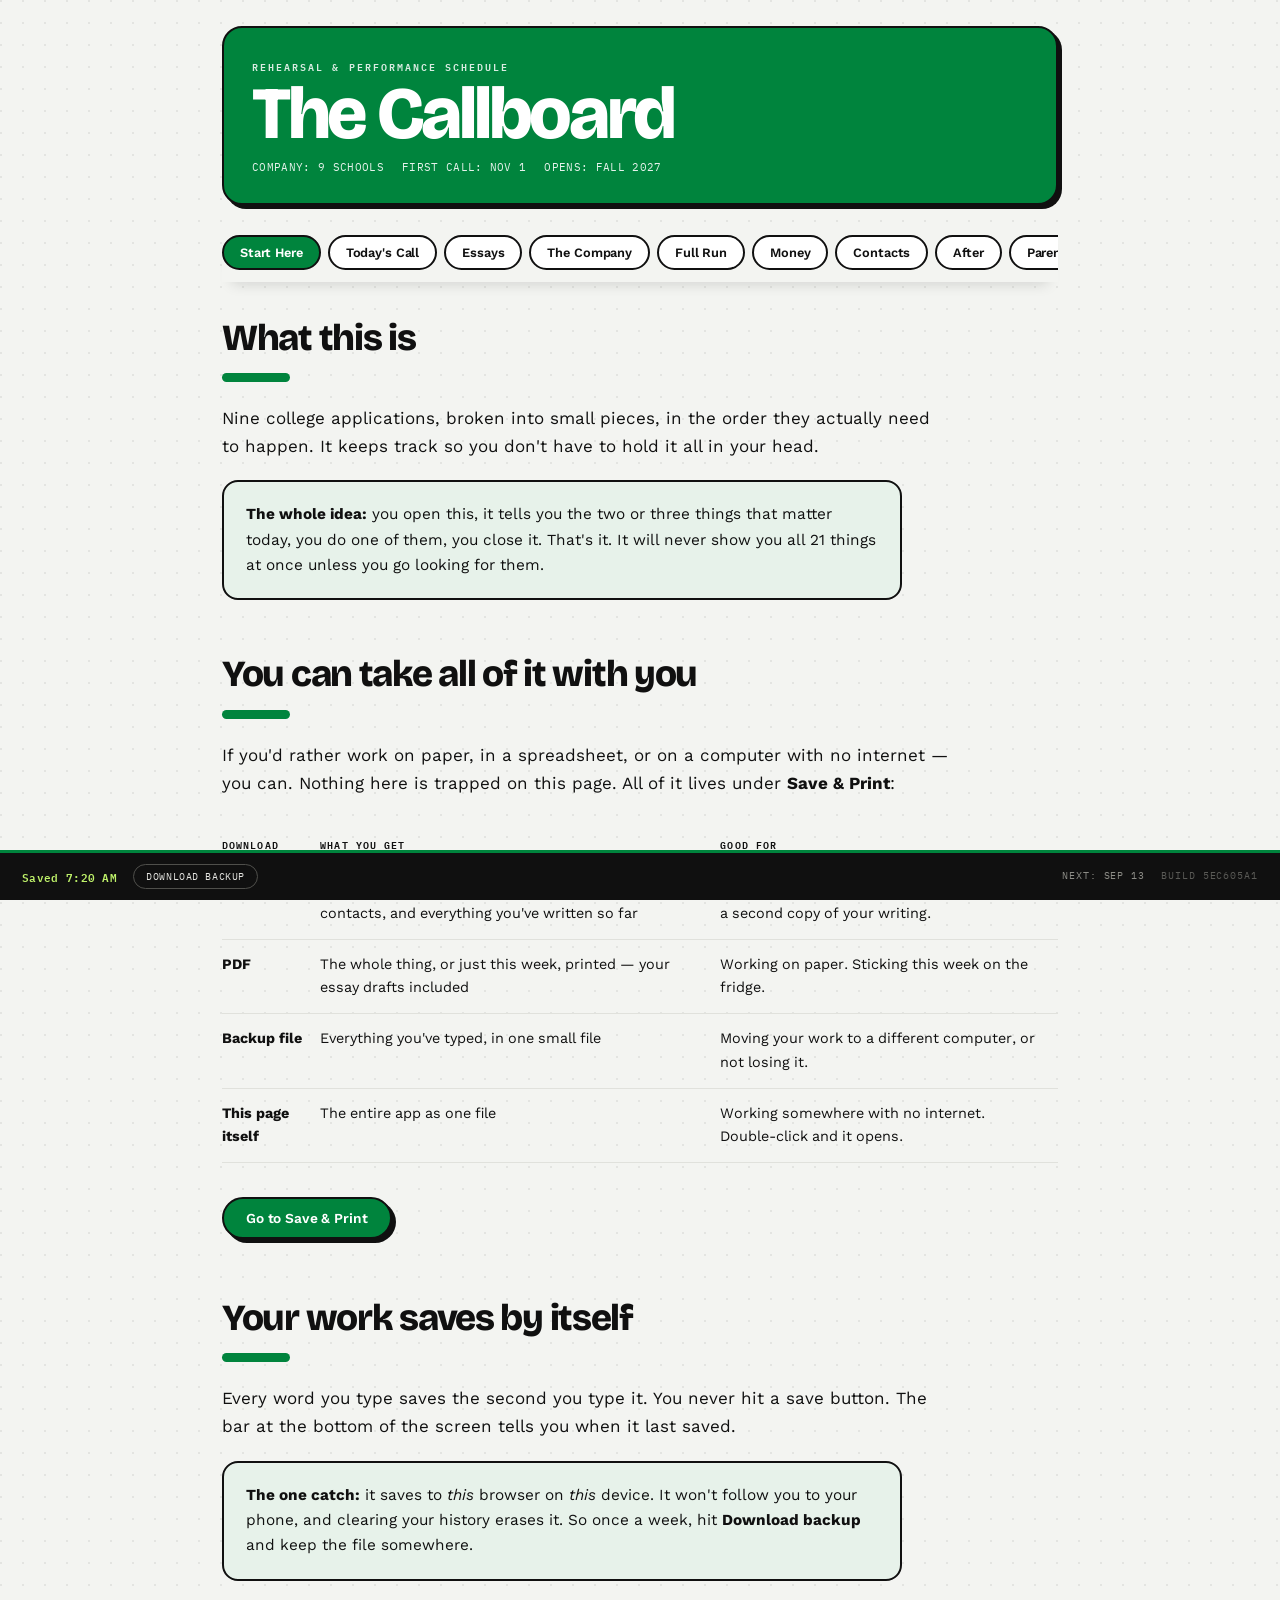
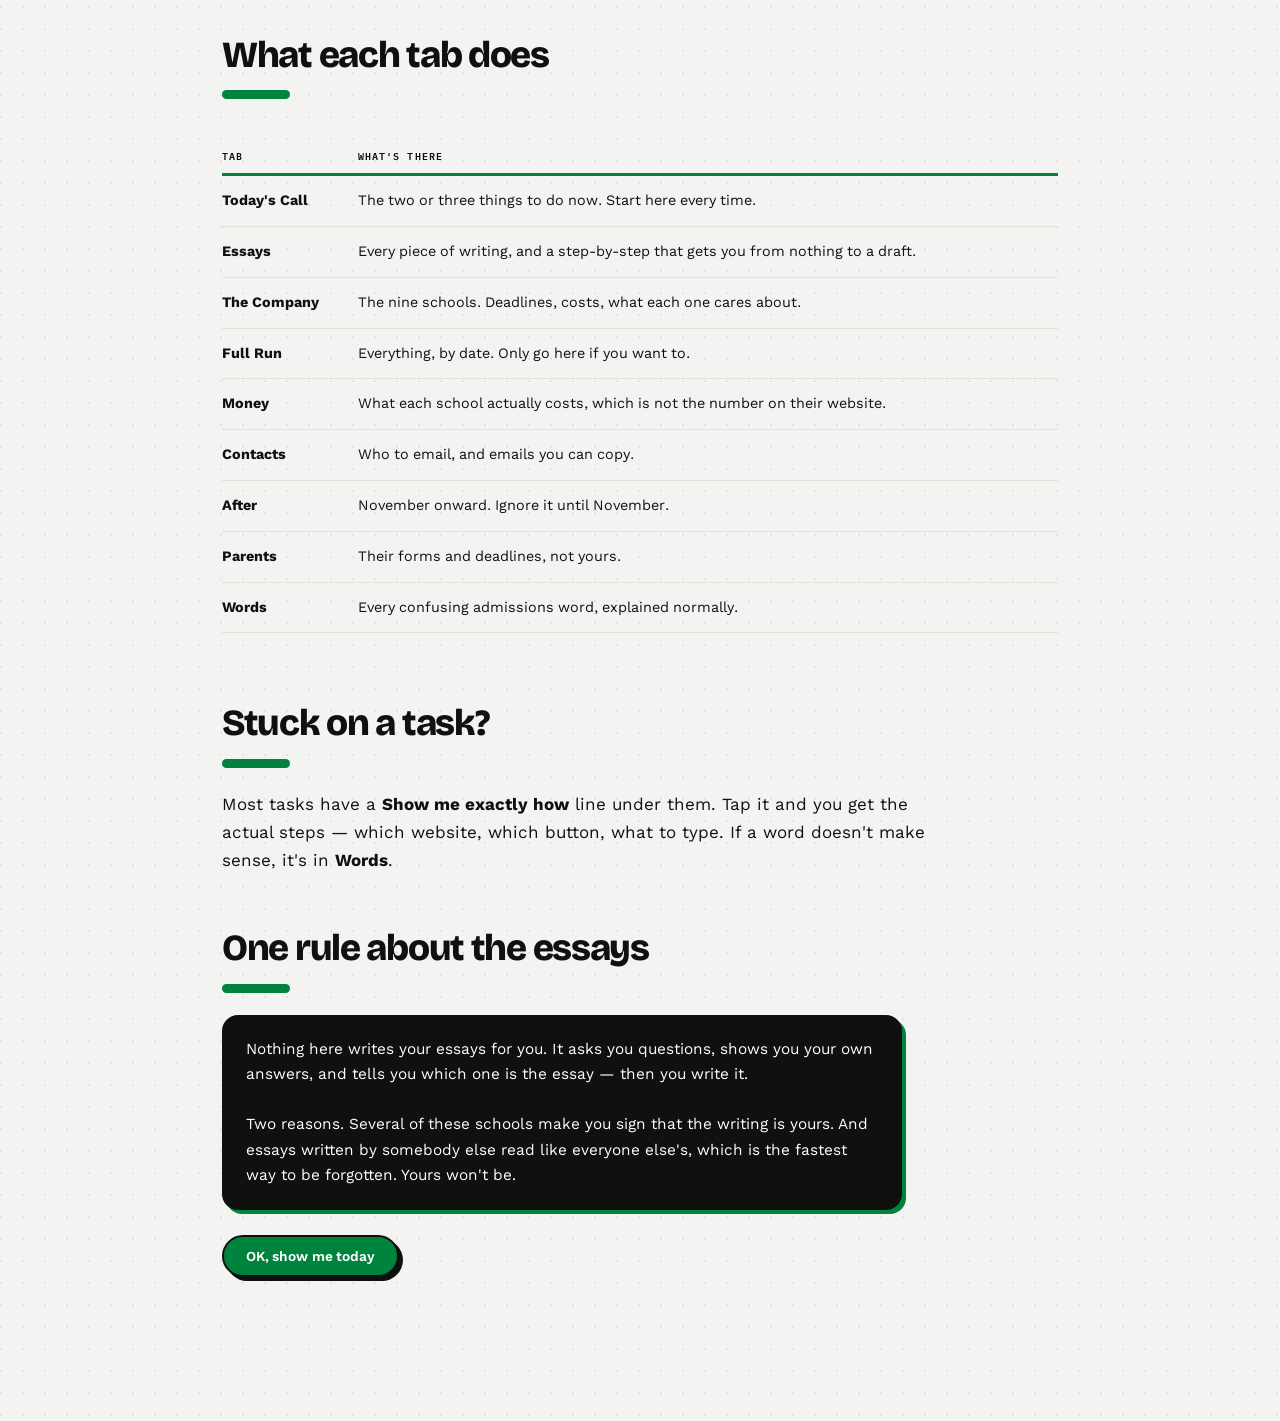
==== commit 58aec132: "Make the build reproducible, and have CI prove the page isn't stale The page that ships is committed" ====
--- a/index.html
+++ b/index.html
@@ -559,7 +559,7 @@
 <div class="saved"><b id="saveState">Saved to this device</b>
   <button id="quickSave">Download backup</button>
   <span class="tag" style="margin-left:auto" id="nextUp"></span>
-  <span class="tag" style="opacity:.6">BUILD Sep 13, 5:21 AM</span></div>
+  <span class="tag" style="opacity:.6">BUILD 5ec605a1</span></div>
 
 <script>
 /* Single source of truth. The screen, the Excel export and the PDF all read from here. */
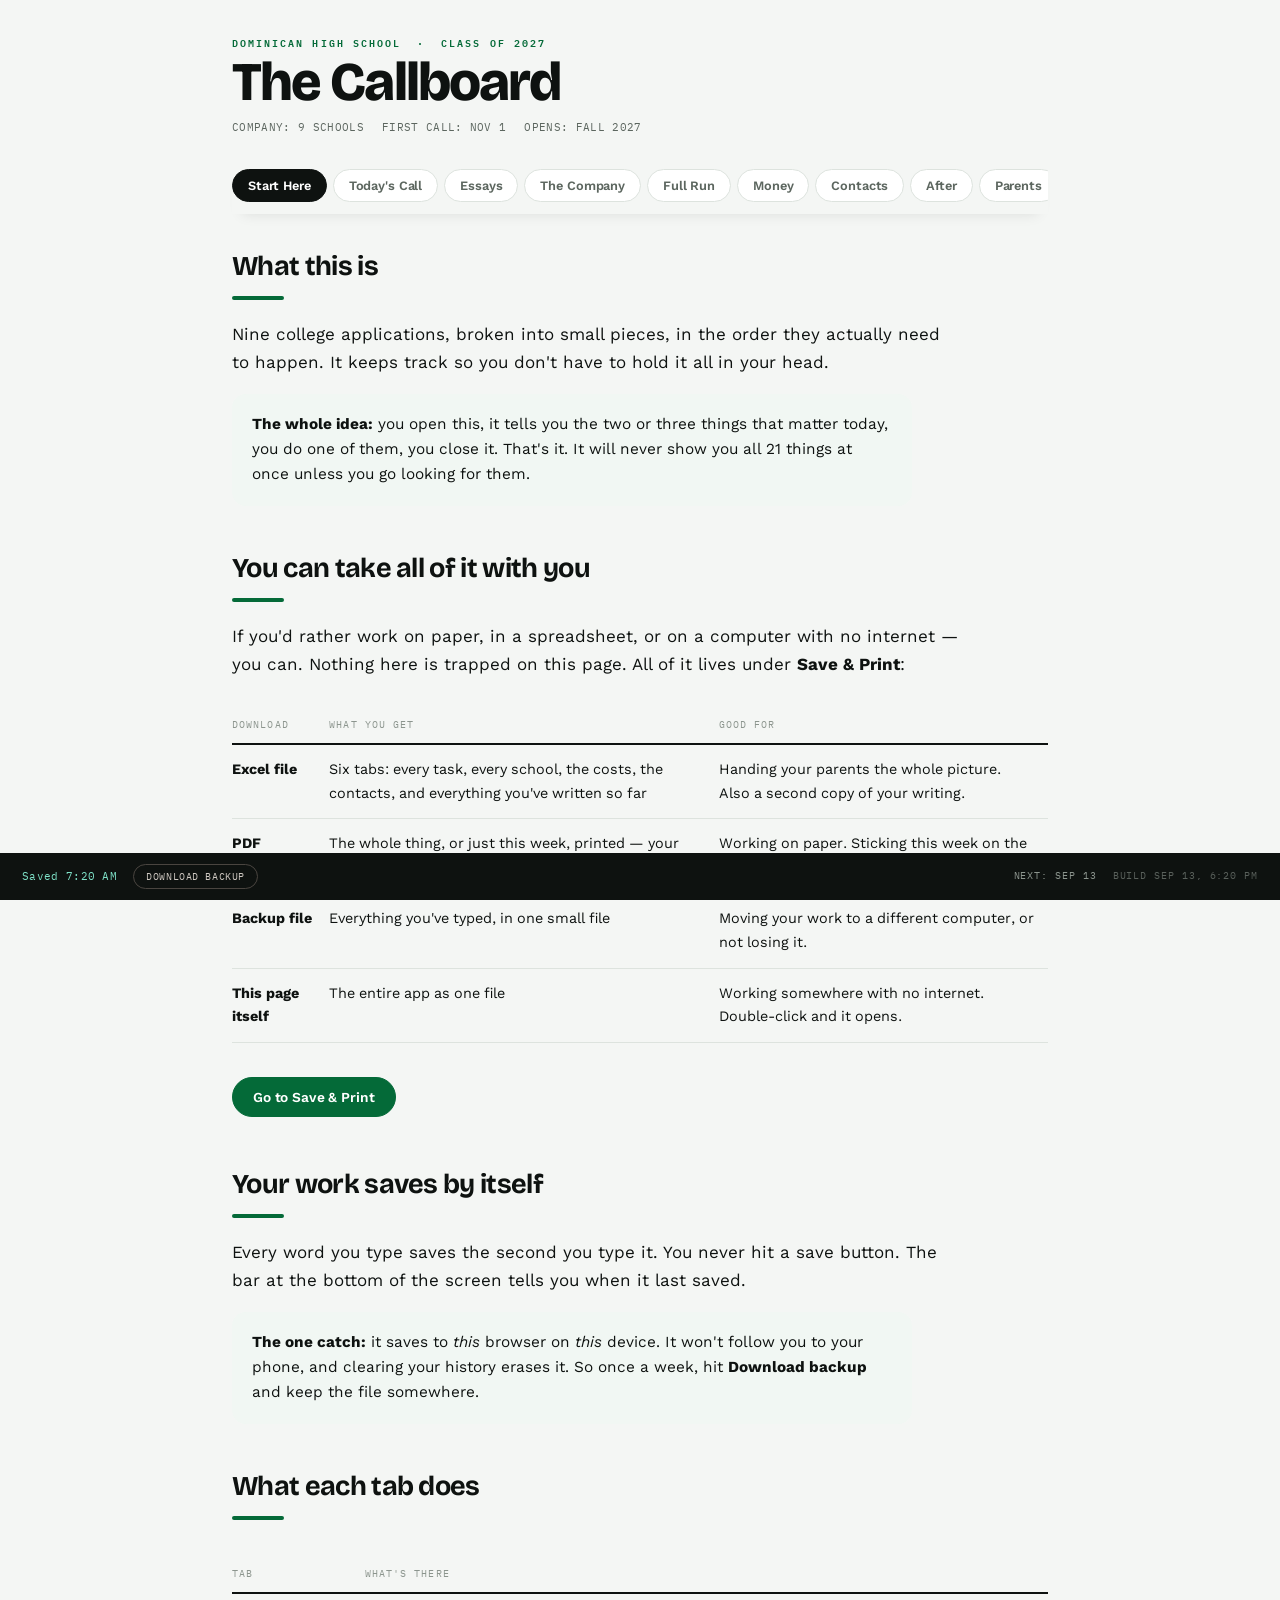
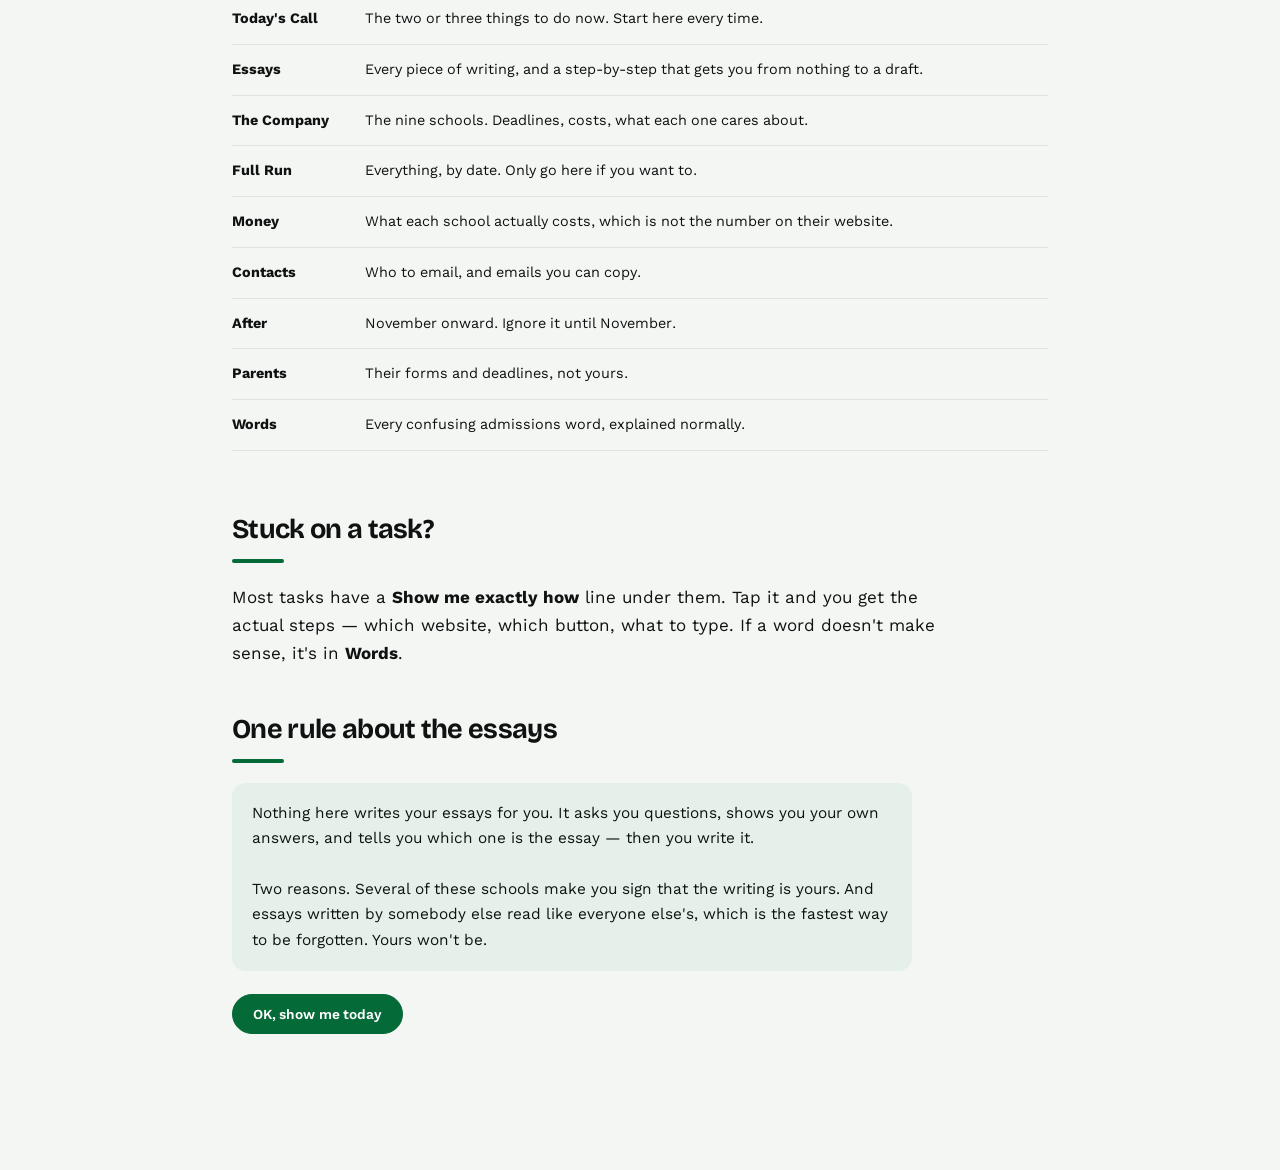
==== commit 2f68b085: "Rebrand in Dominican green, black and white Her school's three colors, each doing real work rather t" ====
--- a/index.html
+++ b/index.html
@@ -9,116 +9,103 @@
 <link rel="preconnect" href="https://fonts.gstatic.com" crossorigin>
 <link rel="stylesheet" href="https://fonts.googleapis.com/css2?family=Bricolage+Grotesque:opsz,wght@12..96,700;12..96,800&family=Work+Sans:ital,wght@0,400;0,500;0,600;1,400&family=IBM+Plex+Mono:wght@400;600&display=swap">
 <style>
-/* ── Dominican green, studio-wall energy ───────────────────────────────
-   Three colors and nothing else: Dominican green, black, white. The fun
-   comes from how hard they are used — oversized type, flat color blocks,
-   hard offset "sticker" shadows, a faint dot grid like workshop paper.
-   Green is the hero, black is the structure, white is the air.
-   Urgency lives in the date chip, never in the card fill — green for due
-   now, lime for coming up, plain for later — so a week of deadlines reads
-   as a scannable list instead of a wall. Black is spent sparingly, on the
-   one or two blocks that have to stop you. Light-first and committed;
-   every color painted explicitly so it holds on any host background.   */
+/* ── Dominican, in a design-studio frame ──────────────────────────────
+   Her school's three colors doing real work: green for every action and
+   anything finished, black for what is due now, white for the room to
+   breathe. Generous space on purpose — the whole point is that it never
+   feels like a wall of work. Light-first and committed; every color is
+   painted explicitly so the page holds on any host background.       */
 :root{
-  --paper:#FFFFFF; --wall:#F3F4F1; --card:#FFFFFF;
-  --ink:#101010; --dim:#585854; --faint:#8C8C86; --line:#E0E1DC;
-  --green:#00843D;        /* Dominican kelly — fills, bars, large type  */
-  --green-deep:#00502B;   /* small text on white, needs the extra depth */
-  --green-pale:#E7F2EA;   /* washes                                     */
-  --mark:#BFF26A;         /* marker-pen highlight, a brightened green   */
+  /* Dominican High School: green, black, white. Green carries every
+     action, black carries urgency, and the greys in between are tinted
+     green so the whole page reads as one family rather than a white page
+     with green stuck on it. UNVERIFIED exact hex - swap --green if the
+     school's brand guide says otherwise and everything follows. */
+  --paper:#FFFFFF; --wall:#F4F6F4; --card:#FFFFFF;
+  --ink:#0E1210; --dim:#5C665F; --faint:#8C958E; --line:#DDE3DE;
+  --green:#046A38; --green-deep:#024A27; --green-soft:#E4F0E9; --green-wash:#F1F7F3;
+  --gold:#C9A227; --gold-soft:#FBF4DF;
   --disp:"Bricolage Grotesque","Archivo",sans-serif;
   --body:"Work Sans",system-ui,-apple-system,sans-serif;
   --mono:"IBM Plex Mono",ui-monospace,Menlo,monospace;
-  --pop:4px 4px 0 var(--ink);      /* the sticker shadow */
-  --pop-green:4px 4px 0 var(--green);
 }
 *{box-sizing:border-box}
-body{margin:0;color:var(--ink);font-family:var(--body);
-  font-size:17px;line-height:1.65;-webkit-text-size-adjust:100%;
-  background-color:var(--wall);
-  background-image:radial-gradient(circle at 1px 1px, rgba(16,16,16,.07) 1px, transparent 0);
-  background-size:22px 22px}
-.sheet{max-width:880px;margin:0 auto;padding-inline:22px;padding-block:0 104px}
-
-/* ── masthead: one big green block, type as the graphic ── */
-.masthead{margin-block:26px 18px;padding:30px 28px 26px;background:var(--green);
-  color:#fff;border:2.5px solid var(--ink);border-radius:20px;box-shadow:var(--pop)}
+body{margin:0;background:var(--wall);color:var(--ink);font-family:var(--body);
+  font-size:17px;line-height:1.65;-webkit-text-size-adjust:100%}
+.sheet{max-width:860px;margin:0 auto;padding-inline:22px;padding-block:0 96px}
+
+/* ── masthead ── */
+.masthead{padding-block:34px 20px}
 .eyebrow{font-family:var(--mono);font-size:.64rem;letter-spacing:.2em;text-transform:uppercase;
-  color:#fff;font-weight:600;opacity:.85}
-h1{font-family:var(--disp);font-weight:800;font-size:clamp(2.6rem,11vw,4.6rem);
-  margin:.1em 0 .16em;letter-spacing:-.045em;line-height:.88;text-wrap:balance;color:#fff}
-.run{font-family:var(--mono);font-size:.68rem;color:#fff;opacity:.9;display:flex;flex-wrap:wrap;
+  color:var(--green);font-weight:600}
+h1{font-family:var(--disp);font-weight:800;font-size:clamp(2.2rem,8vw,3.4rem);
+  margin:.12em 0 .18em;letter-spacing:-.035em;line-height:.95;text-wrap:balance}
+.run{font-family:var(--mono);font-size:.68rem;color:var(--dim);display:flex;flex-wrap:wrap;
   gap:4px 18px;letter-spacing:.03em}
 
 /* ── tabs ── */
 nav{display:flex;overflow-x:auto;position:sticky;top:0;background:var(--wall);z-index:9;
-  scrollbar-width:none;gap:7px;padding-block:12px;margin-bottom:8px;
-  box-shadow:0 12px 14px -10px rgba(16,16,16,.14)}
+  scrollbar-width:none;gap:6px;padding-block:12px;margin-bottom:8px;
+  box-shadow:0 10px 14px -10px rgba(20,17,15,.10)}
 nav::-webkit-scrollbar{display:none}
-nav button{flex:0 0 auto;background:var(--paper);border:2px solid var(--ink);
-  font-family:var(--body);font-size:.8rem;font-weight:600;color:var(--ink);
-  padding:8px 16px;cursor:pointer;border-radius:100px;letter-spacing:-.01em}
-nav button:hover{background:var(--mark)}
-nav button[aria-selected="true"]{background:var(--green);border-color:var(--ink);color:#fff}
+nav button{flex:0 0 auto;background:var(--paper);border:1.5px solid var(--line);
+  font-family:var(--body);font-size:.8rem;font-weight:600;color:var(--dim);
+  padding:8px 15px;cursor:pointer;border-radius:100px;letter-spacing:-.01em}
+nav button:hover{border-color:var(--ink);color:var(--ink)}
+nav button[aria-selected="true"]{background:var(--ink);border-color:var(--ink);color:var(--paper)}
 :focus-visible{outline:3px solid var(--green);outline-offset:2px}
 
 section{padding-block:22px}
-h2{font-family:var(--disp);font-weight:800;font-size:clamp(1.6rem,5vw,2.3rem);
-  margin:56px 0 0;letter-spacing:-.035em;line-height:1.02;text-wrap:balance}
+h2{font-family:var(--disp);font-weight:700;font-size:clamp(1.35rem,3.6vw,1.7rem);
+  margin:48px 0 0;letter-spacing:-.025em;line-height:1.1;text-wrap:balance}
 h2:first-child{margin-top:8px}
-.rule{height:9px;width:68px;background:var(--green);margin:16px 0 22px;border-radius:100px}
+.rule{height:4px;width:52px;background:var(--green);margin:14px 0 20px;border-radius:2px}
 h3{font-family:var(--body);font-weight:600;font-size:1.06rem;margin:0;line-height:1.35;
   letter-spacing:-.012em}
 p{margin:.75em 0;max-width:66ch}
 
 /* ── task cards ── */
-.call{display:grid;grid-template-columns:84px 1fr;gap:0 18px;padding:20px;
-  background:var(--card);border:2px solid var(--ink);border-radius:16px;
-  margin-bottom:14px;align-items:start;box-shadow:var(--pop)}
-/* Urgency is carried by the date chip, not by flooding the card. Green =
-   due now, lime = coming up, plain = later. The cards stay white and airy. */
-.call.hot{border-width:2.5px;box-shadow:var(--pop-green)}
-.slot{font-family:var(--mono);font-size:.62rem;line-height:1.3;text-align:center;
-  padding:9px 6px 8px;border-radius:11px;background:var(--wall);
-  border:1.5px solid var(--line);color:var(--dim);
-  font-variant-numeric:tabular-nums;letter-spacing:.02em}
-.slot b{display:block;font-weight:600;font-size:1.12rem;color:var(--ink);letter-spacing:-.03em;
-  margin-bottom:1px}
-.call.hot .slot{background:var(--green);border-color:var(--green);color:rgba(255,255,255,.78)}
-.call.hot .slot b{color:#fff}
-.call.soon .slot{background:var(--mark);border-color:var(--ink);color:#3A5416}
+.call{display:grid;grid-template-columns:74px 1fr;gap:0 18px;padding:20px;
+  background:var(--card);border:1.5px solid var(--line);border-radius:14px;
+  margin-bottom:12px;align-items:start;
+  box-shadow:0 1px 0 rgba(20,17,15,.03)}
+.call.hot{border-color:var(--ink);box-shadow:0 3px 0 var(--line)}
+.call.soon{border-color:var(--gold);box-shadow:0 3px 0 var(--gold-soft)}
+.slot{font-family:var(--mono);font-size:.66rem;line-height:1.45;text-align:right;padding-top:3px;
+  color:var(--faint);font-variant-numeric:tabular-nums;letter-spacing:.02em}
+.slot b{display:block;font-weight:600;font-size:.76rem;color:var(--ink)}
+.call.hot .slot b{color:var(--ink)}
 .tick{display:flex;gap:14px;align-items:flex-start;cursor:pointer}
-.tick input{appearance:none;width:26px;height:26px;flex:0 0 auto;margin:0;
-  border:2.5px solid var(--ink);border-radius:8px;background:var(--paper);
+.tick input{appearance:none;width:24px;height:24px;flex:0 0 auto;margin:0;
+  border:2px solid var(--ink);border-radius:7px;background:var(--paper);
   cursor:pointer;position:relative}
-.tick input:hover{background:var(--mark)}
-.tick input:checked{background:var(--green);border-color:var(--green)}
-.tick input:checked::after{content:"";position:absolute;left:8px;top:3px;width:6px;height:12px;
+.tick input:hover{background:var(--gold-soft)}
+.tick input:checked{background:var(--green-deep);border-color:var(--green-deep)}
+.tick input:checked::after{content:"";position:absolute;left:8px;top:3px;width:5px;height:11px;
   border:solid #fff;border-width:0 3px 3px 0;transform:rotate(42deg)}
-.call.off{opacity:.4;box-shadow:none;border-color:var(--line)}
+.call.off{opacity:.42;border-color:var(--line);box-shadow:none}
 .call.off h3{text-decoration:line-through} .call.off .why{display:none}
 .why{font-size:.94rem;color:var(--dim);margin-top:8px;max-width:60ch}
 .who{display:inline-block;font-family:var(--mono);font-size:.6rem;letter-spacing:.1em;
-  text-transform:uppercase;color:var(--green-deep);background:var(--green-pale);
-  padding:4px 10px;border-radius:100px;margin-top:12px;font-weight:600}
+  text-transform:uppercase;color:var(--green-deep);background:var(--green-wash);
+  padding:3px 9px;border-radius:100px;margin-top:11px}
 
 /* ── the week off, as a sticky note ── */
-.dark-strip{margin:28px 0;padding:24px 26px;background:var(--mark);border-radius:16px;
-  border:2.5px solid var(--ink);transform:rotate(-1deg);box-shadow:var(--pop)}
-.dark-strip .lbl{font-family:var(--disp);font-size:2rem;letter-spacing:-.035em;
-  font-weight:800;color:var(--ink);line-height:1}
-.dark-strip .sub{font-family:var(--mono);font-size:.68rem;color:#2F4A12;margin-top:8px;
+.dark-strip{margin:24px 0;padding:22px 24px;background:var(--ink);border-radius:14px;
+  transform:rotate(-.5deg);box-shadow:0 4px 0 rgba(20,17,15,.08)}
+.dark-strip .lbl{font-family:var(--disp);font-size:1.7rem;letter-spacing:-.02em;
+  font-weight:800;color:var(--gold);line-height:1}
+.dark-strip .sub{font-family:var(--mono);font-size:.68rem;color:#B9C4BC;margin-top:7px;
   letter-spacing:.03em}
 
 /* ── callouts ── */
-.note,.flag,.material{padding:20px 22px;margin:20px 0;font-size:.96rem;border-radius:16px;
-  max-width:68ch;border:2px solid var(--ink)}
-.note{background:var(--green-pale);color:var(--ink)}
-.flag{background:var(--ink);color:#fff;box-shadow:var(--pop-green)}
-.flag strong{color:var(--mark)}
-.material{background:var(--paper);border-style:dashed;transform:rotate(.4deg)}
+.note,.flag,.material{padding:18px 20px;margin:18px 0;font-size:.96rem;border-radius:14px;
+  max-width:68ch}
+.note{background:var(--green-wash);color:var(--ink)}
+.flag{background:var(--green-soft);color:var(--ink)}
+.material{background:var(--gold-soft)}
 .material h4{font-family:var(--mono);font-size:.62rem;letter-spacing:.14em;text-transform:uppercase;
-  margin:0 0 10px;color:var(--green-deep);font-weight:600}
+  margin:0 0 10px;color:var(--green-deep)}
 .material dt{font-weight:600;margin-top:12px;font-size:.88rem;color:var(--dim)}
 .material dd{margin:3px 0 0;color:var(--ink);white-space:pre-wrap}
 .tally{font-family:var(--mono);font-size:.7rem;color:var(--faint);margin-top:26px;
@@ -126,163 +113,139 @@
 
 /* ── essay cards ── */
 .pick{display:block;width:100%;text-align:left;background:var(--card);
-  border:2px solid var(--ink);padding:22px;margin-bottom:14px;cursor:pointer;
-  font-family:inherit;color:var(--ink);border-radius:16px;box-shadow:var(--pop)}
-.pick:hover{box-shadow:var(--pop-green);transform:translate(-1px,-1px)}
-.pick .t{font-family:var(--disp);font-size:1.3rem;font-weight:800;letter-spacing:-.03em}
+  border:1.5px solid var(--line);padding:20px;margin-bottom:12px;cursor:pointer;
+  font-family:inherit;color:var(--ink);border-radius:14px}
+.pick:hover{border-color:var(--green);box-shadow:0 3px 0 var(--green-soft)}
+.pick .t{font-family:var(--disp);font-size:1.22rem;font-weight:700;letter-spacing:-.022em}
 .pick .s{font-family:var(--mono);font-size:.63rem;letter-spacing:.06em;text-transform:uppercase;
   color:var(--faint);margin-top:5px}
-.pick .bar{height:10px;background:var(--wall);margin-top:15px;border-radius:100px;overflow:hidden;
-  border:1.5px solid var(--ink)}
-.pick .bar i{display:block;height:100%;background:var(--green)}
-.pick .pct{font-family:var(--mono);font-size:.63rem;color:var(--green-deep);margin-top:7px;
-  font-weight:600}
+.pick .bar{height:7px;background:var(--wall);margin-top:14px;border-radius:100px;overflow:hidden}
+.pick .bar i{display:block;height:100%;background:var(--green-deep);border-radius:100px}
+.pick .pct{font-family:var(--mono);font-size:.63rem;color:var(--dim);margin-top:7px}
 
 /* ── the four steps ── */
-.steps{display:flex;gap:7px;margin:24px 0;flex-wrap:wrap}
+.steps{display:flex;gap:6px;margin:22px 0;flex-wrap:wrap}
 .steps button{flex:1 1 0;min-width:86px;background:var(--paper);
-  border:2px solid var(--ink);font-family:var(--body);font-size:.82rem;font-weight:600;
-  color:var(--ink);padding:12px 8px;cursor:pointer;border-radius:12px;letter-spacing:-.01em}
-.steps button:hover{background:var(--mark)}
-.steps button[aria-selected="true"]{background:var(--green);border-color:var(--ink);color:#fff}
-.steps button .n{display:block;font-family:var(--mono);font-size:.56rem;opacity:.72;
+  border:1.5px solid var(--line);font-family:var(--body);font-size:.82rem;font-weight:600;
+  color:var(--dim);padding:11px 8px;cursor:pointer;border-radius:12px;letter-spacing:-.01em}
+.steps button:hover{border-color:var(--ink);color:var(--ink)}
+.steps button[aria-selected="true"]{background:var(--ink);border-color:var(--ink);color:var(--paper)}
+.steps button .n{display:block;font-family:var(--mono);font-size:.56rem;opacity:.7;
   font-weight:400;margin-top:3px;letter-spacing:.04em}
-.qcard{background:var(--card);border:2.5px solid var(--ink);padding:28px;border-radius:18px;
-  box-shadow:var(--pop-green)}
+.qcard{background:var(--card);border:1.5px solid var(--line);padding:26px;border-radius:14px}
 .qnum{font-family:var(--mono);font-size:.63rem;letter-spacing:.14em;text-transform:uppercase;
-  color:var(--green-deep);font-weight:600;margin-bottom:12px}
-.qtext{font-family:var(--disp);font-size:1.6rem;font-weight:800;line-height:1.14;
-  margin:0 0 12px;letter-spacing:-.035em;text-wrap:balance}
+  color:var(--green);font-weight:600;margin-bottom:11px}
+.qtext{font-family:var(--disp);font-size:1.4rem;font-weight:700;line-height:1.22;
+  margin:0 0 10px;letter-spacing:-.025em;text-wrap:balance}
 .qhint{font-size:.94rem;color:var(--dim);margin:0 0 6px;max-width:60ch}
-.qnav{display:flex;gap:10px;align-items:center;margin-top:20px;flex-wrap:wrap}
-.dots{display:flex;gap:7px;margin-left:auto}
-.dots i{width:11px;height:11px;border-radius:50%;background:var(--paper);display:block;
-  border:2px solid var(--line)}
-.dots i.on{background:var(--ink);border-color:var(--ink)}
-.dots i.filled{background:var(--green);border-color:var(--green)}
+.qnav{display:flex;gap:10px;align-items:center;margin-top:18px;flex-wrap:wrap}
+.dots{display:flex;gap:6px;margin-left:auto}
+.dots i{width:9px;height:9px;border-radius:50%;background:var(--line);display:block}
+.dots i.on{background:var(--green)} .dots i.filled{background:var(--green-deep)}
 
 textarea{width:100%;font-family:var(--body);font-size:1rem;padding:16px;
-  border:2px solid var(--ink);background:var(--paper);color:var(--ink);resize:vertical;
+  border:1.5px solid var(--line);background:var(--paper);color:var(--ink);resize:vertical;
   line-height:1.65;min-height:104px;border-radius:12px}
-textarea:focus-visible{outline:3px solid var(--green);outline-offset:1px}
+textarea:focus-visible{outline:3px solid var(--green);outline-offset:1px;border-color:var(--green)}
 textarea::placeholder{color:var(--faint)}
 .count{font-family:var(--mono);font-size:.66rem;color:var(--faint);text-align:right;
   margin-top:7px;font-variant-numeric:tabular-nums}
-.count.over{color:#fff;background:var(--ink);font-weight:600;display:inline-block;
-  float:right;padding:2px 9px;border-radius:100px}
-.promptbox{background:var(--paper);border:2.5px solid var(--ink);padding:22px;margin:18px 0;
-  font-size:1rem;border-radius:16px;max-width:68ch;box-shadow:var(--pop)}
+.count.over{color:var(--green);font-weight:600}
+.promptbox{background:var(--card);border:1.5px solid var(--ink);padding:20px;margin:16px 0;
+  font-size:1rem;border-radius:14px;max-width:68ch}
 .promptbox cite{font-style:normal;display:block;font-family:var(--mono);font-size:.62rem;
   letter-spacing:.1em;text-transform:uppercase;color:var(--faint);margin-top:12px}
 ol.shape{padding-left:22px;font-size:.96rem;max-width:62ch} ol.shape li{margin:.65em 0}
 
-details{border-bottom:2px solid var(--line);padding:16px 0}
+details{border-bottom:1.5px solid var(--line);padding:16px 0}
 summary{cursor:pointer;font-weight:600;font-size:1rem;list-style:none;display:flex;
-  gap:12px;align-items:baseline;color:var(--ink);letter-spacing:-.012em}
+  gap:11px;align-items:baseline;color:var(--ink);letter-spacing:-.012em}
 summary::-webkit-details-marker{display:none}
 summary::before{content:"+";font-family:var(--mono);color:var(--green);font-weight:600;
-  font-size:1.25rem;line-height:1}
+  font-size:1.1rem;line-height:1}
 details[open] summary::before{content:"\2212"}
-.inner{padding:14px 0 4px 26px;font-size:.96rem;max-width:64ch}
+.inner{padding:14px 0 4px 24px;font-size:.96rem;max-width:64ch}
 .inner ul{padding-left:20px;margin:.6em 0} .inner li{margin:.4em 0}
 
 /* ── step-by-step ── */
-details.how{border:0;border-top:2px dashed var(--line);margin-top:18px;padding:16px 0 0}
-details.how summary{font-family:var(--body);font-size:.84rem;font-weight:600;
-  color:var(--green-deep)}
-details.how summary::before{content:"\2192";font-size:1rem;color:var(--green)}
+details.how{border:0;border-top:1.5px dashed var(--line);margin-top:16px;padding:14px 0 0}
+details.how summary{font-family:var(--body);font-size:.84rem;font-weight:600;color:var(--green)}
+details.how summary::before{content:"\2192";font-size:.95rem}
 details.how[open] summary::before{content:"\2193"}
 details.how ol{margin:16px 0 4px;padding-left:0;list-style:none;counter-reset:s;max-width:62ch}
-details.how li{margin:0 0 15px;line-height:1.6;font-size:.96rem;counter-increment:s;
-  position:relative;padding-left:44px}
-details.how li::before{content:counter(s);position:absolute;left:0;top:0;
-  width:30px;height:30px;border-radius:50%;background:var(--green);color:#fff;
-  font-family:var(--mono);font-size:.8rem;font-weight:600;display:flex;
+details.how li{margin:0 0 14px;line-height:1.6;font-size:.96rem;counter-increment:s;
+  position:relative;padding-left:40px}
+details.how li::before{content:counter(s);position:absolute;left:0;top:1px;
+  width:26px;height:26px;border-radius:50%;background:var(--green);color:#fff;
+  font-family:var(--mono);font-size:.74rem;font-weight:600;display:flex;
   align-items:center;justify-content:center}
-details.how b{font-weight:600;background:var(--mark);padding:1px 6px;border-radius:4px}
-
-.btn{font-family:var(--body);font-size:.86rem;font-weight:600;padding:11px 22px;
-  border:2px solid var(--ink);background:var(--paper);color:var(--ink);cursor:pointer;
+details.how b{font-weight:600;background:var(--gold-soft);padding:1px 5px;border-radius:4px}
+
+.btn{font-family:var(--body);font-size:.86rem;font-weight:600;padding:11px 20px;
+  border:1.5px solid var(--ink);background:var(--paper);color:var(--ink);cursor:pointer;
   margin:5px 8px 5px 0;display:inline-block;text-decoration:none;border-radius:100px;
   letter-spacing:-.01em}
-.btn:hover{background:var(--mark)}
-.btn.go{background:var(--green);border-color:var(--ink);color:#fff;box-shadow:var(--pop)}
-.btn.go:hover{background:var(--ink);color:#fff}
-.btn[disabled]{opacity:.3;cursor:not-allowed;box-shadow:none}
+.btn:hover{background:var(--ink);color:var(--paper)}
+.btn.go{background:var(--green);border-color:var(--green);color:#fff}
+.btn.go:hover{background:var(--ink);border-color:var(--ink)}
+.btn[disabled]{opacity:.3;cursor:not-allowed}
 .tag{font-family:var(--mono);font-size:.64rem;letter-spacing:.09em;text-transform:uppercase;
   color:var(--faint)}
 .unv{font-family:var(--mono);font-size:.6rem;letter-spacing:.08em;text-transform:uppercase;
-  color:var(--ink);background:var(--mark);padding:3px 8px;border-radius:100px;font-weight:600}
-.chips{display:flex;flex-wrap:wrap;gap:8px;margin-bottom:22px}
-.chips button{font-family:var(--body);font-size:.78rem;font-weight:600;padding:6px 15px;
-  border:2px solid var(--ink);background:var(--paper);color:var(--ink);cursor:pointer;
+  color:#7A6410;background:var(--gold-soft);padding:2px 7px;border-radius:100px}
+.chips{display:flex;flex-wrap:wrap;gap:7px;margin-bottom:20px}
+.chips button{font-family:var(--body);font-size:.78rem;font-weight:500;padding:6px 14px;
+  border:1.5px solid var(--line);background:var(--paper);color:var(--dim);cursor:pointer;
   border-radius:100px}
-.chips button:hover{background:var(--mark)}
-.chips button[aria-pressed="true"]{background:var(--green);color:#fff;border-color:var(--ink)}
+.chips button[aria-pressed="true"]{background:var(--green-deep);color:#fff;border-color:var(--green-deep)}
 .day{font-family:var(--mono);font-size:.66rem;letter-spacing:.14em;text-transform:uppercase;
-  color:#fff;background:var(--ink);font-weight:600;margin:34px 0 12px;
-  font-variant-numeric:tabular-nums;display:inline-block;padding:5px 12px;border-radius:100px}
+  color:var(--green);font-weight:600;margin:30px 0 10px;font-variant-numeric:tabular-nums}
 
 .scroll{overflow-x:auto}
 table{width:100%;border-collapse:collapse;font-size:.9rem;margin:16px 0;min-width:440px}
 th{font-family:var(--mono);font-size:.62rem;letter-spacing:.11em;text-transform:uppercase;
-  color:var(--ink);font-weight:600;text-align:left;padding:10px 14px 10px 0;
-  border-bottom:3px solid var(--green)}
+  color:var(--faint);font-weight:400;text-align:left;padding:10px 14px 10px 0;
+  border-bottom:2px solid var(--ink)}
 td{padding:13px 14px 13px 0;border-bottom:1px solid var(--line);vertical-align:top;
   font-variant-numeric:tabular-nums}
 td:first-child{font-weight:600}
 
 #glossary{margin:0}
-.term{padding:20px 0;border-bottom:2px solid var(--line)}
-.term dt{font-family:var(--disp);font-size:1.15rem;font-weight:800;letter-spacing:-.03em}
+.term{padding:18px 0;border-bottom:1.5px solid var(--line)}
+.term dt{font-family:var(--disp);font-size:1.08rem;font-weight:700;letter-spacing:-.02em}
 .term dd{margin:6px 0 0;font-size:.96rem;color:var(--dim);max-width:62ch}
 
-.saved{position:fixed;bottom:0;left:0;right:0;background:var(--ink);color:#E6E6E2;
+.saved{position:fixed;bottom:0;left:0;right:0;background:var(--ink);color:#CFC9C2;
   font-family:var(--mono);font-size:.66rem;padding:11px 22px;display:flex;gap:16px;
-  flex-wrap:wrap;align-items:center;z-index:20;letter-spacing:.03em;
-  border-top:3px solid var(--green)}
-.saved b{color:#E6E6E2;font-weight:400}
-.saved .ok{color:var(--mark);font-weight:600}
+  flex-wrap:wrap;align-items:center;z-index:20;letter-spacing:.03em}
+.saved b{color:#CFC9C2;font-weight:400}
+.saved .ok{color:#7FE3C9}
 .saved button{font-family:var(--mono);font-size:.62rem;letter-spacing:.06em;
-  text-transform:uppercase;background:none;border:1.5px solid #4F4F4B;color:#E6E6E2;
+  text-transform:uppercase;background:none;border:1px solid #4A4540;color:#CFC9C2;
   padding:5px 12px;cursor:pointer;border-radius:100px}
-.saved button:hover{background:var(--mark);color:var(--ink);border-color:var(--mark)}
+.saved button:hover{background:var(--paper);color:var(--ink);border-color:var(--paper)}
 .printed{display:none;white-space:pre-wrap}
 
-/* On a phone the date column starves the text into a three-word ribbon,
-   so the chip goes horizontal above the task and the words get the width. */
-@media (max-width:560px){
-  .call{grid-template-columns:1fr;gap:13px 0;padding:18px}
-  .slot{justify-self:start;padding:5px 12px;text-align:left;border-radius:100px}
-  .slot b{display:inline;font-size:.92rem;margin:0 7px 0 0}
-}
 @media (max-width:430px){
-  body{background-size:18px 18px;font-size:16px}
-  .masthead{padding:24px 20px 22px;border-radius:16px}
-  .qtext{font-size:1.3rem} .qcard{padding:20px}
+  .call{grid-template-columns:58px 1fr;gap:0 12px;padding:16px}
+  body{font-size:16px} .qtext{font-size:1.2rem}
   .steps button{min-width:0;flex:1 1 44%;font-size:.76rem}
 }
 @media (prefers-reduced-motion:reduce){*{transition:none!important;animation:none!important}}
 
 @media print{
   nav,.steps,.saved,.btn,.chips,.qnav,.dots{display:none!important}
-  body,.sheet{background:#fff!important;background-image:none!important;
-    font-size:10.5pt;max-width:100%;padding:0}
+  body,.sheet{background:#fff!important;font-size:10.5pt;max-width:100%;padding:0}
   section[hidden]{display:block!important}
   section{page-break-before:always;padding-block:12pt}
   section:first-of-type{page-break-before:avoid}
   textarea{display:none} .printed{display:block;border:1px solid #bbb;padding:8pt;font-size:10pt}
-  .masthead{background:#fff!important;color:#000!important;border:2px solid #000!important}
-  .masthead h1,.masthead .eyebrow,.masthead .run{color:#000!important;opacity:1}
   .call,.note,.flag,.material,.promptbox,.qcard,.pick,.term,details{
     box-shadow:none!important;transform:none!important;page-break-inside:avoid;
     border:1px solid #bbb!important}
-  .call.hot,.flag{background:#fff!important;color:#000!important;border:2px solid #000!important}
-  .call.hot .why,.call.hot .slot,.call.hot .slot b{color:#000!important}
   .dark-strip{background:#fff!important;border:2px solid #000!important}
-  .day{background:#fff!important;color:#000!important;padding:0}
   details .inner{display:block!important}
-  details.how li::before{background:#eee!important;color:#000!important}
+  details.how li::before{background:#eee!important}
   a[href^="http"]::after{content:" (" attr(href) ")";font-size:8pt;color:#555}
 }
 
@@ -292,7 +255,7 @@
 <div class="sheet">
 
 <header class="masthead">
-  <div class="eyebrow">Rehearsal &amp; Performance Schedule</div>
+  <div class="eyebrow">Dominican High School &nbsp;·&nbsp; Class of 2027</div>
   <h1>The Callboard</h1>
   <div class="run"><span>COMPANY: 9 SCHOOLS</span><span>FIRST CALL: NOV 1</span><span>OPENS: FALL 2027</span></div>
 </header>
@@ -559,7 +522,7 @@
 <div class="saved"><b id="saveState">Saved to this device</b>
   <button id="quickSave">Download backup</button>
   <span class="tag" style="margin-left:auto" id="nextUp"></span>
-  <span class="tag" style="opacity:.6">BUILD 5ec605a1</span></div>
+  <span class="tag" style="opacity:.6">BUILD Sep 13, 6:20 PM</span></div>
 
 <script>
 /* Single source of truth. The screen, the Excel export and the PDF all read from here. */
@@ -718,7 +681,6 @@
     'Jazz Studies requires a prescreen from everyone, then a live audition — register by Jan 15.',
     'Music decisions not released until March–April.']},
   {n:'College of the Holy Cross', plan:'Early Decision II', due:'Jan 15', url:'https://www.holycross.edu/admissions-aid/how-to-apply', b:[
-    'Worcester, Massachusetts — about 45 miles west of Boston, roughly an hour by car or commuter rail. Not Holy Cross College in Notre Dame, Indiana, which is a different school.',
     'ED II is binding. Admitted means you go.',
     'Interviews highly recommended and actually used. Request in October, interview by Dec 5.',
     'Meets 100% of need. Full tuition grant at $100K or less.',
